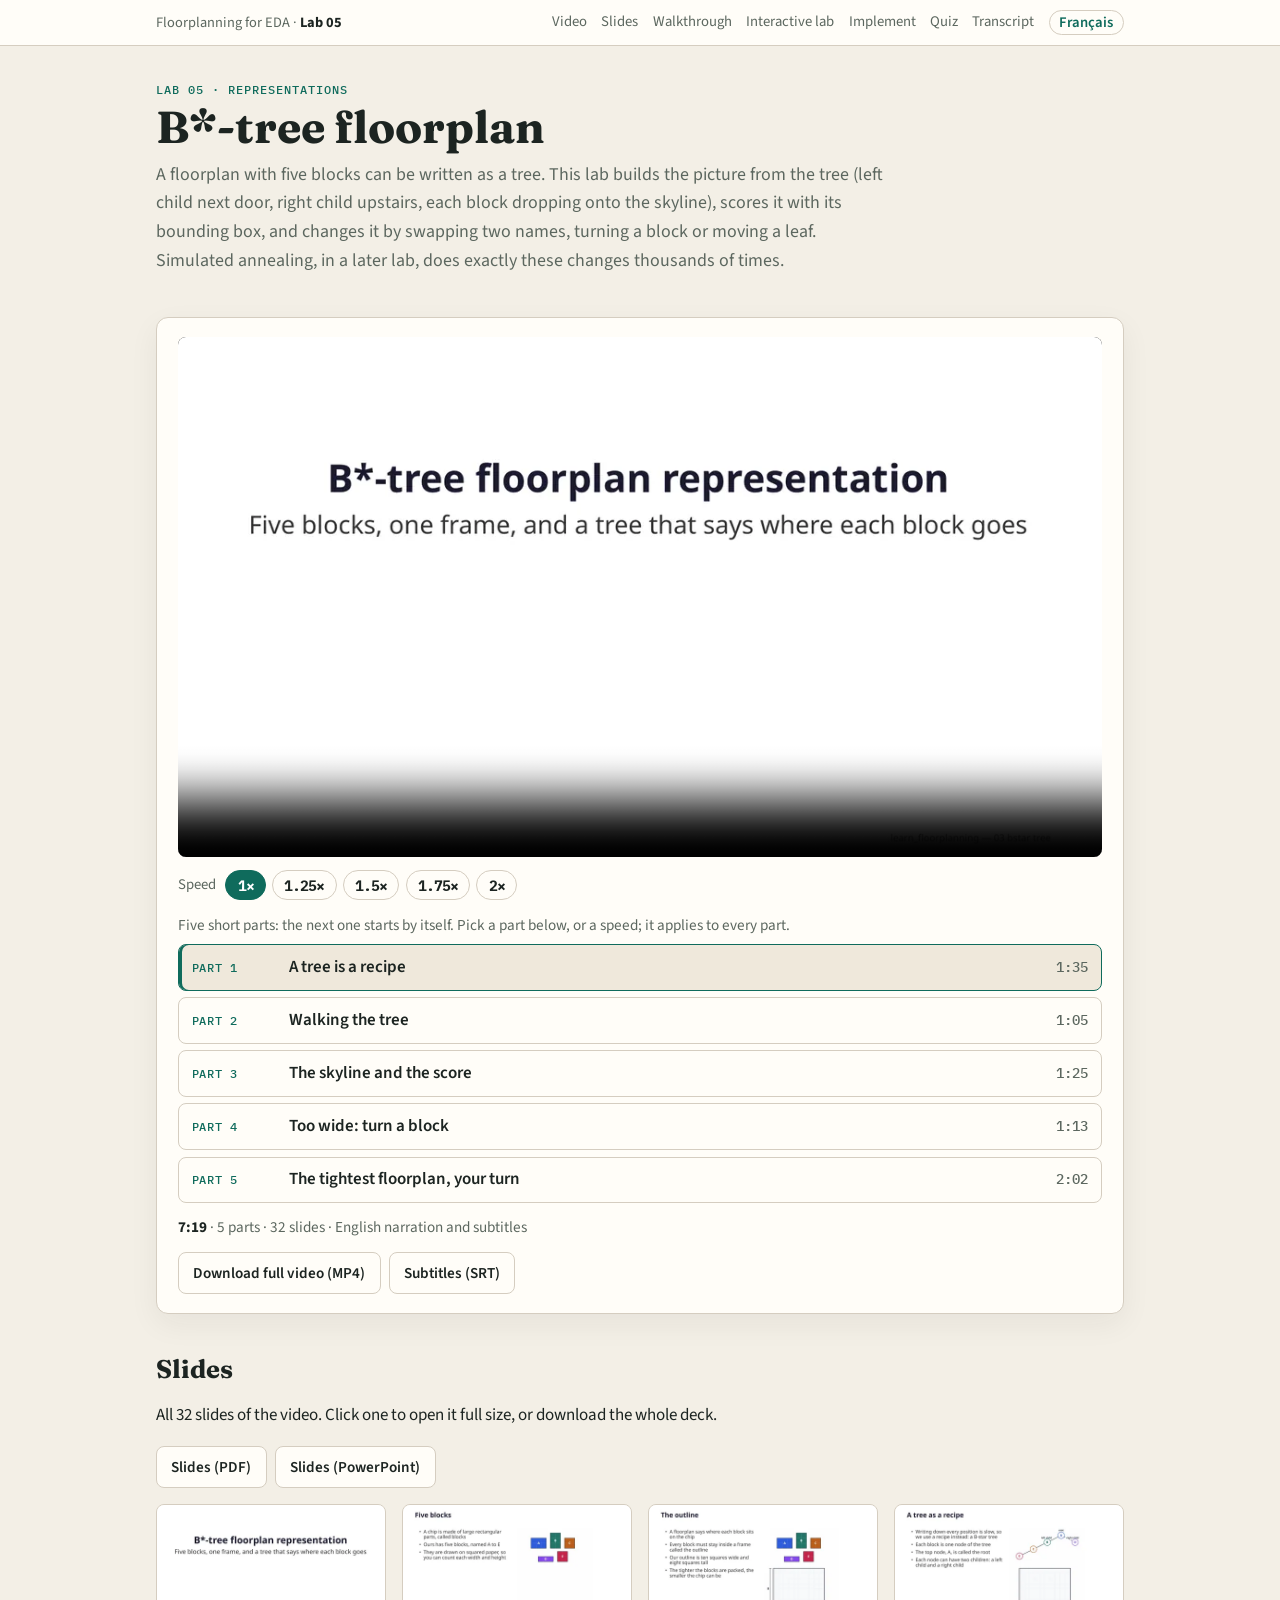
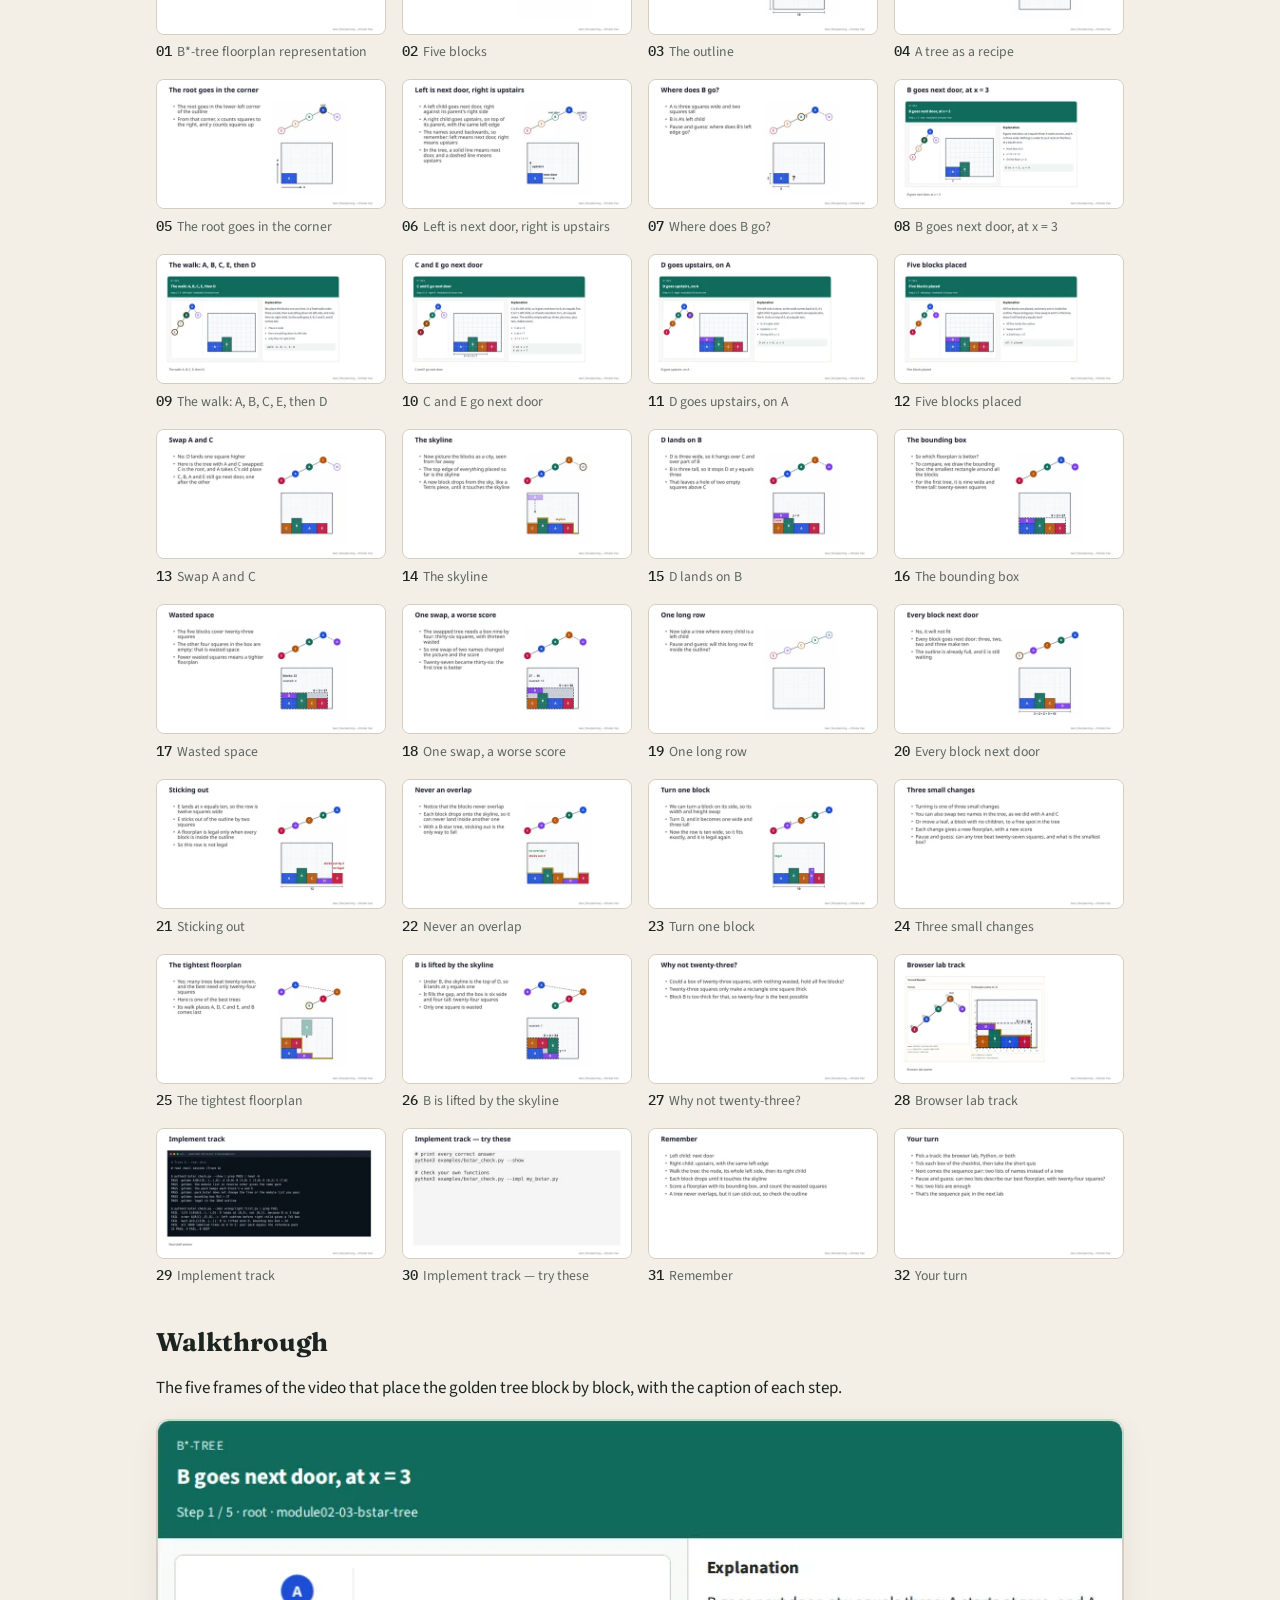
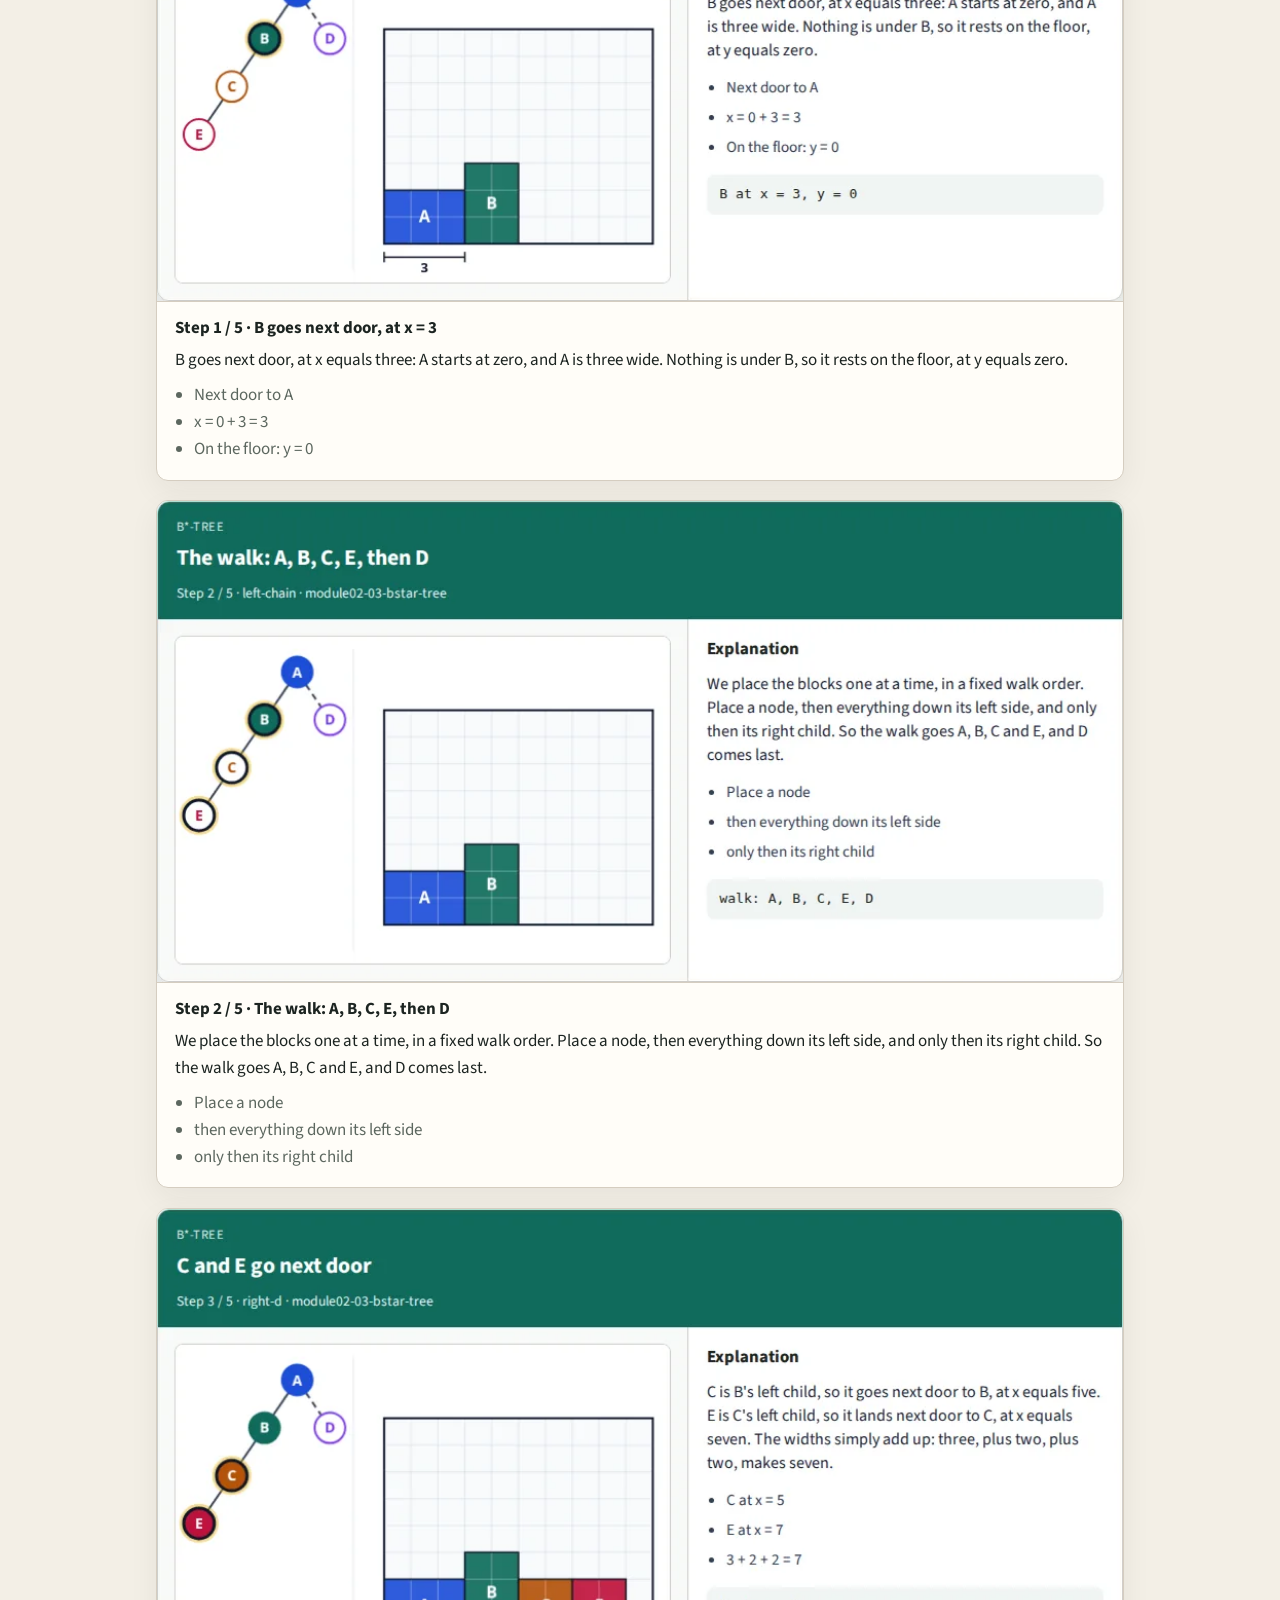
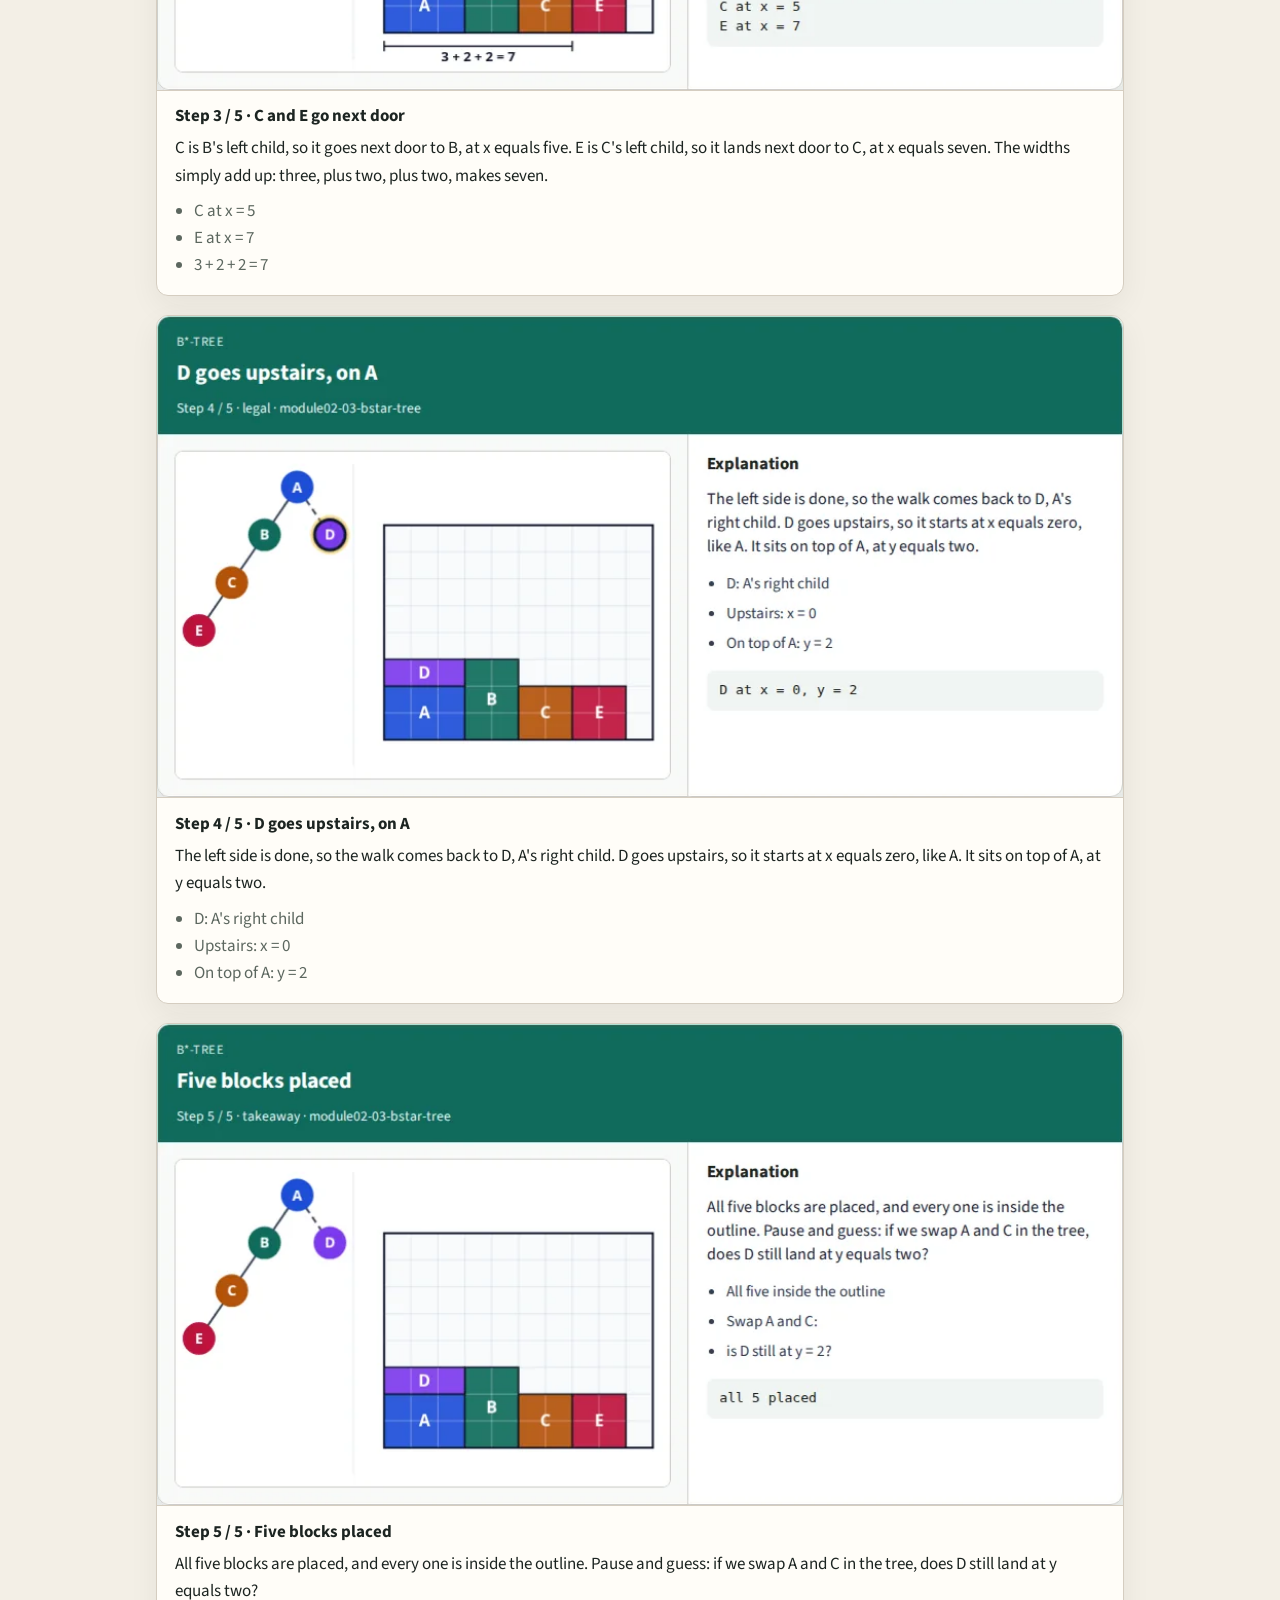
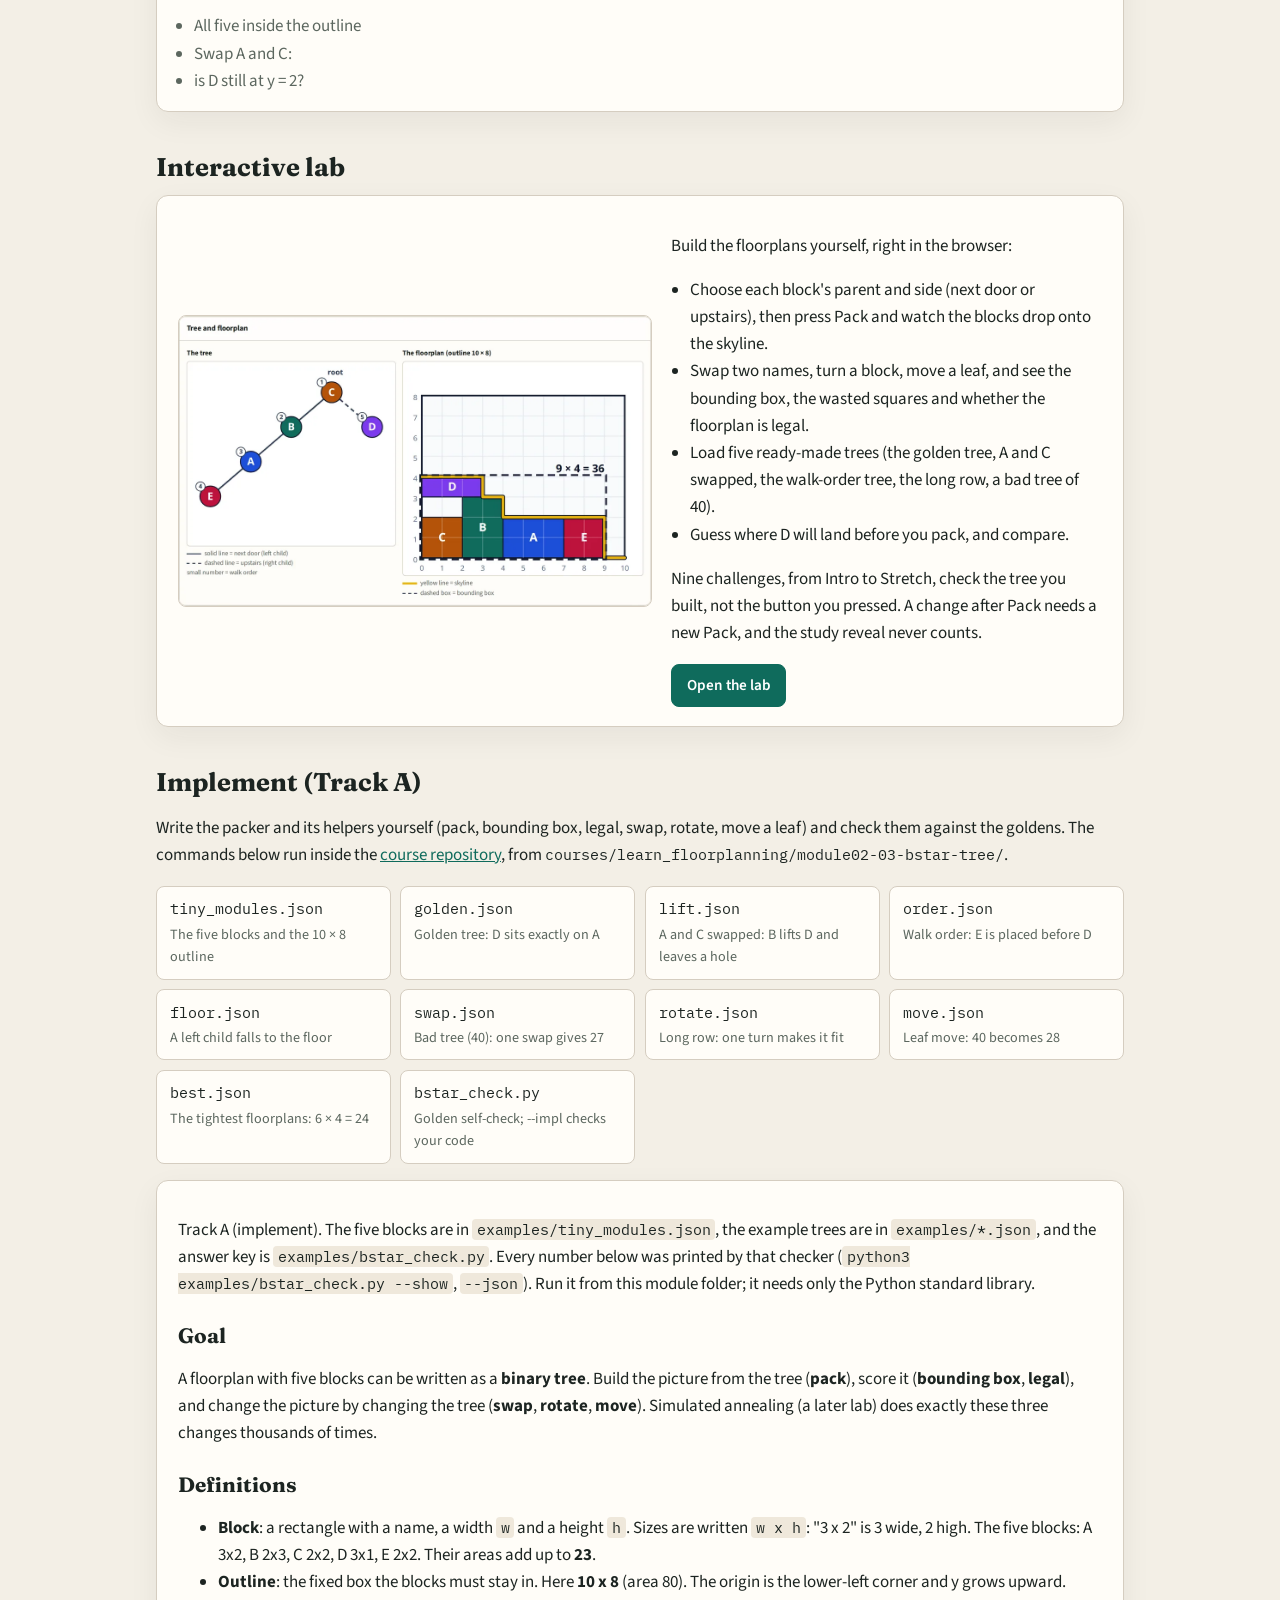
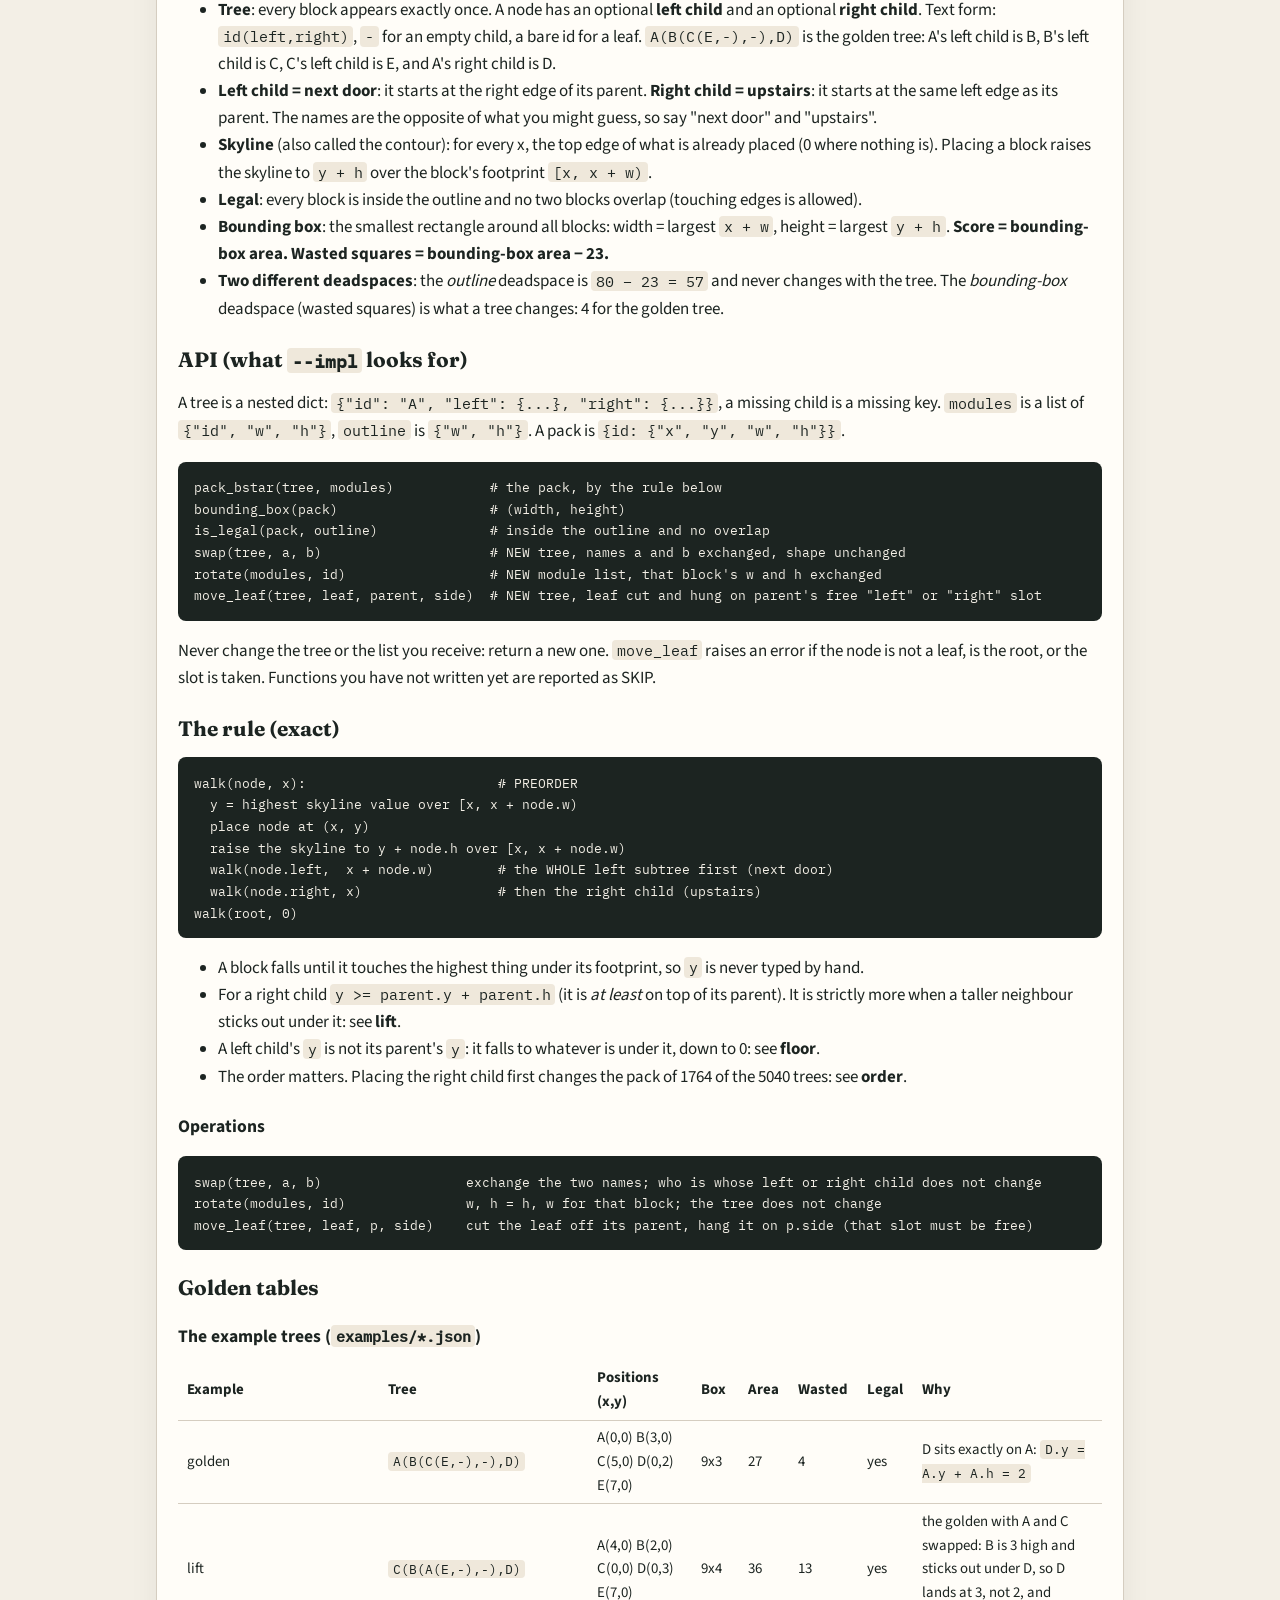
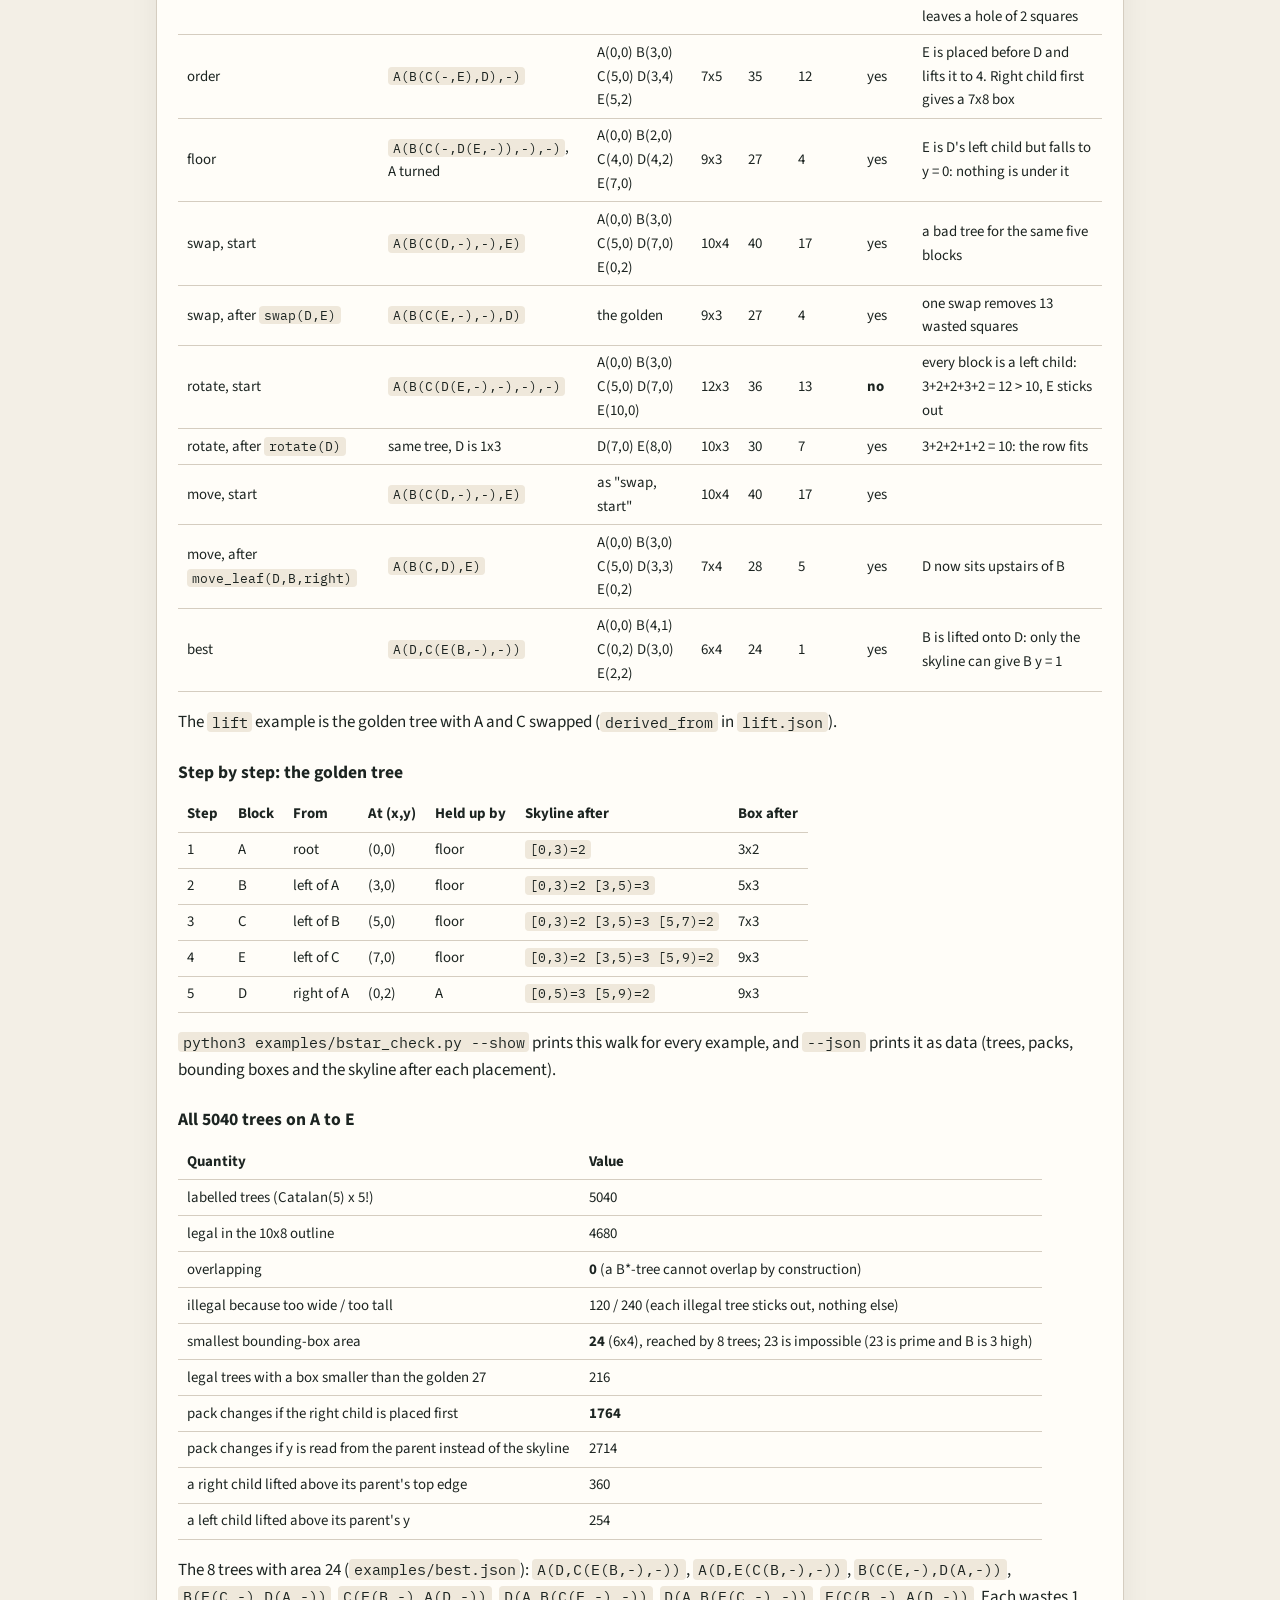
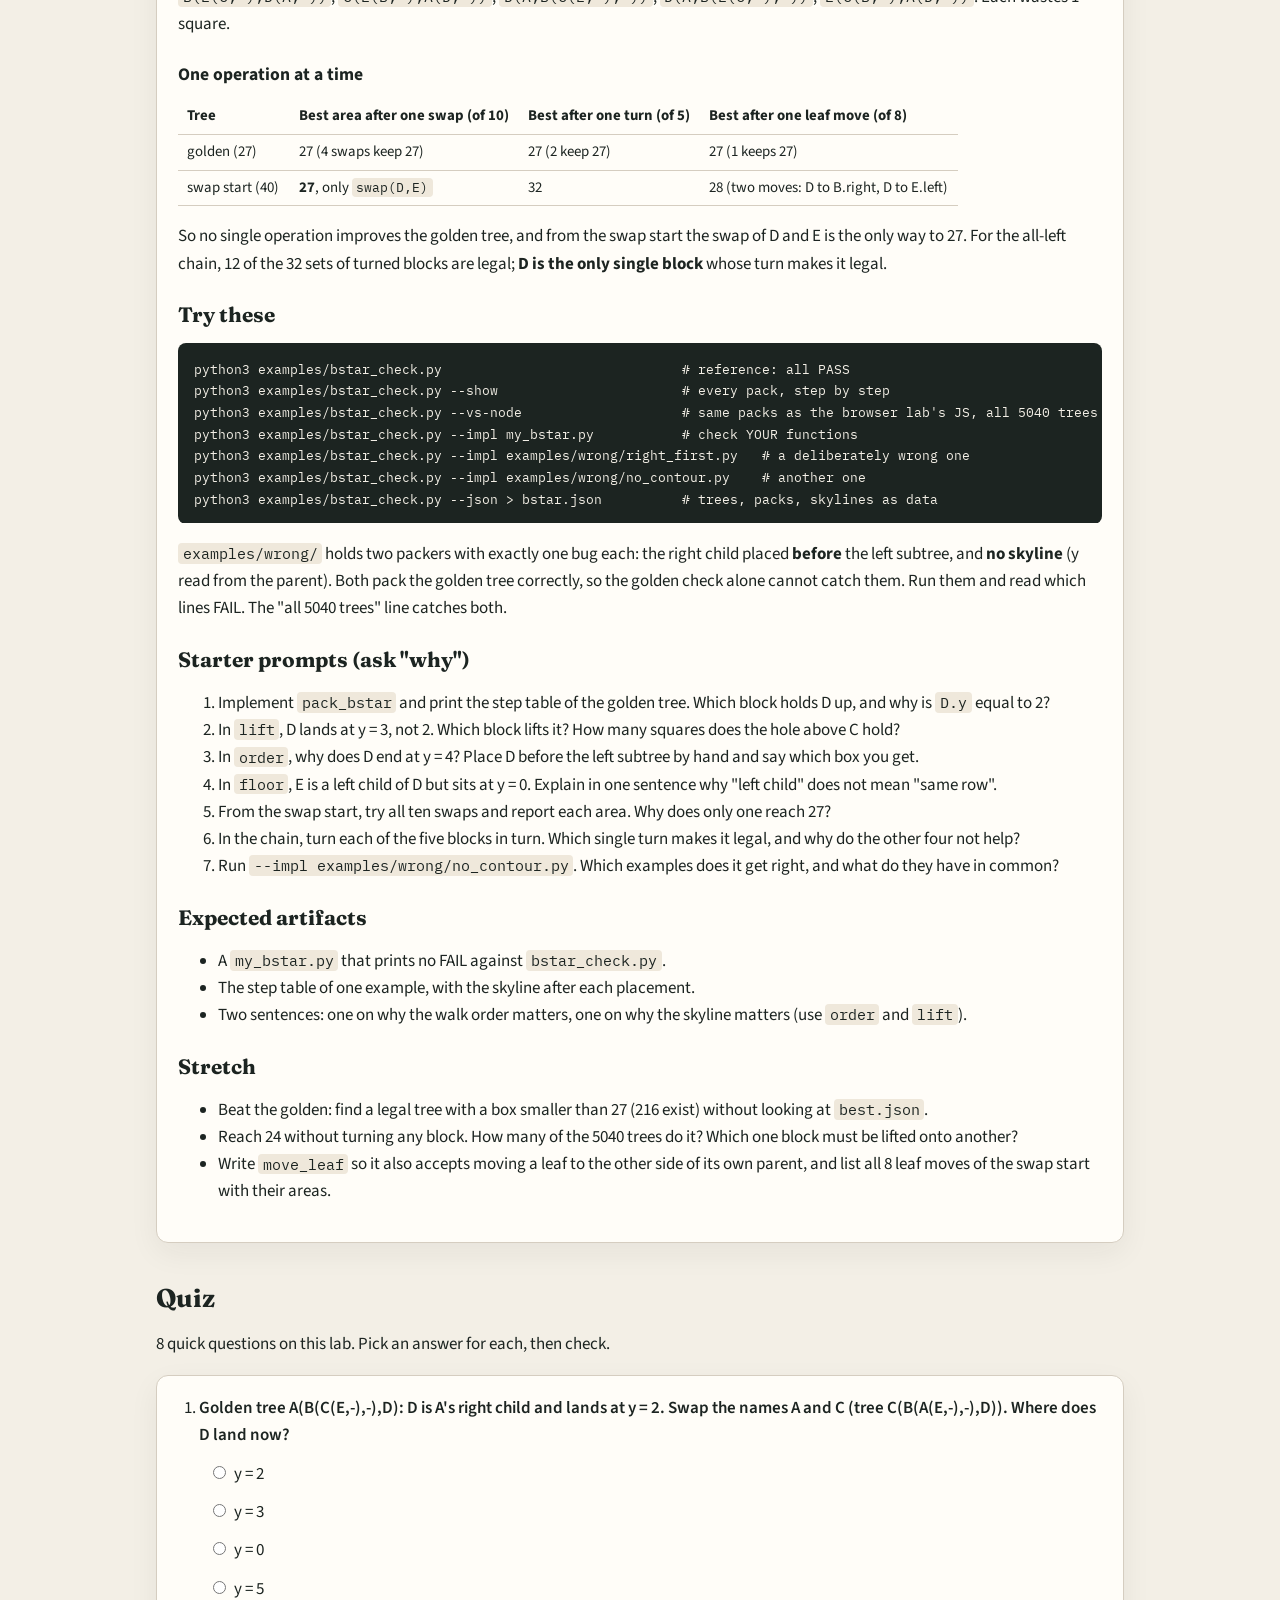
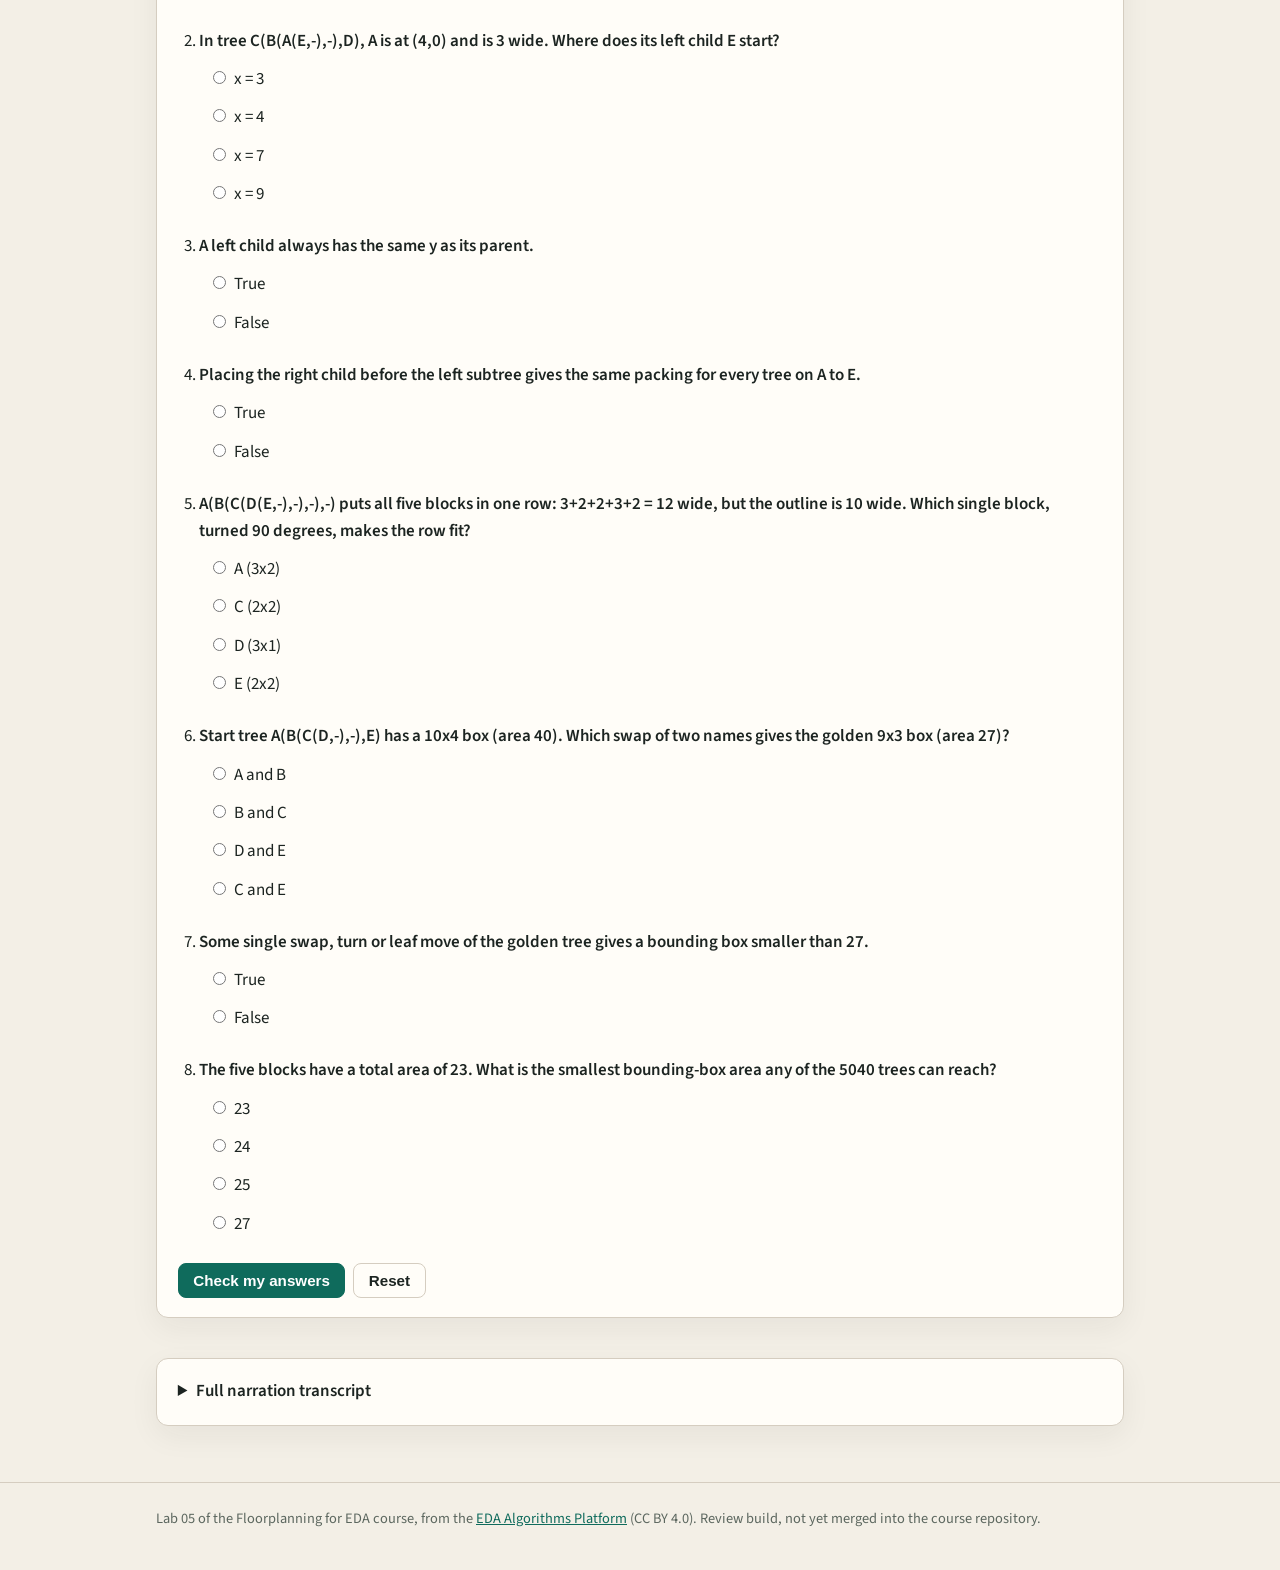
==== docs/index.html @ a352f222 "Lab 05 B*-tree: EN/FR site, 5 video parts, lab" ====
<!DOCTYPE html>
<html lang="en">
<head>
  <meta charset="utf-8">
  <meta name="viewport" content="width=device-width, initial-scale=1">
  <title>Lab 05 — B*-tree floorplan · Floorplanning for EDA</title>
  <meta name="description" content="Lab 05 of the Floorplanning for EDA course: turn a B*-tree into a floorplan, score it with its bounding box, and change it with swap, turn and move, with narrated video, slides, an interactive browser lab and a quiz.">
  <link rel="alternate" hreflang="fr" href="fr/index.html">
  <link rel="preload" href="fonts/source-sans-3-latin-400-normal.woff2" as="font" type="font/woff2" crossorigin>
  <link rel="stylesheet" href="page.css">
</head>
<body>
  <header class="top">
    <div class="wrap">
      <span class="crumb">Floorplanning for EDA · <strong>Lab 05</strong></span>
      <nav class="toc" aria-label="On this page">
        <a href="#video">Video</a>
        <a href="#slides">Slides</a>
        <a href="#walkthrough">Walkthrough</a>
        <a href="#lab">Interactive lab</a>
        <a href="#implement">Implement</a>
        <a href="#quiz">Quiz</a>
        <a href="#transcript">Transcript</a>
        <a class="lang-switch" href="fr/index.html" hreflang="fr" lang="fr" title="Lire cette page en français">Français</a>
      </nav>
    </div>
  </header>

  <main class="wrap">
    <div class="hero">
      <p class="eyebrow">Lab 05 · Representations</p>
      <h1>B*-tree floorplan</h1>
      <p class="lead">A floorplan with five blocks can be written as a tree. This lab builds the picture from the tree (left child next door, right child upstairs, each block dropping onto the skyline), scores it with its bounding box, and changes it by swapping two names, turning a block or moving a leaf. Simulated annealing, in a later lab, does exactly these changes thousands of times.</p>
    </div>

    <section id="video">
      <div class="card video-card">
        <div class="player" data-lang="en" data-subs-label="English"><video controls preload="metadata" poster="slides/poster-1.webp"><source src="parts/part-1.mp4" type="video/mp4"><track kind="subtitles" src="parts/part-1.vtt" srclang="en" label="English" default>Your browser does not support the video tag.</video><div class="speed" role="group" aria-label="Speed"><span>Speed</span><button type="button" class="chip" data-speed="1" aria-pressed="true">1×</button><button type="button" class="chip" data-speed="1.25" aria-pressed="false">1.25×</button><button type="button" class="chip" data-speed="1.5" aria-pressed="false">1.5×</button><button type="button" class="chip" data-speed="1.75" aria-pressed="false">1.75×</button><button type="button" class="chip" data-speed="2" aria-pressed="false">2×</button></div><p class="parts-note">Five short parts: the next one starts by itself. Pick a part below, or a speed; it applies to every part.</p><ol class="parts"><li><button type="button" class="part" data-src="parts/part-1.mp4" data-vtt="parts/part-1.vtt" data-poster="slides/poster-1.webp" aria-current="true"><span class="pn">Part 1</span><span class="pt">A tree is a recipe</span><span class="pl">1:35</span></button></li><li><button type="button" class="part" data-src="parts/part-2.mp4" data-vtt="parts/part-2.vtt" data-poster="slides/poster-2.webp"><span class="pn">Part 2</span><span class="pt">Walking the tree</span><span class="pl">1:05</span></button></li><li><button type="button" class="part" data-src="parts/part-3.mp4" data-vtt="parts/part-3.vtt" data-poster="slides/poster-3.webp"><span class="pn">Part 3</span><span class="pt">The skyline and the score</span><span class="pl">1:25</span></button></li><li><button type="button" class="part" data-src="parts/part-4.mp4" data-vtt="parts/part-4.vtt" data-poster="slides/poster-4.webp"><span class="pn">Part 4</span><span class="pt">Too wide: turn a block</span><span class="pl">1:13</span></button></li><li><button type="button" class="part" data-src="parts/part-5.mp4" data-vtt="parts/part-5.vtt" data-poster="slides/poster-5.webp"><span class="pn">Part 5</span><span class="pt">The tightest floorplan, your turn</span><span class="pl">2:02</span></button></li></ol></div>
        <p class="meta"><strong>7:19</strong> · 5 parts · 32 slides · English narration and subtitles</p>
        <div class="btns"><a class="btn" href="video.mp4" download>Download full video (MP4)</a><a class="btn" href="subs.srt" download>Subtitles (SRT)</a></div>
      </div>
    </section>

    <section id="slides">
      <h2>Slides</h2>
      <p>All 32 slides of the video. Click one to open it full size, or download the whole deck.</p>
      <div class="btns" style="margin-bottom:1rem">
        <a class="btn" href="slides.pdf">Slides (PDF)</a>
        <a class="btn" href="slides.pptx" download>Slides (PowerPoint)</a>
      </div>
      <div class="slides">
        <figure><a href="slides/01.png"><img src="slides/thumb/01.webp" loading="lazy" width="480" height="270" alt="Slide 1: B*-tree floorplan representation"></a><figcaption><b>01</b>B*-tree floorplan representation</figcaption></figure>
<figure><a href="slides/02.png"><img src="slides/thumb/02.webp" loading="lazy" width="480" height="270" alt="Slide 2: Five blocks"></a><figcaption><b>02</b>Five blocks</figcaption></figure>
<figure><a href="slides/03.png"><img src="slides/thumb/03.webp" loading="lazy" width="480" height="270" alt="Slide 3: The outline"></a><figcaption><b>03</b>The outline</figcaption></figure>
<figure><a href="slides/04.png"><img src="slides/thumb/04.webp" loading="lazy" width="480" height="270" alt="Slide 4: A tree as a recipe"></a><figcaption><b>04</b>A tree as a recipe</figcaption></figure>
<figure><a href="slides/05.png"><img src="slides/thumb/05.webp" loading="lazy" width="480" height="270" alt="Slide 5: The root goes in the corner"></a><figcaption><b>05</b>The root goes in the corner</figcaption></figure>
<figure><a href="slides/06.png"><img src="slides/thumb/06.webp" loading="lazy" width="480" height="270" alt="Slide 6: Left is next door, right is upstairs"></a><figcaption><b>06</b>Left is next door, right is upstairs</figcaption></figure>
<figure><a href="slides/07.png"><img src="slides/thumb/07.webp" loading="lazy" width="480" height="270" alt="Slide 7: Where does B go?"></a><figcaption><b>07</b>Where does B go?</figcaption></figure>
<figure><a href="slides/08.png"><img src="slides/thumb/08.webp" loading="lazy" width="480" height="270" alt="Slide 8: B goes next door, at x = 3"></a><figcaption><b>08</b>B goes next door, at x = 3</figcaption></figure>
<figure><a href="slides/09.png"><img src="slides/thumb/09.webp" loading="lazy" width="480" height="270" alt="Slide 9: The walk: A, B, C, E, then D"></a><figcaption><b>09</b>The walk: A, B, C, E, then D</figcaption></figure>
<figure><a href="slides/10.png"><img src="slides/thumb/10.webp" loading="lazy" width="480" height="270" alt="Slide 10: C and E go next door"></a><figcaption><b>10</b>C and E go next door</figcaption></figure>
<figure><a href="slides/11.png"><img src="slides/thumb/11.webp" loading="lazy" width="480" height="270" alt="Slide 11: D goes upstairs, on A"></a><figcaption><b>11</b>D goes upstairs, on A</figcaption></figure>
<figure><a href="slides/12.png"><img src="slides/thumb/12.webp" loading="lazy" width="480" height="270" alt="Slide 12: Five blocks placed"></a><figcaption><b>12</b>Five blocks placed</figcaption></figure>
<figure><a href="slides/13.png"><img src="slides/thumb/13.webp" loading="lazy" width="480" height="270" alt="Slide 13: Swap A and C"></a><figcaption><b>13</b>Swap A and C</figcaption></figure>
<figure><a href="slides/14.png"><img src="slides/thumb/14.webp" loading="lazy" width="480" height="270" alt="Slide 14: The skyline"></a><figcaption><b>14</b>The skyline</figcaption></figure>
<figure><a href="slides/15.png"><img src="slides/thumb/15.webp" loading="lazy" width="480" height="270" alt="Slide 15: D lands on B"></a><figcaption><b>15</b>D lands on B</figcaption></figure>
<figure><a href="slides/16.png"><img src="slides/thumb/16.webp" loading="lazy" width="480" height="270" alt="Slide 16: The bounding box"></a><figcaption><b>16</b>The bounding box</figcaption></figure>
<figure><a href="slides/17.png"><img src="slides/thumb/17.webp" loading="lazy" width="480" height="270" alt="Slide 17: Wasted space"></a><figcaption><b>17</b>Wasted space</figcaption></figure>
<figure><a href="slides/18.png"><img src="slides/thumb/18.webp" loading="lazy" width="480" height="270" alt="Slide 18: One swap, a worse score"></a><figcaption><b>18</b>One swap, a worse score</figcaption></figure>
<figure><a href="slides/19.png"><img src="slides/thumb/19.webp" loading="lazy" width="480" height="270" alt="Slide 19: One long row"></a><figcaption><b>19</b>One long row</figcaption></figure>
<figure><a href="slides/20.png"><img src="slides/thumb/20.webp" loading="lazy" width="480" height="270" alt="Slide 20: Every block next door"></a><figcaption><b>20</b>Every block next door</figcaption></figure>
<figure><a href="slides/21.png"><img src="slides/thumb/21.webp" loading="lazy" width="480" height="270" alt="Slide 21: Sticking out"></a><figcaption><b>21</b>Sticking out</figcaption></figure>
<figure><a href="slides/22.png"><img src="slides/thumb/22.webp" loading="lazy" width="480" height="270" alt="Slide 22: Never an overlap"></a><figcaption><b>22</b>Never an overlap</figcaption></figure>
<figure><a href="slides/23.png"><img src="slides/thumb/23.webp" loading="lazy" width="480" height="270" alt="Slide 23: Turn one block"></a><figcaption><b>23</b>Turn one block</figcaption></figure>
<figure><a href="slides/24.png"><img src="slides/thumb/24.webp" loading="lazy" width="480" height="270" alt="Slide 24: Three small changes"></a><figcaption><b>24</b>Three small changes</figcaption></figure>
<figure><a href="slides/25.png"><img src="slides/thumb/25.webp" loading="lazy" width="480" height="270" alt="Slide 25: The tightest floorplan"></a><figcaption><b>25</b>The tightest floorplan</figcaption></figure>
<figure><a href="slides/26.png"><img src="slides/thumb/26.webp" loading="lazy" width="480" height="270" alt="Slide 26: B is lifted by the skyline"></a><figcaption><b>26</b>B is lifted by the skyline</figcaption></figure>
<figure><a href="slides/27.png"><img src="slides/thumb/27.webp" loading="lazy" width="480" height="270" alt="Slide 27: Why not twenty-three?"></a><figcaption><b>27</b>Why not twenty-three?</figcaption></figure>
<figure><a href="slides/28.png"><img src="slides/thumb/28.webp" loading="lazy" width="480" height="270" alt="Slide 28: Browser lab track"></a><figcaption><b>28</b>Browser lab track</figcaption></figure>
<figure><a href="slides/29.png"><img src="slides/thumb/29.webp" loading="lazy" width="480" height="270" alt="Slide 29: Implement track"></a><figcaption><b>29</b>Implement track</figcaption></figure>
<figure><a href="slides/30.png"><img src="slides/thumb/30.webp" loading="lazy" width="480" height="270" alt="Slide 30: Implement track — try these"></a><figcaption><b>30</b>Implement track — try these</figcaption></figure>
<figure><a href="slides/31.png"><img src="slides/thumb/31.webp" loading="lazy" width="480" height="270" alt="Slide 31: Remember"></a><figcaption><b>31</b>Remember</figcaption></figure>
<figure><a href="slides/32.png"><img src="slides/thumb/32.webp" loading="lazy" width="480" height="270" alt="Slide 32: Your turn"></a><figcaption><b>32</b>Your turn</figcaption></figure>
      </div>
    </section>

    <section id="walkthrough">
      <h2>Walkthrough</h2>
      <p>The five frames of the video that place the golden tree block by block, with the caption of each step.</p>
      <div class="walk">
        <figure class="walk-step"><a href="img/steps/01-root.png"><img src="img/steps/01-root.webp" loading="lazy" width="940" height="468" alt="Step 1 / 5: B goes next door, at x = 3"></a><figcaption><b>Step 1 / 5 · B goes next door, at x = 3</b><span>B goes next door, at x equals three: A starts at zero, and A is three wide. Nothing is under B, so it rests on the floor, at y equals zero.</span><ul><li>Next door to A</li><li>x = 0 + 3 = 3</li><li>On the floor: y = 0</li></ul></figcaption></figure>
<figure class="walk-step"><a href="img/steps/02-left-chain.png"><img src="img/steps/02-left-chain.webp" loading="lazy" width="940" height="468" alt="Step 2 / 5: The walk: A, B, C, E, then D"></a><figcaption><b>Step 2 / 5 · The walk: A, B, C, E, then D</b><span>We place the blocks one at a time, in a fixed walk order. Place a node, then everything down its left side, and only then its right child. So the walk goes A, B, C and E, and D comes last.</span><ul><li>Place a node</li><li>then everything down its left side</li><li>only then its right child</li></ul></figcaption></figure>
<figure class="walk-step"><a href="img/steps/03-right-d.png"><img src="img/steps/03-right-d.webp" loading="lazy" width="940" height="468" alt="Step 3 / 5: C and E go next door"></a><figcaption><b>Step 3 / 5 · C and E go next door</b><span>C is B&#x27;s left child, so it goes next door to B, at x equals five. E is C&#x27;s left child, so it lands next door to C, at x equals seven. The widths simply add up: three, plus two, plus two, makes seven.</span><ul><li>C at x = 5</li><li>E at x = 7</li><li>3 + 2 + 2 = 7</li></ul></figcaption></figure>
<figure class="walk-step"><a href="img/steps/04-legal.png"><img src="img/steps/04-legal.webp" loading="lazy" width="940" height="468" alt="Step 4 / 5: D goes upstairs, on A"></a><figcaption><b>Step 4 / 5 · D goes upstairs, on A</b><span>The left side is done, so the walk comes back to D, A&#x27;s right child. D goes upstairs, so it starts at x equals zero, like A. It sits on top of A, at y equals two.</span><ul><li>D: A&#x27;s right child</li><li>Upstairs: x = 0</li><li>On top of A: y = 2</li></ul></figcaption></figure>
<figure class="walk-step"><a href="img/steps/05-takeaway.png"><img src="img/steps/05-takeaway.webp" loading="lazy" width="940" height="468" alt="Step 5 / 5: Five blocks placed"></a><figcaption><b>Step 5 / 5 · Five blocks placed</b><span>All five blocks are placed, and every one is inside the outline. Pause and guess: if we swap A and C in the tree, does D still land at y equals two?</span><ul><li>All five inside the outline</li><li>Swap A and C:</li><li>is D still at y = 2?</li></ul></figcaption></figure>
      </div>
    </section>

    <section id="lab">
      <h2>Interactive lab</h2>
      <div class="card lab-grid">
        <a href="tools/bstar-tree/index.html"><img src="img/lab-starter.webp" loading="lazy" alt="The B*-tree browser lab: the tree on the left and the floorplan on the right, with the skyline, the bounding box and the wasted squares"></a>
        <div>
          <p>Build the floorplans yourself, right in the browser:</p>
          <ul>
            <li>Choose each block&#x27;s parent and side (next door or upstairs), then press Pack and watch the blocks drop onto the skyline.</li>
<li>Swap two names, turn a block, move a leaf, and see the bounding box, the wasted squares and whether the floorplan is legal.</li>
<li>Load five ready-made trees (the golden tree, A and C swapped, the walk-order tree, the long row, a bad tree of 40).</li>
<li>Guess where D will land before you pack, and compare.</li>
          </ul>
          <p>Nine challenges, from Intro to Stretch, check the tree you built, not the button you pressed. A change after Pack needs a new Pack, and the study reveal never counts.</p>
          <div class="btns"><a class="btn primary" href="tools/bstar-tree/index.html">Open the lab</a></div>
        </div>
      </div>
    </section>

    <section id="implement">
      <h2>Implement (Track A)</h2>
      <p>Write the packer and its helpers yourself (pack, bounding box, legal, swap, rotate, move a leaf) and check them against the goldens. The commands below run inside the <a href="https://github.com/yongfu-li/eda-learning">course repository</a>, from <code>courses/learn_floorplanning/module02-03-bstar-tree/</code>.</p>
      <div class="files">
        <a href="examples/tiny_modules.json" download><code>tiny_modules.json</code><small>The five blocks and the 10 × 8 outline</small></a>
<a href="examples/golden.json" download><code>golden.json</code><small>Golden tree: D sits exactly on A</small></a>
<a href="examples/lift.json" download><code>lift.json</code><small>A and C swapped: B lifts D and leaves a hole</small></a>
<a href="examples/order.json" download><code>order.json</code><small>Walk order: E is placed before D</small></a>
<a href="examples/floor.json" download><code>floor.json</code><small>A left child falls to the floor</small></a>
<a href="examples/swap.json" download><code>swap.json</code><small>Bad tree (40): one swap gives 27</small></a>
<a href="examples/rotate.json" download><code>rotate.json</code><small>Long row: one turn makes it fit</small></a>
<a href="examples/move.json" download><code>move.json</code><small>Leaf move: 40 becomes 28</small></a>
<a href="examples/best.json" download><code>best.json</code><small>The tightest floorplans: 6 × 4 = 24</small></a>
<a href="examples/bstar_check.py" download><code>bstar_check.py</code><small>Golden self-check; --impl checks your code</small></a>
      </div>
      <div class="card md">
        <h1>Examples — B*-tree</h1>
<p>Track A (implement). The five blocks are in <code>examples/tiny_modules.json</code>, the example trees are in <code>examples/*.json</code>,
and the answer key is <code>examples/bstar_check.py</code>.
Every number below was printed by that checker (<code>python3 examples/bstar_check.py --show</code>, <code>--json</code>).
Run it from this module folder; it needs only the Python standard library.</p>
<h2>Goal</h2>
<p>A floorplan with five blocks can be written as a <strong>binary tree</strong>. Build the picture from the tree (<strong>pack</strong>), score it
(<strong>bounding box</strong>, <strong>legal</strong>), and change the picture by changing the tree (<strong>swap</strong>, <strong>rotate</strong>, <strong>move</strong>).
Simulated annealing (a later lab) does exactly these three changes thousands of times.</p>
<h2>Definitions</h2>
<ul>
<li><strong>Block</strong>: a rectangle with a name, a width <code>w</code> and a height <code>h</code>. Sizes are written <code>w x h</code>: "3 x 2" is 3 wide, 2 high.
  The five blocks: A 3x2, B 2x3, C 2x2, D 3x1, E 2x2. Their areas add up to <strong>23</strong>.</li>
<li><strong>Outline</strong>: the fixed box the blocks must stay in. Here <strong>10 x 8</strong> (area 80). The origin is the lower-left corner and
  y grows upward.</li>
<li><strong>Tree</strong>: every block appears exactly once. A node has an optional <strong>left child</strong> and an optional <strong>right child</strong>.
  Text form: <code>id(left,right)</code>, <code>-</code> for an empty child, a bare id for a leaf. <code>A(B(C(E,-),-),D)</code> is the golden tree:
  A's left child is B, B's left child is C, C's left child is E, and A's right child is D.</li>
<li><strong>Left child = next door</strong>: it starts at the right edge of its parent. <strong>Right child = upstairs</strong>: it starts at the
  same left edge as its parent. The names are the opposite of what you might guess, so say "next door" and "upstairs".</li>
<li><strong>Skyline</strong> (also called the contour): for every x, the top edge of what is already placed (0 where nothing is).
  Placing a block raises the skyline to <code>y + h</code> over the block's footprint <code>[x, x + w)</code>.</li>
<li><strong>Legal</strong>: every block is inside the outline and no two blocks overlap (touching edges is allowed).</li>
<li><strong>Bounding box</strong>: the smallest rectangle around all blocks: width = largest <code>x + w</code>, height = largest <code>y + h</code>.
  <strong>Score = bounding-box area. Wasted squares = bounding-box area − 23.</strong></li>
<li><strong>Two different deadspaces</strong>: the <em>outline</em> deadspace is <code>80 − 23 = 57</code> and never changes with the tree. The
  <em>bounding-box</em> deadspace (wasted squares) is what a tree changes: 4 for the golden tree.</li>
</ul>
<h2>API (what <code>--impl</code> looks for)</h2>
<p>A tree is a nested dict: <code>{"id": "A", "left": {...}, "right": {...}}</code>, a missing child is a missing key.
<code>modules</code> is a list of <code>{"id", "w", "h"}</code>, <code>outline</code> is <code>{"w", "h"}</code>. A pack is <code>{id: {"x", "y", "w", "h"}}</code>.</p>
<pre><code class="language-python">pack_bstar(tree, modules)            # the pack, by the rule below
bounding_box(pack)                   # (width, height)
is_legal(pack, outline)              # inside the outline and no overlap
swap(tree, a, b)                     # NEW tree, names a and b exchanged, shape unchanged
rotate(modules, id)                  # NEW module list, that block's w and h exchanged
move_leaf(tree, leaf, parent, side)  # NEW tree, leaf cut and hung on parent's free &quot;left&quot; or &quot;right&quot; slot
</code></pre>
<p>Never change the tree or the list you receive: return a new one. <code>move_leaf</code> raises an error if the node is not a
leaf, is the root, or the slot is taken. Functions you have not written yet are reported as SKIP.</p>
<h2>The rule (exact)</h2>
<pre><code class="language-text">walk(node, x):                        # PREORDER
  y = highest skyline value over [x, x + node.w)
  place node at (x, y)
  raise the skyline to y + node.h over [x, x + node.w)
  walk(node.left,  x + node.w)        # the WHOLE left subtree first (next door)
  walk(node.right, x)                 # then the right child (upstairs)
walk(root, 0)
</code></pre>
<ul>
<li>A block falls until it touches the highest thing under its footprint, so <code>y</code> is never typed by hand.</li>
<li>For a right child <code>y &gt;= parent.y + parent.h</code> (it is <em>at least</em> on top of its parent). It is strictly more when a taller
  neighbour sticks out under it: see <strong>lift</strong>.</li>
<li>A left child's <code>y</code> is not its parent's <code>y</code>: it falls to whatever is under it, down to 0: see <strong>floor</strong>.</li>
<li>The order matters. Placing the right child first changes the pack of 1764 of the 5040 trees: see <strong>order</strong>.</li>
</ul>
<h3>Operations</h3>
<pre><code class="language-text">swap(tree, a, b)                  exchange the two names; who is whose left or right child does not change
rotate(modules, id)               w, h = h, w for that block; the tree does not change
move_leaf(tree, leaf, p, side)    cut the leaf off its parent, hang it on p.side (that slot must be free)
</code></pre>
<h2>Golden tables</h2>
<h3>The example trees (<code>examples/*.json</code>)</h3>
<table>
<thead>
<tr>
<th>Example</th>
<th>Tree</th>
<th>Positions (x,y)</th>
<th>Box</th>
<th>Area</th>
<th>Wasted</th>
<th>Legal</th>
<th>Why</th>
</tr>
</thead>
<tbody>
<tr>
<td>golden</td>
<td><code>A(B(C(E,-),-),D)</code></td>
<td>A(0,0) B(3,0) C(5,0) D(0,2) E(7,0)</td>
<td>9x3</td>
<td>27</td>
<td>4</td>
<td>yes</td>
<td>D sits exactly on A: <code>D.y = A.y + A.h = 2</code></td>
</tr>
<tr>
<td>lift</td>
<td><code>C(B(A(E,-),-),D)</code></td>
<td>A(4,0) B(2,0) C(0,0) D(0,3) E(7,0)</td>
<td>9x4</td>
<td>36</td>
<td>13</td>
<td>yes</td>
<td>the golden with A and C swapped: B is 3 high and sticks out under D, so D lands at 3, not 2, and leaves a hole of 2 squares</td>
</tr>
<tr>
<td>order</td>
<td><code>A(B(C(-,E),D),-)</code></td>
<td>A(0,0) B(3,0) C(5,0) D(3,4) E(5,2)</td>
<td>7x5</td>
<td>35</td>
<td>12</td>
<td>yes</td>
<td>E is placed before D and lifts it to 4. Right child first gives a 7x8 box</td>
</tr>
<tr>
<td>floor</td>
<td><code>A(B(C(-,D(E,-)),-),-)</code>, A turned</td>
<td>A(0,0) B(2,0) C(4,0) D(4,2) E(7,0)</td>
<td>9x3</td>
<td>27</td>
<td>4</td>
<td>yes</td>
<td>E is D's left child but falls to y = 0: nothing is under it</td>
</tr>
<tr>
<td>swap, start</td>
<td><code>A(B(C(D,-),-),E)</code></td>
<td>A(0,0) B(3,0) C(5,0) D(7,0) E(0,2)</td>
<td>10x4</td>
<td>40</td>
<td>17</td>
<td>yes</td>
<td>a bad tree for the same five blocks</td>
</tr>
<tr>
<td>swap, after <code>swap(D,E)</code></td>
<td><code>A(B(C(E,-),-),D)</code></td>
<td>the golden</td>
<td>9x3</td>
<td>27</td>
<td>4</td>
<td>yes</td>
<td>one swap removes 13 wasted squares</td>
</tr>
<tr>
<td>rotate, start</td>
<td><code>A(B(C(D(E,-),-),-),-)</code></td>
<td>A(0,0) B(3,0) C(5,0) D(7,0) E(10,0)</td>
<td>12x3</td>
<td>36</td>
<td>13</td>
<td><strong>no</strong></td>
<td>every block is a left child: 3+2+2+3+2 = 12 &gt; 10, E sticks out</td>
</tr>
<tr>
<td>rotate, after <code>rotate(D)</code></td>
<td>same tree, D is 1x3</td>
<td>D(7,0) E(8,0)</td>
<td>10x3</td>
<td>30</td>
<td>7</td>
<td>yes</td>
<td>3+2+2+1+2 = 10: the row fits</td>
</tr>
<tr>
<td>move, start</td>
<td><code>A(B(C(D,-),-),E)</code></td>
<td>as "swap, start"</td>
<td>10x4</td>
<td>40</td>
<td>17</td>
<td>yes</td>
<td></td>
</tr>
<tr>
<td>move, after <code>move_leaf(D,B,right)</code></td>
<td><code>A(B(C,D),E)</code></td>
<td>A(0,0) B(3,0) C(5,0) D(3,3) E(0,2)</td>
<td>7x4</td>
<td>28</td>
<td>5</td>
<td>yes</td>
<td>D now sits upstairs of B</td>
</tr>
<tr>
<td>best</td>
<td><code>A(D,C(E(B,-),-))</code></td>
<td>A(0,0) B(4,1) C(0,2) D(3,0) E(2,2)</td>
<td>6x4</td>
<td>24</td>
<td>1</td>
<td>yes</td>
<td>B is lifted onto D: only the skyline can give B y = 1</td>
</tr>
</tbody>
</table>
<p>The <code>lift</code> example is the golden tree with A and C swapped (<code>derived_from</code> in <code>lift.json</code>).</p>
<h3>Step by step: the golden tree</h3>
<table>
<thead>
<tr>
<th>Step</th>
<th>Block</th>
<th>From</th>
<th>At (x,y)</th>
<th>Held up by</th>
<th>Skyline after</th>
<th>Box after</th>
</tr>
</thead>
<tbody>
<tr>
<td>1</td>
<td>A</td>
<td>root</td>
<td>(0,0)</td>
<td>floor</td>
<td><code>[0,3)=2</code></td>
<td>3x2</td>
</tr>
<tr>
<td>2</td>
<td>B</td>
<td>left of A</td>
<td>(3,0)</td>
<td>floor</td>
<td><code>[0,3)=2 [3,5)=3</code></td>
<td>5x3</td>
</tr>
<tr>
<td>3</td>
<td>C</td>
<td>left of B</td>
<td>(5,0)</td>
<td>floor</td>
<td><code>[0,3)=2 [3,5)=3 [5,7)=2</code></td>
<td>7x3</td>
</tr>
<tr>
<td>4</td>
<td>E</td>
<td>left of C</td>
<td>(7,0)</td>
<td>floor</td>
<td><code>[0,3)=2 [3,5)=3 [5,9)=2</code></td>
<td>9x3</td>
</tr>
<tr>
<td>5</td>
<td>D</td>
<td>right of A</td>
<td>(0,2)</td>
<td>A</td>
<td><code>[0,5)=3 [5,9)=2</code></td>
<td>9x3</td>
</tr>
</tbody>
</table>
<p><code>python3 examples/bstar_check.py --show</code> prints this walk for every example, and <code>--json</code> prints it as data
(trees, packs, bounding boxes and the skyline after each placement).</p>
<h3>All 5040 trees on A to E</h3>
<table>
<thead>
<tr>
<th>Quantity</th>
<th>Value</th>
</tr>
</thead>
<tbody>
<tr>
<td>labelled trees (Catalan(5) x 5!)</td>
<td>5040</td>
</tr>
<tr>
<td>legal in the 10x8 outline</td>
<td>4680</td>
</tr>
<tr>
<td>overlapping</td>
<td><strong>0</strong> (a B*-tree cannot overlap by construction)</td>
</tr>
<tr>
<td>illegal because too wide / too tall</td>
<td>120 / 240 (each illegal tree sticks out, nothing else)</td>
</tr>
<tr>
<td>smallest bounding-box area</td>
<td><strong>24</strong> (6x4), reached by 8 trees; 23 is impossible (23 is prime and B is 3 high)</td>
</tr>
<tr>
<td>legal trees with a box smaller than the golden 27</td>
<td>216</td>
</tr>
<tr>
<td>pack changes if the right child is placed first</td>
<td><strong>1764</strong></td>
</tr>
<tr>
<td>pack changes if y is read from the parent instead of the skyline</td>
<td>2714</td>
</tr>
<tr>
<td>a right child lifted above its parent's top edge</td>
<td>360</td>
</tr>
<tr>
<td>a left child lifted above its parent's y</td>
<td>254</td>
</tr>
</tbody>
</table>
<p>The 8 trees with area 24 (<code>examples/best.json</code>):
<code>A(D,C(E(B,-),-))</code>, <code>A(D,E(C(B,-),-))</code>, <code>B(C(E,-),D(A,-))</code>, <code>B(E(C,-),D(A,-))</code>, <code>C(E(B,-),A(D,-))</code>,
<code>D(A,B(C(E,-),-))</code>, <code>D(A,B(E(C,-),-))</code>, <code>E(C(B,-),A(D,-))</code>. Each wastes 1 square.</p>
<h3>One operation at a time</h3>
<table>
<thead>
<tr>
<th>Tree</th>
<th>Best area after one swap (of 10)</th>
<th>Best after one turn (of 5)</th>
<th>Best after one leaf move (of 8)</th>
</tr>
</thead>
<tbody>
<tr>
<td>golden (27)</td>
<td>27 (4 swaps keep 27)</td>
<td>27 (2 keep 27)</td>
<td>27 (1 keeps 27)</td>
</tr>
<tr>
<td>swap start (40)</td>
<td><strong>27</strong>, only <code>swap(D,E)</code></td>
<td>32</td>
<td>28 (two moves: D to B.right, D to E.left)</td>
</tr>
</tbody>
</table>
<p>So no single operation improves the golden tree, and from the swap start the swap of D and E is the only way to 27.
For the all-left chain, 12 of the 32 sets of turned blocks are legal; <strong>D is the only single block</strong> whose turn makes it legal.</p>
<h2>Try these</h2>
<pre><code class="language-bash">python3 examples/bstar_check.py                              # reference: all PASS
python3 examples/bstar_check.py --show                       # every pack, step by step
python3 examples/bstar_check.py --vs-node                    # same packs as the browser lab's JS, all 5040 trees
python3 examples/bstar_check.py --impl my_bstar.py           # check YOUR functions
python3 examples/bstar_check.py --impl examples/wrong/right_first.py   # a deliberately wrong one
python3 examples/bstar_check.py --impl examples/wrong/no_contour.py    # another one
python3 examples/bstar_check.py --json &gt; bstar.json          # trees, packs, skylines as data
</code></pre>
<p><code>examples/wrong/</code> holds two packers with exactly one bug each: the right child placed <strong>before</strong> the left subtree, and
<strong>no skyline</strong> (y read from the parent). Both pack the golden tree correctly, so the golden check alone cannot catch
them. Run them and read which lines FAIL. The "all 5040 trees" line catches both.</p>
<h2>Starter prompts (ask "why")</h2>
<ol>
<li>Implement <code>pack_bstar</code> and print the step table of the golden tree. Which block holds D up, and why is <code>D.y</code> equal to 2?</li>
<li>In <code>lift</code>, D lands at y = 3, not 2. Which block lifts it? How many squares does the hole above C hold?</li>
<li>In <code>order</code>, why does D end at y = 4? Place D before the left subtree by hand and say which box you get.</li>
<li>In <code>floor</code>, E is a left child of D but sits at y = 0. Explain in one sentence why "left child" does not mean "same row".</li>
<li>From the swap start, try all ten swaps and report each area. Why does only one reach 27?</li>
<li>In the chain, turn each of the five blocks in turn. Which single turn makes it legal, and why do the other four not help?</li>
<li>Run <code>--impl examples/wrong/no_contour.py</code>. Which examples does it get right, and what do they have in common?</li>
</ol>
<h2>Expected artifacts</h2>
<ul>
<li>A <code>my_bstar.py</code> that prints no FAIL against <code>bstar_check.py</code>.</li>
<li>The step table of one example, with the skyline after each placement.</li>
<li>Two sentences: one on why the walk order matters, one on why the skyline matters (use <code>order</code> and <code>lift</code>).</li>
</ul>
<h2>Stretch</h2>
<ul>
<li>Beat the golden: find a legal tree with a box smaller than 27 (216 exist) without looking at <code>best.json</code>.</li>
<li>Reach 24 without turning any block. How many of the 5040 trees do it? Which one block must be lifted onto another?</li>
<li>Write <code>move_leaf</code> so it also accepts moving a leaf to the other side of its own parent, and list all 8 leaf moves of the swap start with their areas.</li>
</ul>
      </div>
    </section>

    <section id="quiz">
      <h2>Quiz</h2>
      <p>8 quick questions on this lab. Pick an answer for each, then check.</p>
      <div class="card quiz" id="quiz-root"
           data-check="Check my answers" data-reset="Reset" data-pass="passed"
           data-fail="try again" data-true="True" data-false="False"></div>
      <script type="application/json" id="quiz-data">{"module": "module02-03-bstar-tree", "title": "B*-tree floorplan representation check", "passing_score": 0.67, "items": [{"id": "q1", "type": "multiple_choice", "prompt": "Golden tree A(B(C(E,-),-),D): D is A's right child and lands at y = 2. Swap the names A and C (tree C(B(A(E,-),-),D)). Where does D land now?", "choices": ["y = 2", "y = 3", "y = 0", "y = 5"], "answer": 1, "explain": "D is the root's right child, so it starts at the same x as C and falls onto the highest thing under its 3-wide footprint. B is 3 high and sticks out under D, so the skyline there is 3, not C's 2. D lands at (0,3), the box grows to 9x4 = 36 and a hole of 2 squares is left above C."}, {"id": "q2", "type": "multiple_choice", "prompt": "In tree C(B(A(E,-),-),D), A is at (4,0) and is 3 wide. Where does its left child E start?", "choices": ["x = 3", "x = 4", "x = 7", "x = 9"], "answer": 2, "explain": "A left child is next door: x = parent.x + parent.w = 4 + 3 = 7. E lands at (7,0). A right child would keep x = 4."}, {"id": "q3", "type": "true_false", "prompt": "A left child always has the same y as its parent.", "answer": false, "explain": "Only x is copied from the parent; y comes from the skyline. In A(B(C(-,D(E,-)),-),-) with A turned, D is at (4,2) and its left child E falls to (7,0): nothing is under it."}, {"id": "q4", "type": "true_false", "prompt": "Placing the right child before the left subtree gives the same packing for every tree on A to E.", "answer": false, "explain": "The course walks node, whole left subtree, then right child. With the other order, 1764 of the 5040 trees pack differently. In A(B(C(-,E),D),-) the box is 7x5 left first but 7x8 right first."}, {"id": "q5", "type": "multiple_choice", "prompt": "A(B(C(D(E,-),-),-),-) puts all five blocks in one row: 3+2+2+3+2 = 12 wide, but the outline is 10 wide. Which single block, turned 90 degrees, makes the row fit?", "choices": ["A (3x2)", "C (2x2)", "D (3x1)", "E (2x2)"], "answer": 2, "explain": "Turning D makes it 1x3, so the row is 3+2+2+1+2 = 10 wide: the box is 10x3 = 30 and legal. Turning C or E changes nothing (they are squares), and turning A only saves 1 (11 wide)."}, {"id": "q6", "type": "multiple_choice", "prompt": "Start tree A(B(C(D,-),-),E) has a 10x4 box (area 40). Which swap of two names gives the golden 9x3 box (area 27)?", "choices": ["A and B", "B and C", "D and E", "C and E"], "answer": 2, "explain": "swap(D, E) gives A(B(C(E,-),-),D), the golden tree. Of the ten possible swaps it is the only one that reaches 27; the next best is swapping A and D with 30, and the rest give 40 to 50."}, {"id": "q7", "type": "true_false", "prompt": "Some single swap, turn or leaf move of the golden tree gives a bounding box smaller than 27.", "answer": false, "explain": "All 10 swaps, all 5 turns and all 8 leaf moves give 27 or more (4 swaps, 2 turns and 1 move keep exactly 27). The golden tree is tidy, but a better tree is more than one step away (216 legal trees beat it)."}, {"id": "q8", "type": "multiple_choice", "prompt": "The five blocks have a total area of 23. What is the smallest bounding-box area any of the 5040 trees can reach?", "choices": ["23", "24", "25", "27"], "answer": 1, "explain": "23 is prime, so a rectangle of area 23 would be 1x23 or 23x1, but block B is 3 high. The best is 6x4 = 24 (1 wasted square), reached by 8 trees, for example A(D,C(E(B,-),-)) where B is lifted onto D."}]}</script>
    </section>

    <section id="transcript">
      <details class="card transcript">
        <summary>Full narration transcript</summary>
        <h3>B*-tree floorplan representation</h3><p>Five blocks, one frame, and a tree that says where each block goes. Can you build the picture from the tree alone? By the end, you will, and you will find the tightest picture of all.</p>
<h3>Five blocks</h3><p>A chip is made of large rectangular parts, called blocks. Ours has five blocks, named A to E. They are drawn on squared paper, so you can count each width and height.</p>
<h3>The outline</h3><p>A floorplan says where each block sits on the chip. Every block must stay inside a frame called the outline. Our outline is ten squares wide and eight squares tall. The tighter the blocks are packed, the smaller the chip can be.</p>
<h3>A tree as a recipe</h3><p>Writing down every position is slow, so we use a recipe instead: a B-star tree. Each block is one node of the tree. The top node, A, is called the root. Each node can have two children: a left child and a right child.</p>
<h3>The root goes in the corner</h3><p>The root goes in the lower-left corner of the outline. From that corner, x counts squares to the right, and y counts squares up.</p>
<h3>Left is next door, right is upstairs</h3><p>A left child goes next door, right against its parent&#x27;s right side. A right child goes upstairs, on top of its parent, with the same left edge. The names sound backwards, so remember: left means next door, right means upstairs. In the tree, a solid line means next door, and a dashed line means upstairs.</p>
<h3>Where does B go?</h3><p>A is three squares wide and two squares tall. B is A&#x27;s left child. Pause and guess: where does B&#x27;s left edge go?</p>
<h3>B goes next door, at x = 3</h3><p>B goes next door, at x equals three: A starts at zero, and A is three wide. Nothing is under B, so it rests on the floor, at y equals zero.</p>
<h3>The walk: A, B, C, E, then D</h3><p>We place the blocks one at a time, in a fixed walk order. Place a node, then everything down its left side, and only then its right child. So the walk goes A, B, C and E, and D comes last.</p>
<h3>C and E go next door</h3><p>C is B&#x27;s left child, so it goes next door to B, at x equals five. E is C&#x27;s left child, so it lands next door to C, at x equals seven. The widths simply add up: three, plus two, plus two, makes seven.</p>
<h3>D goes upstairs, on A</h3><p>The left side is done, so the walk comes back to D, A&#x27;s right child. D goes upstairs, so it starts at x equals zero, like A. It sits on top of A, at y equals two.</p>
<h3>Five blocks placed</h3><p>All five blocks are placed, and every one is inside the outline. Pause and guess: if we swap A and C in the tree, does D still land at y equals two?</p>
<h3>Swap A and C</h3><p>No: D lands one square higher. Here is the tree with A and C swapped: C is the root, and A takes C&#x27;s old place. C, B, A and E still go next door, one after the other.</p>
<h3>The skyline</h3><p>Now picture the blocks as a city, seen from far away. The top edge of everything placed so far is the skyline. A new block drops from the sky, like a Tetris piece, until it touches the skyline.</p>
<h3>D lands on B</h3><p>D is three wide, so it hangs over C and over part of B. B is three tall, so it stops D at y equals three. That leaves a hole of two empty squares above C.</p>
<h3>The bounding box</h3><p>So which floorplan is better? To compare, we draw the bounding box: the smallest rectangle around all the blocks. For the first tree, it is nine wide and three tall: twenty-seven squares.</p>
<h3>Wasted space</h3><p>The five blocks cover twenty-three squares. The other four squares in the box are empty: that is wasted space. Fewer wasted squares means a tighter floorplan.</p>
<h3>One swap, a worse score</h3><p>The swapped tree needs a box nine by four: thirty-six squares, with thirteen wasted. So one swap of two names changed the picture and the score. Twenty-seven became thirty-six: the first tree is better.</p>
<h3>One long row</h3><p>Now take a tree where every child is a left child. Pause and guess: will this long row fit inside the outline?</p>
<h3>Every block next door</h3><p>No, it will not fit. Every block goes next door: three, two, two and three make ten. The outline is already full, and E is still waiting.</p>
<h3>Sticking out</h3><p>E lands at x equals ten, so the row is twelve squares wide. E sticks out of the outline by two squares. A floorplan is legal only when every block is inside the outline. So this row is not legal.</p>
<h3>Never an overlap</h3><p>Notice that the blocks never overlap. Each block drops onto the skyline, so it can never land inside another one. With a B-star tree, sticking out is the only way to fail.</p>
<h3>Turn one block</h3><p>We can turn a block on its side, so its width and height swap. Turn D, and it becomes one wide and three tall. Now the row is ten wide, so it fits exactly, and it is legal again.</p>
<h3>Three small changes</h3><p>Turning is one of three small changes. You can also swap two names in the tree, as we did with A and C. Or move a leaf, a block with no children, to a free spot in the tree. Each change gives a new floorplan, with a new score. Pause and guess: can any tree beat twenty-seven squares, and what is the smallest box?</p>
<h3>The tightest floorplan</h3><p>Yes: many trees beat twenty-seven, and the best need only twenty-four squares. Here is one of the best trees. Its walk places A, D, C and E, and B comes last.</p>
<h3>B is lifted by the skyline</h3><p>Under B, the skyline is the top of D, so B lands at y equals one. It fills the gap, and the box is six wide and four tall: twenty-four squares. Only one square is wasted.</p>
<h3>Why not twenty-three?</h3><p>Could a box of twenty-three squares, with nothing wasted, hold all five blocks? Twenty-three squares only make a rectangle one square thick. Block B is too thick for that, so twenty-four is the best possible.</p>
<h3>Browser lab track</h3><p>Now build floorplans yourself. In the browser lab, you edit the tree and watch each block drop onto the skyline. The challenges check the tree you built. Lift D higher, make the long row fit, and reach twenty-four.</p>
<h3>Implement track</h3><p>If you like programming, write the packer in Python. The examples file gives the exact rules. Run the checker once to print every correct answer, then run it on your own file. It compares your packer with the right one on all five thousand and forty trees.</p>
<h3>Remember</h3><p>Left child: next door. Right child: upstairs, with the same left edge. Walk the tree: the node, its whole left side, then its right child. Each block drops until it touches the skyline. Score a floorplan with its bounding box, and count the wasted squares. A tree never overlaps, but it can stick out, so check the outline.</p>
<h3>Your turn</h3><p>Pick a track: the browser lab, Python, or both. Tick each box of the checklist, then take the short quiz. Next comes the sequence pair: two lists of names instead of a tree. Pause and guess: can two lists describe our best floorplan, with twenty-four squares? Yes: two lists are enough. That&#x27;s the sequence pair, in the next lab.</p>
      </details>
    </section>
  </main>

  <footer>
    <div class="wrap">Lab 05 of the Floorplanning for EDA course, from the <a href="https://github.com/yongfu-li/eda-learning">EDA Algorithms Platform</a> (CC BY 4.0). Review build, not yet merged into the course repository.</div>
  </footer>
  <script>
    // Keep the reader's place (#section) when switching language.
    document.querySelectorAll("a.lang-switch").forEach((a) =>
      a.addEventListener("click", () => { a.href = a.getAttribute("href").split("#")[0] + location.hash; })
    );
  </script>
  <script src="quiz.js"></script>
  <script src="player.js"></script>
</body>
</html>
---- docs/page.css ----
@font-face{font-family:"Source Sans 3";font-style:normal;font-weight:400;font-display:swap;src:url("fonts/source-sans-3-latin-400-normal.woff2") format("woff2");}
@font-face{font-family:"Source Sans 3";font-style:normal;font-weight:600;font-display:swap;src:url("fonts/source-sans-3-latin-600-normal.woff2") format("woff2");}
@font-face{font-family:"Source Sans 3";font-style:normal;font-weight:700;font-display:swap;src:url("fonts/source-sans-3-latin-700-normal.woff2") format("woff2");}
@font-face{font-family:"Fraunces";font-style:normal;font-weight:500;font-display:swap;src:url("fonts/fraunces-latin-500-normal.woff2") format("woff2");}
@font-face{font-family:"Fraunces";font-style:normal;font-weight:700;font-display:swap;src:url("fonts/fraunces-latin-700-normal.woff2") format("woff2");}
@font-face{font-family:"IBM Plex Mono";font-style:normal;font-weight:400;font-display:swap;src:url("fonts/ibm-plex-mono-latin-400-normal.woff2") format("woff2");}
@font-face{font-family:"IBM Plex Mono";font-style:normal;font-weight:500;font-display:swap;src:url("fonts/ibm-plex-mono-latin-500-normal.woff2") format("woff2");}
/* Lab 05 landing page. Tokens match the course platform (platform/assets/site.css). */

:root {
  --bg: #f3efe6;
  --surface: #fffdf8;
  --surface2: #efe8db;
  --ink: #1c2421;
  --muted: #5c675f;
  --accent: #0f6b5c;
  --accent-hover: #0b5347;
  --accent-soft: #d7efe8;
  --line: #d5cdc0;
  --ok: #1f7a4c;
  --ok-bg: #e4f5eb;
  --err: #a33b3b;
  --err-bg: #f8e6e6;
  --radius: 12px;
  --shadow: 0 10px 30px rgba(28, 36, 33, 0.06);
  --font: "Source Sans 3", "Segoe UI", sans-serif;
  --display: "Fraunces", Georgia, serif;
  --mono: "IBM Plex Mono", ui-monospace, monospace;
  --max: 1000px;
}

* { box-sizing: border-box; }
html { scroll-behavior: smooth; }
body {
  margin: 0;
  background: var(--bg);
  color: var(--ink);
  font: 17px/1.6 var(--font);
}
a { color: var(--accent); }
a:hover { color: var(--accent-hover); }
img { max-width: 100%; height: auto; display: block; }
code, pre { font-family: var(--mono); font-size: 0.88em; }

.wrap { max-width: var(--max); margin: 0 auto; padding: 0 16px; }

/* header + nav */
.top { border-bottom: 1px solid var(--line); background: var(--surface); position: sticky; top: 0; z-index: 5; }
.top .wrap { display: flex; flex-wrap: wrap; gap: 0.25rem 1.25rem; align-items: center; justify-content: space-between; padding-top: 0.6rem; padding-bottom: 0.6rem; }
.crumb { font-size: 0.9rem; color: var(--muted); }
.crumb strong { color: var(--ink); }
.toc { display: flex; flex-wrap: wrap; gap: 0.2rem 0.9rem; font-size: 0.92rem; }
.toc a { text-decoration: none; color: var(--muted); }
.toc a:hover { color: var(--accent); }

.hero { padding: 2.2rem 0 0.6rem; }
.eyebrow { font: 500 0.78rem var(--mono); letter-spacing: 0.08em; text-transform: uppercase; color: var(--accent); margin: 0; }
h1 { font: 700 clamp(2rem, 5vw, 2.8rem)/1.1 var(--display); margin: 0.3rem 0 0.6rem; }
.lead { font-size: 1.12rem; color: var(--muted); max-width: 46rem; margin: 0; }
h2 { font: 700 1.6rem/1.2 var(--display); margin: 0 0 0.8rem; }
h3 { font-size: 1.1rem; margin: 1.4rem 0 0.4rem; }

section { padding: 2rem 0 0.5rem; scroll-margin-top: 4rem; }
.card { background: var(--surface); border: 1px solid var(--line); border-radius: var(--radius); box-shadow: var(--shadow); padding: 1.2rem 1.3rem; }

/* video */
.video-card video { width: 100%; border-radius: 8px; background: #000; aspect-ratio: 16 / 9; }
.meta { margin: 0.7rem 0 0; color: var(--muted); font-size: 0.95rem; }
.meta strong { color: var(--ink); }
.missing { padding: 2.5rem 1rem; text-align: center; color: var(--muted); background: var(--surface2); border-radius: 8px; }

.btns { display: flex; flex-wrap: wrap; gap: 0.5rem; margin-top: 0.8rem; }
.btn { display: inline-flex; align-items: center; gap: 0.35rem; padding: 0.5rem 0.9rem; border-radius: 8px; border: 1px solid var(--line); background: var(--surface); color: var(--ink); text-decoration: none; font-weight: 600; font-size: 0.95rem; cursor: pointer; }
.btn:hover { border-color: var(--accent); color: var(--accent); }
.btn.primary { background: var(--accent); border-color: var(--accent); color: #fff; }
.btn.primary:hover { background: var(--accent-hover); color: #fff; }

/* lab */
.lab-grid { display: grid; grid-template-columns: 1.1fr 1fr; gap: 1.2rem; align-items: center; }
.lab-grid img { border-radius: 8px; border: 1px solid var(--line); }
.lab-grid ul { margin: 0.4rem 0 0; padding-left: 1.2rem; }
@media (max-width: 760px) { .lab-grid { grid-template-columns: 1fr; } }

/* slides */
.slides { display: grid; grid-template-columns: repeat(auto-fill, minmax(220px, 1fr)); gap: 1rem; }
.slides figure { margin: 0; }
.slides a { display: block; border: 1px solid var(--line); border-radius: 8px; overflow: hidden; background: #fff; }
.slides a:hover { border-color: var(--accent); }
.slides figcaption { font-size: 0.86rem; color: var(--muted); margin-top: 0.35rem; }
.slides figcaption b { color: var(--ink); font-family: var(--mono); font-weight: 500; margin-right: 0.3rem; }

/* quiz */
.quiz ol { padding-left: 1.3rem; margin: 0; }
.quiz li { margin-bottom: 1.2rem; }
.quiz .q { font-weight: 600; margin-bottom: 0.35rem; }
.quiz label { display: block; padding: 0.35rem 0.6rem; border-radius: 6px; cursor: pointer; }
.quiz label:hover { background: var(--surface2); }
.quiz input { margin-right: 0.5rem; }
.quiz .good { background: var(--ok-bg); }
.quiz .bad { background: var(--err-bg); }
.quiz .why { font-size: 0.92rem; color: var(--muted); margin: 0.3rem 0 0 0.6rem; }
.quiz .score { font-weight: 700; margin-left: 0.6rem; }

/* rendered markdown (Track A) */
.md table { border-collapse: collapse; margin: 0.6rem 0 1rem; font-size: 0.93rem; display: block; overflow-x: auto; }
.md th, .md td { border-bottom: 1px solid var(--line); padding: 0.35rem 0.6rem; text-align: left; }
.md pre { background: #1c2421; color: #f3efe6; padding: 0.9rem 1rem; border-radius: 8px; overflow-x: auto; line-height: 1.45; }
.md code { background: var(--surface2); padding: 0.05rem 0.3rem; border-radius: 4px; }
.md pre code { background: none; padding: 0; }
.md h1 { display: none; }
.md h2 { font-size: 1.3rem; margin-top: 1.6rem; }

.files { display: grid; grid-template-columns: repeat(auto-fill, minmax(230px, 1fr)); gap: 0.6rem; margin: 0.6rem 0 1rem; }
.files a { display: block; padding: 0.6rem 0.8rem; border: 1px solid var(--line); border-radius: 8px; background: var(--surface); text-decoration: none; color: var(--ink); }
.files a:hover { border-color: var(--accent); }
.files small { display: block; color: var(--muted); }

details summary { cursor: pointer; font-weight: 600; }
.transcript h3 { margin-top: 1.2rem; }

footer { margin-top: 3rem; padding: 1.5rem 0 2.5rem; border-top: 1px solid var(--line); color: var(--muted); font-size: 0.9rem; }

/* language switch */
.toc a.lang-switch { color: var(--accent); font-weight: 600; border: 1px solid var(--line); border-radius: 999px; padding: 0 0.6rem; }
.toc a.lang-switch:hover { border-color: var(--accent); }

/* walkthrough: the five frames of the video, each with its caption */
.walk { display: grid; gap: 1.2rem; }
.walk-step { margin: 0; background: var(--surface); border: 1px solid var(--line); border-radius: var(--radius); overflow: hidden; box-shadow: var(--shadow); }
.walk-step a { display: block; border-bottom: 1px solid var(--line); background: #fff; }
.walk-step img { display: block; width: 100%; height: auto; }
.walk-step figcaption { padding: 0.8rem 1.1rem 1rem; }
.walk-step figcaption b { display: block; margin-bottom: 0.3rem; }
.walk-step figcaption span { display: block; }
.walk-step ul { margin: 0.5rem 0 0; padding-left: 1.2rem; color: var(--muted); }

/* video in five parts: speed buttons and the part list */
.player video { display: block; }
.speed { display: flex; flex-wrap: wrap; align-items: center; gap: 0.4rem; margin-top: 0.8rem; }
.speed span { color: var(--muted); font-size: 0.92rem; margin-right: 0.2rem; }
.chip { padding: 0.3rem 0.7rem; border-radius: 999px; border: 1px solid var(--line); background: var(--surface); color: var(--ink); font: 600 0.9rem var(--mono); cursor: pointer; }
.chip:hover { border-color: var(--accent); color: var(--accent); }
.chip[aria-pressed="true"] { background: var(--accent); border-color: var(--accent); color: #fff; }
.parts-note { margin: 0.8rem 0 0.4rem; color: var(--muted); font-size: 0.95rem; }
.parts { list-style: none; margin: 0; padding: 0; display: grid; gap: 0.4rem; }
.part { width: 100%; display: grid; grid-template-columns: 5.5rem 1fr auto; gap: 0.6rem; align-items: baseline; text-align: left; padding: 0.55rem 0.8rem; border-radius: 8px; border: 1px solid var(--line); background: var(--surface); color: var(--ink); font: inherit; cursor: pointer; }
.part:hover { border-color: var(--accent); }
.part[aria-current="true"] { border-color: var(--accent); background: var(--surface2); box-shadow: inset 3px 0 0 var(--accent); }
.part .pn { font: 500 0.78rem var(--mono); letter-spacing: 0.06em; text-transform: uppercase; color: var(--accent); }
.part .pt { font-weight: 600; }
.part .pl { font: 500 0.9rem var(--mono); color: var(--muted); }
.parts li { display: grid; gap: 0.25rem; }
.lesson-link { justify-self: start; margin-left: 0.8rem; font-size: 0.9rem; font-weight: 600; color: var(--accent); }
@media (max-width: 520px) { .part { grid-template-columns: 1fr auto; } .part .pn { grid-column: 1 / -1; } }
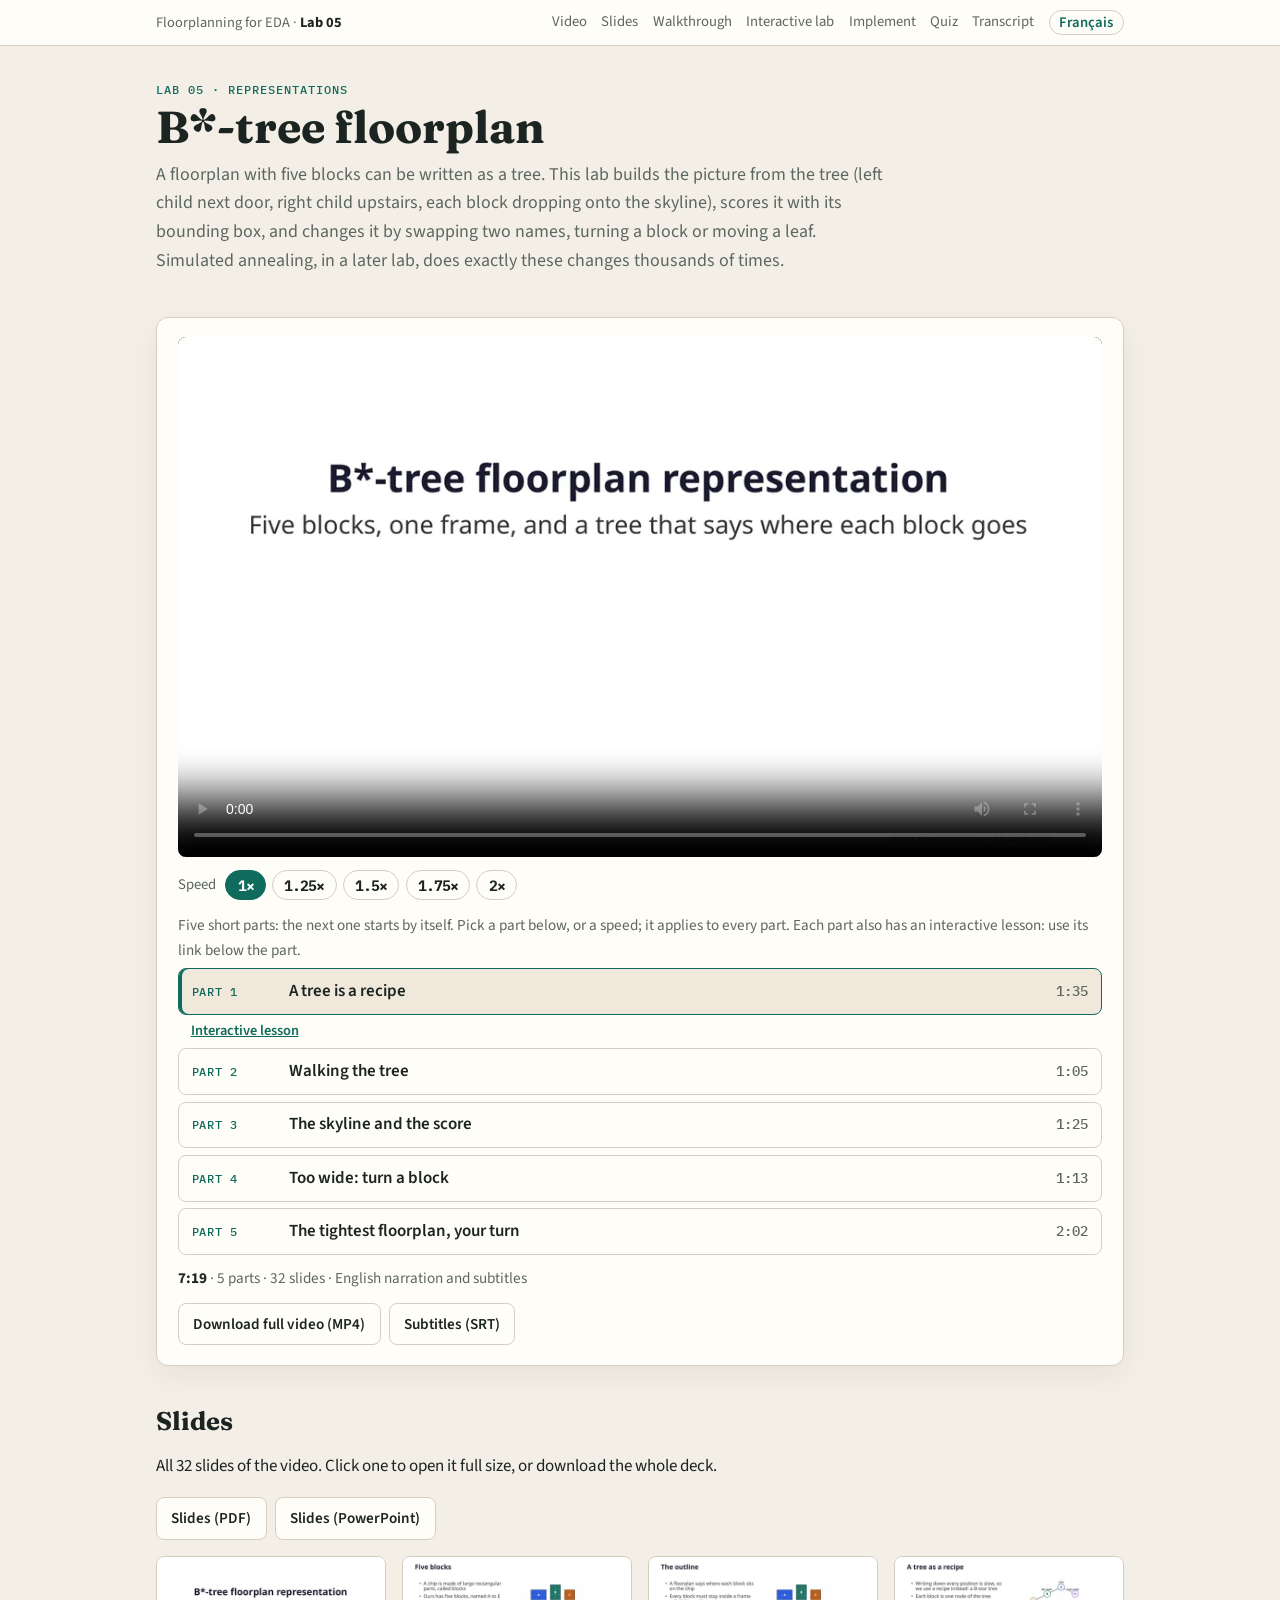
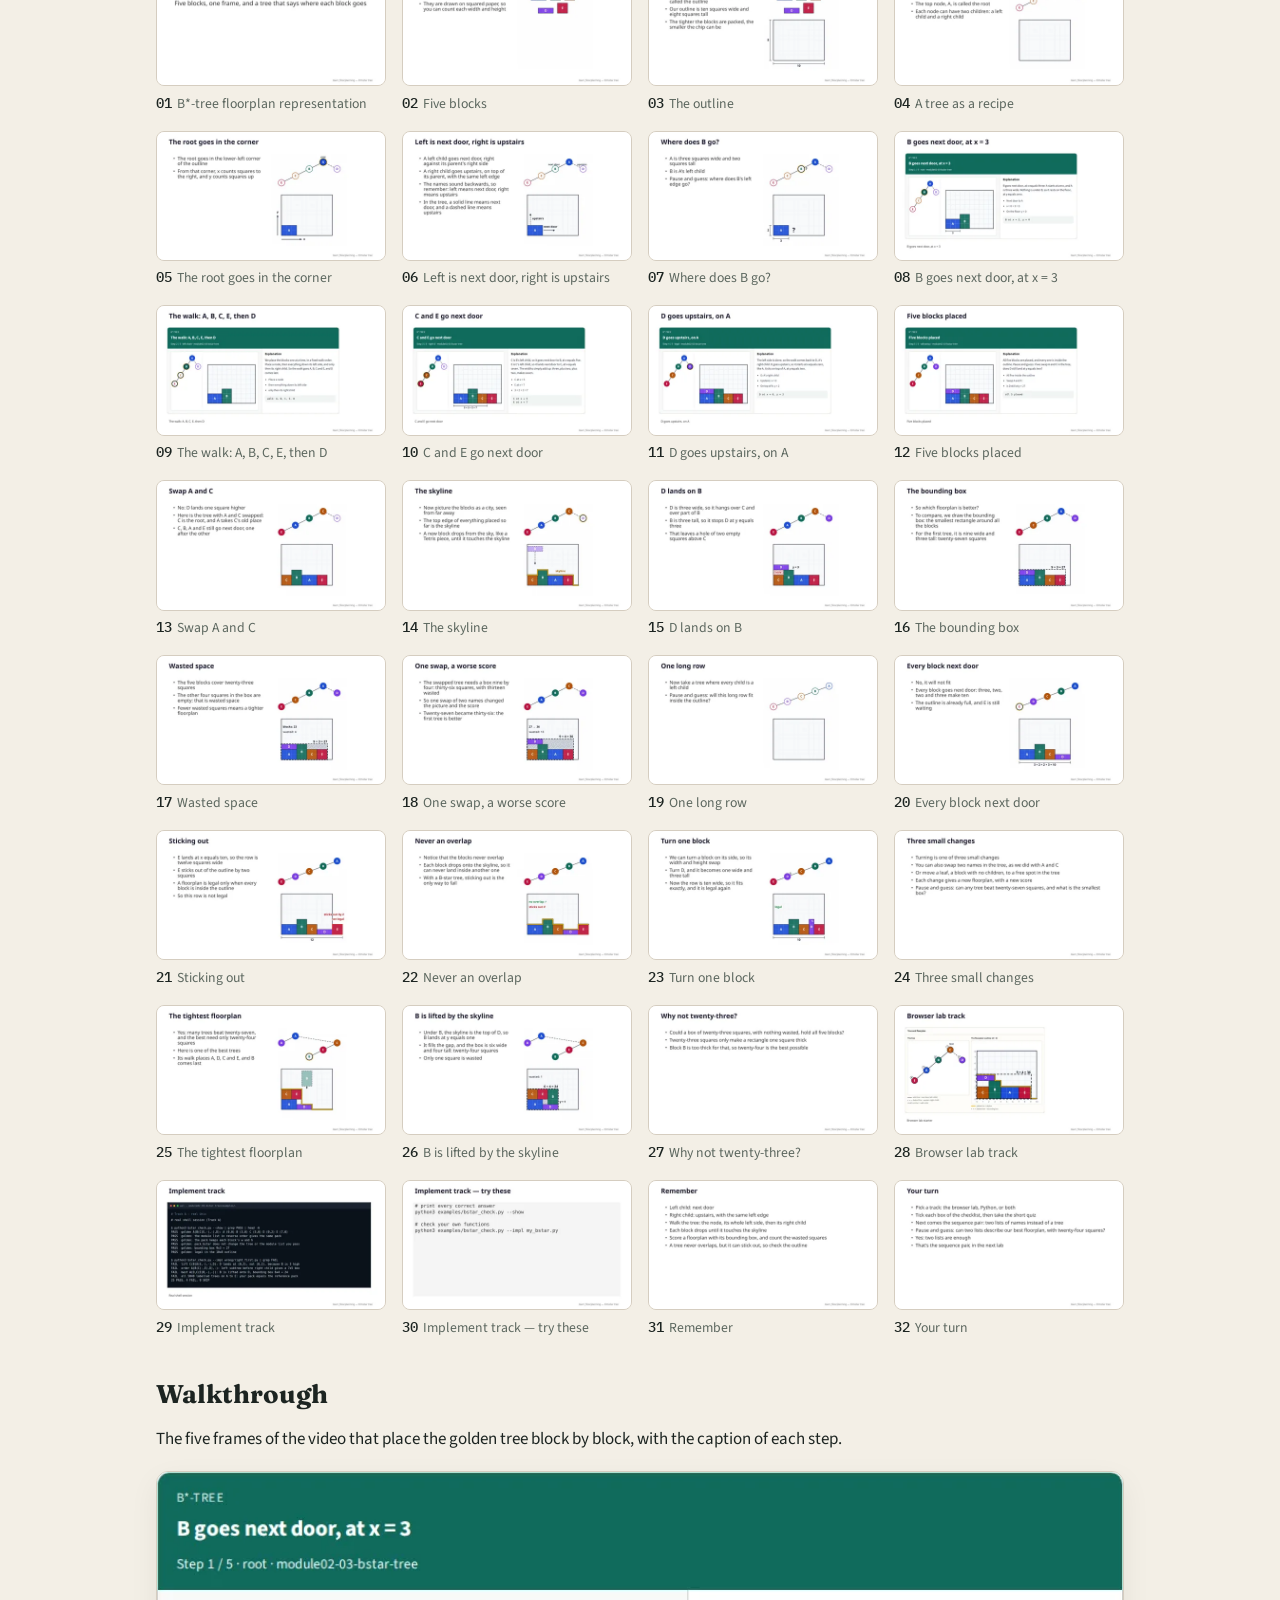
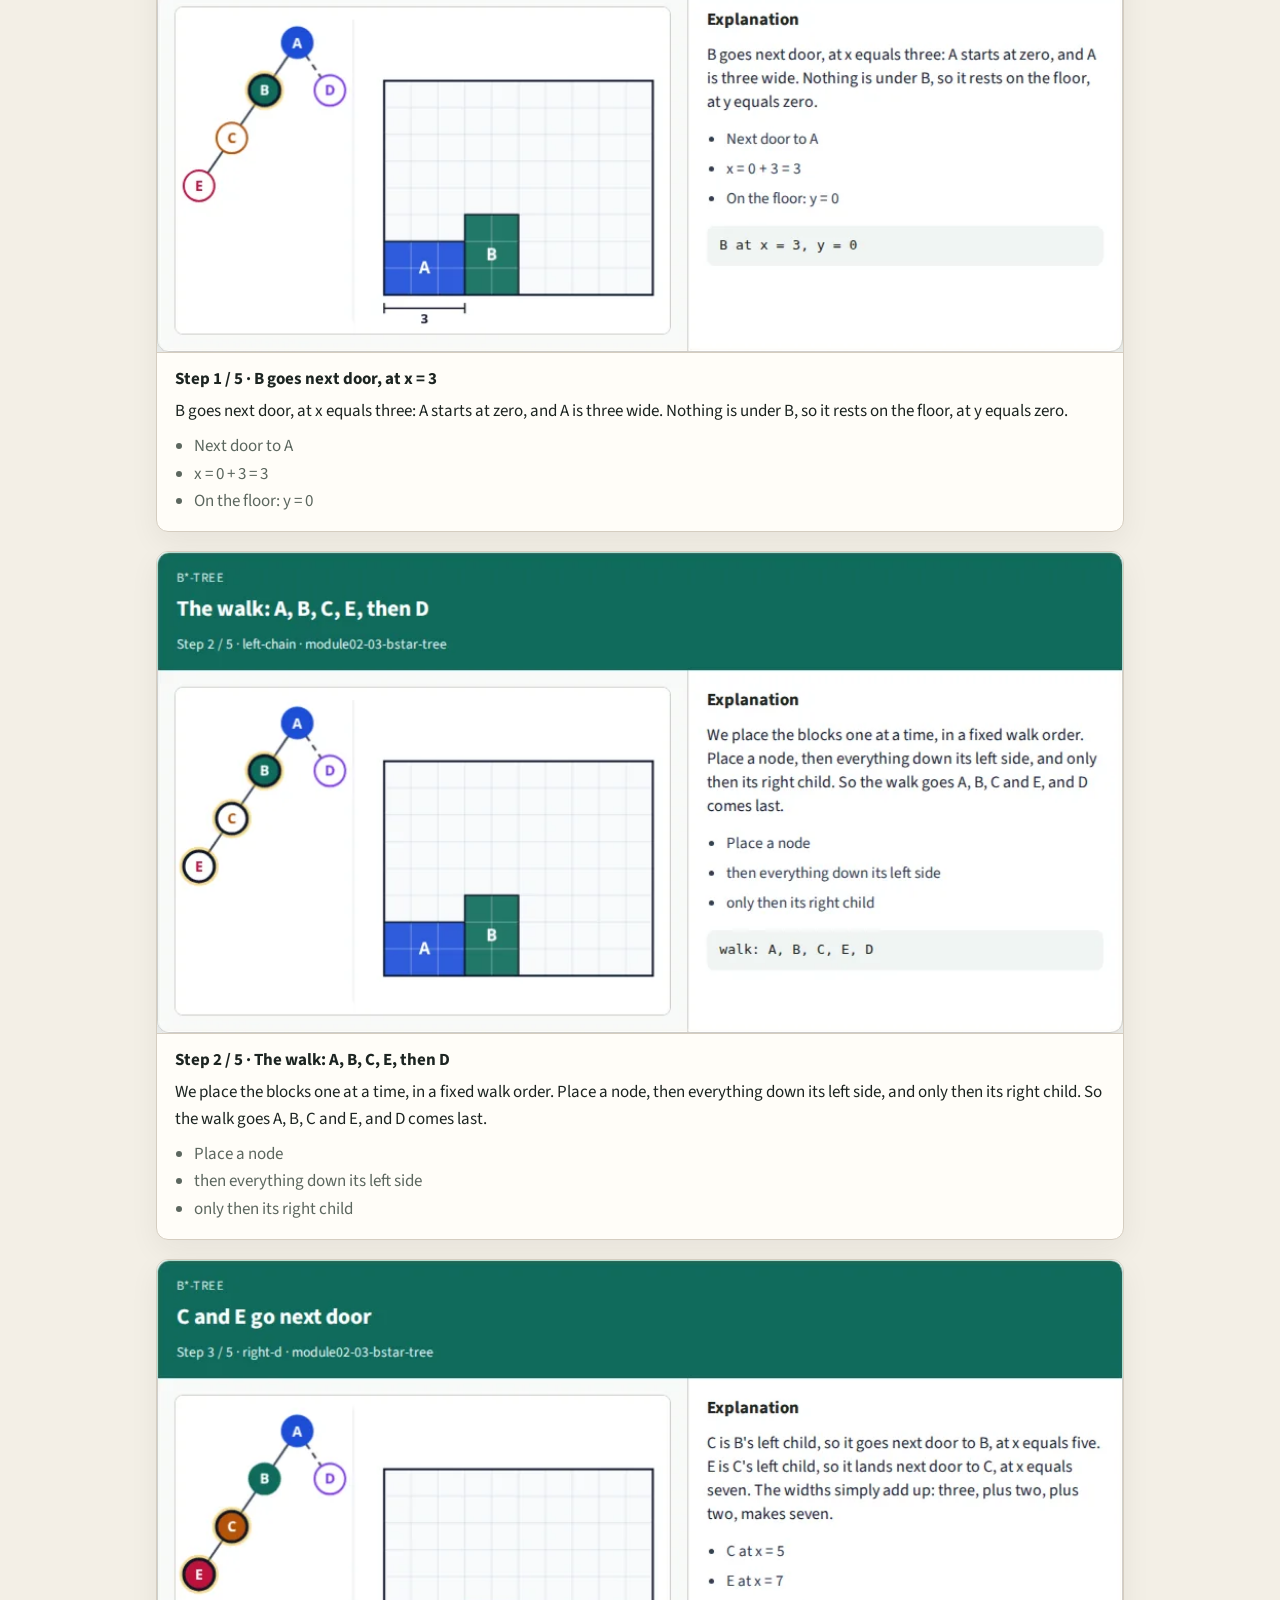
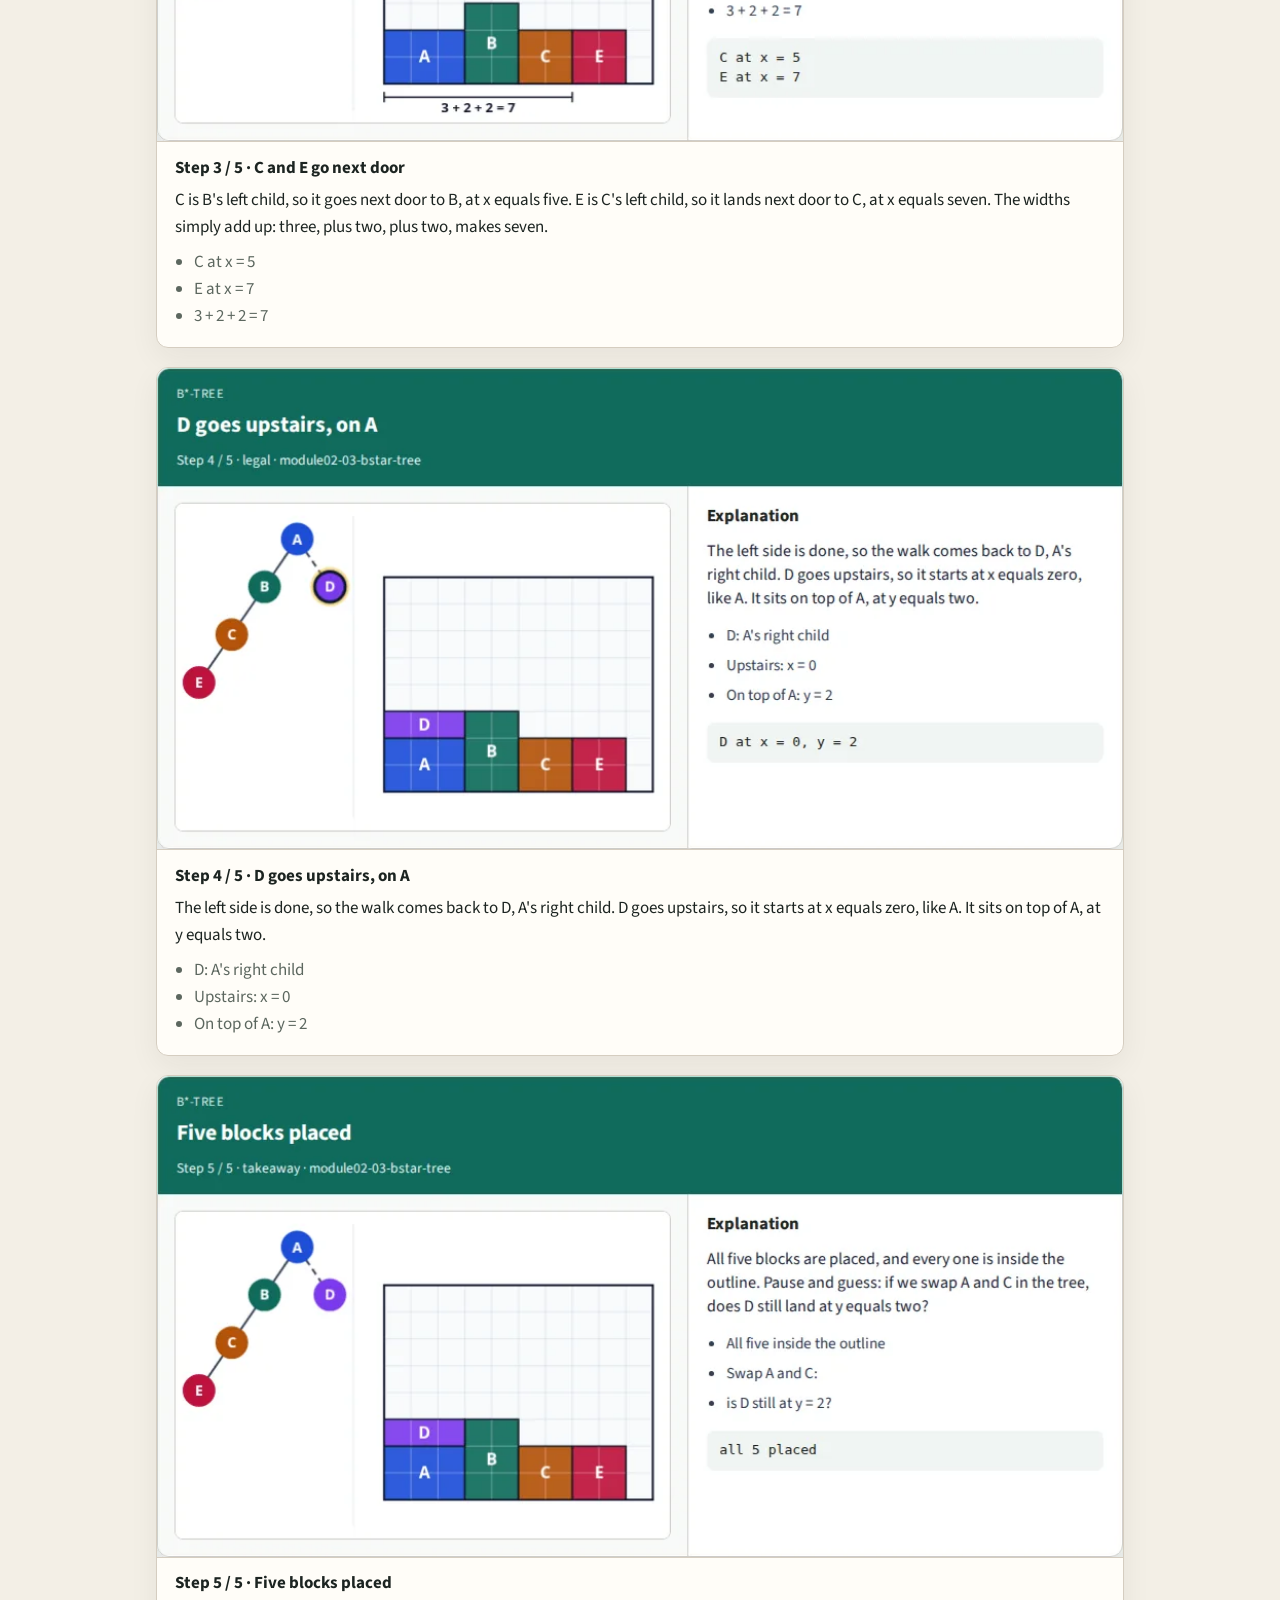
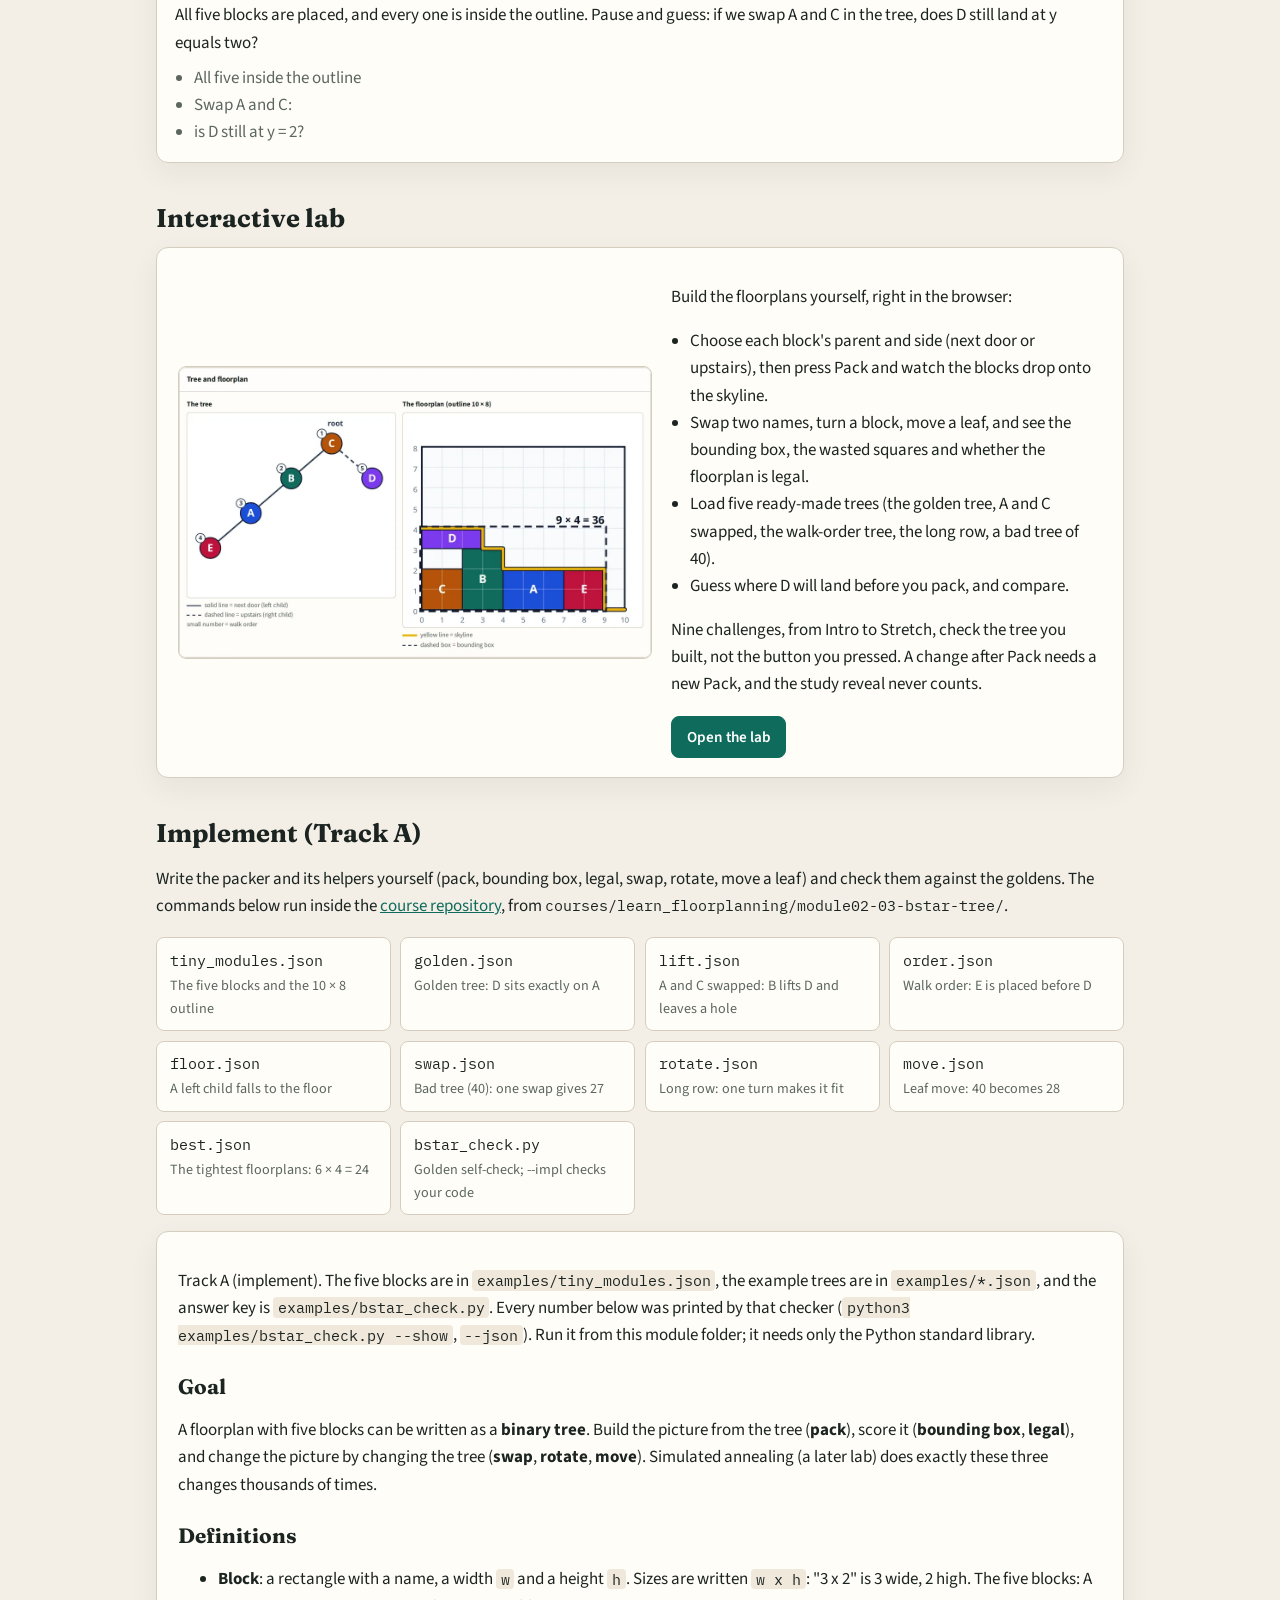
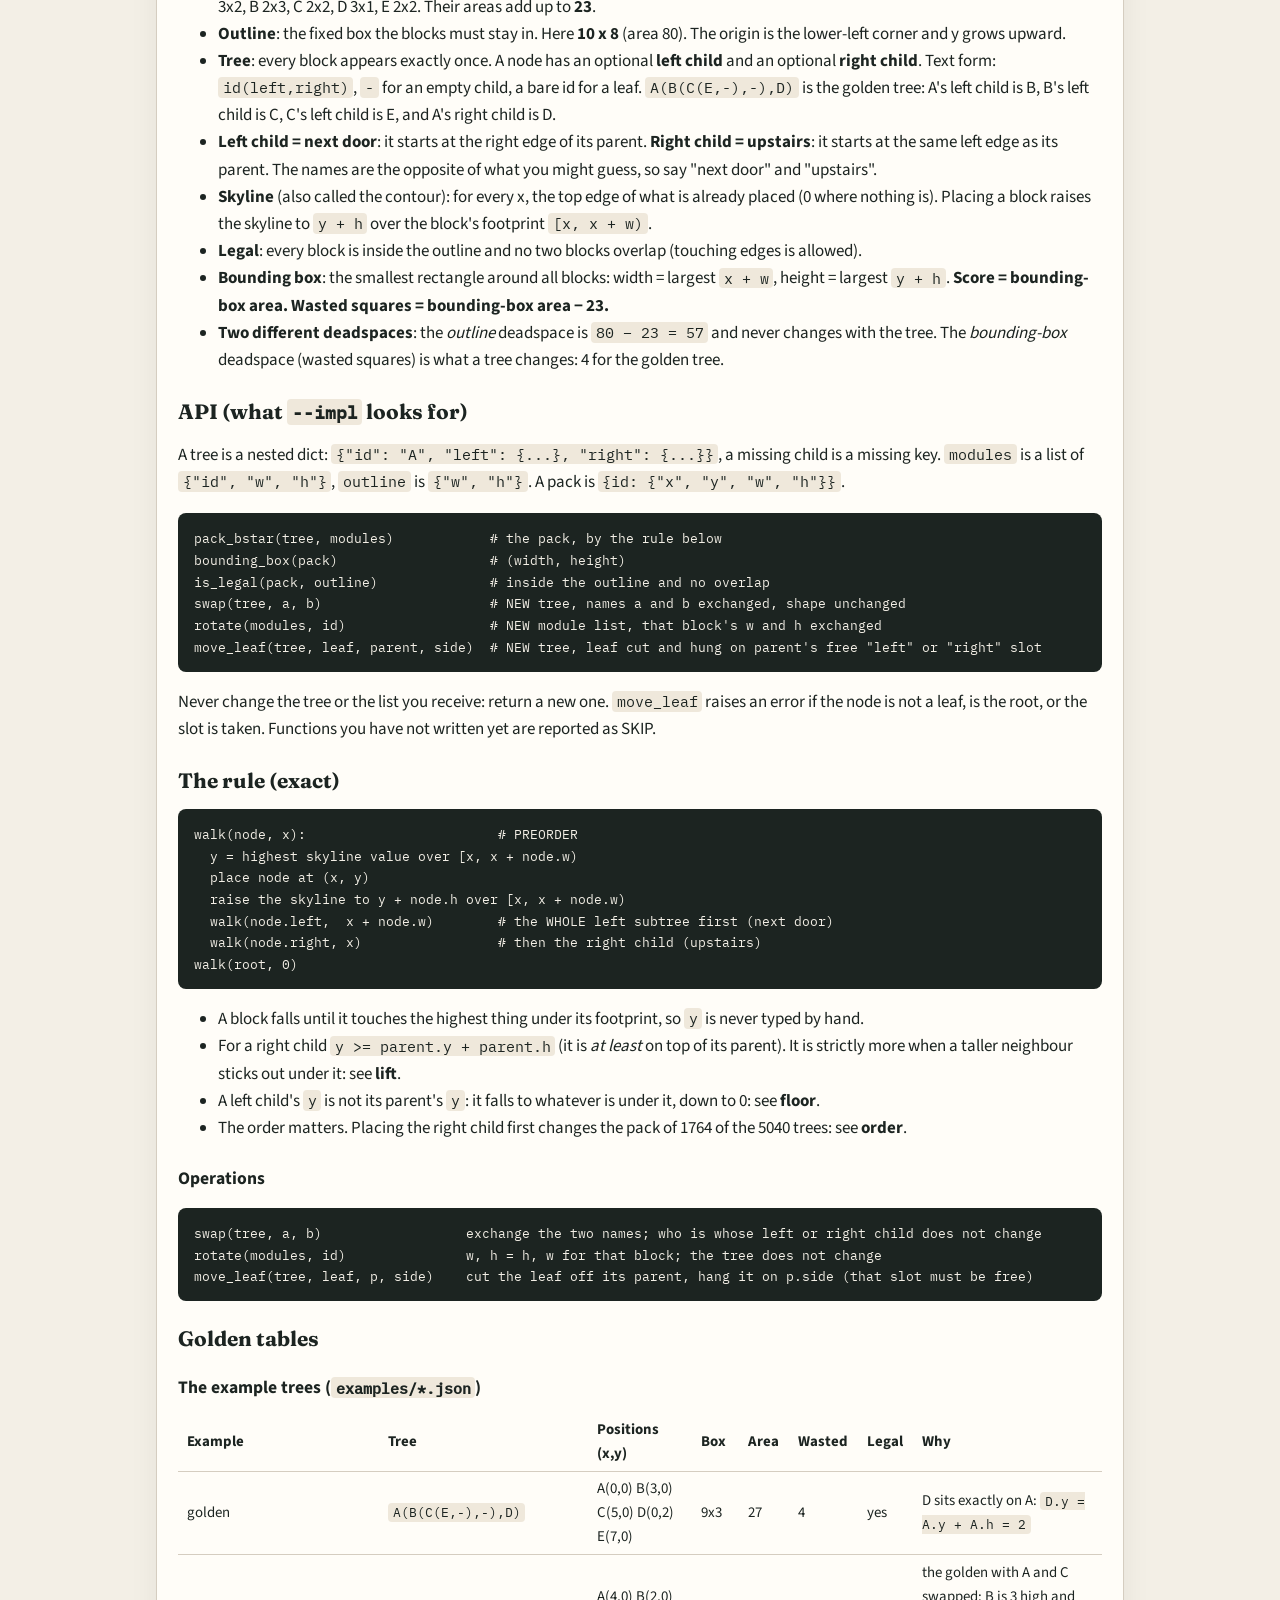
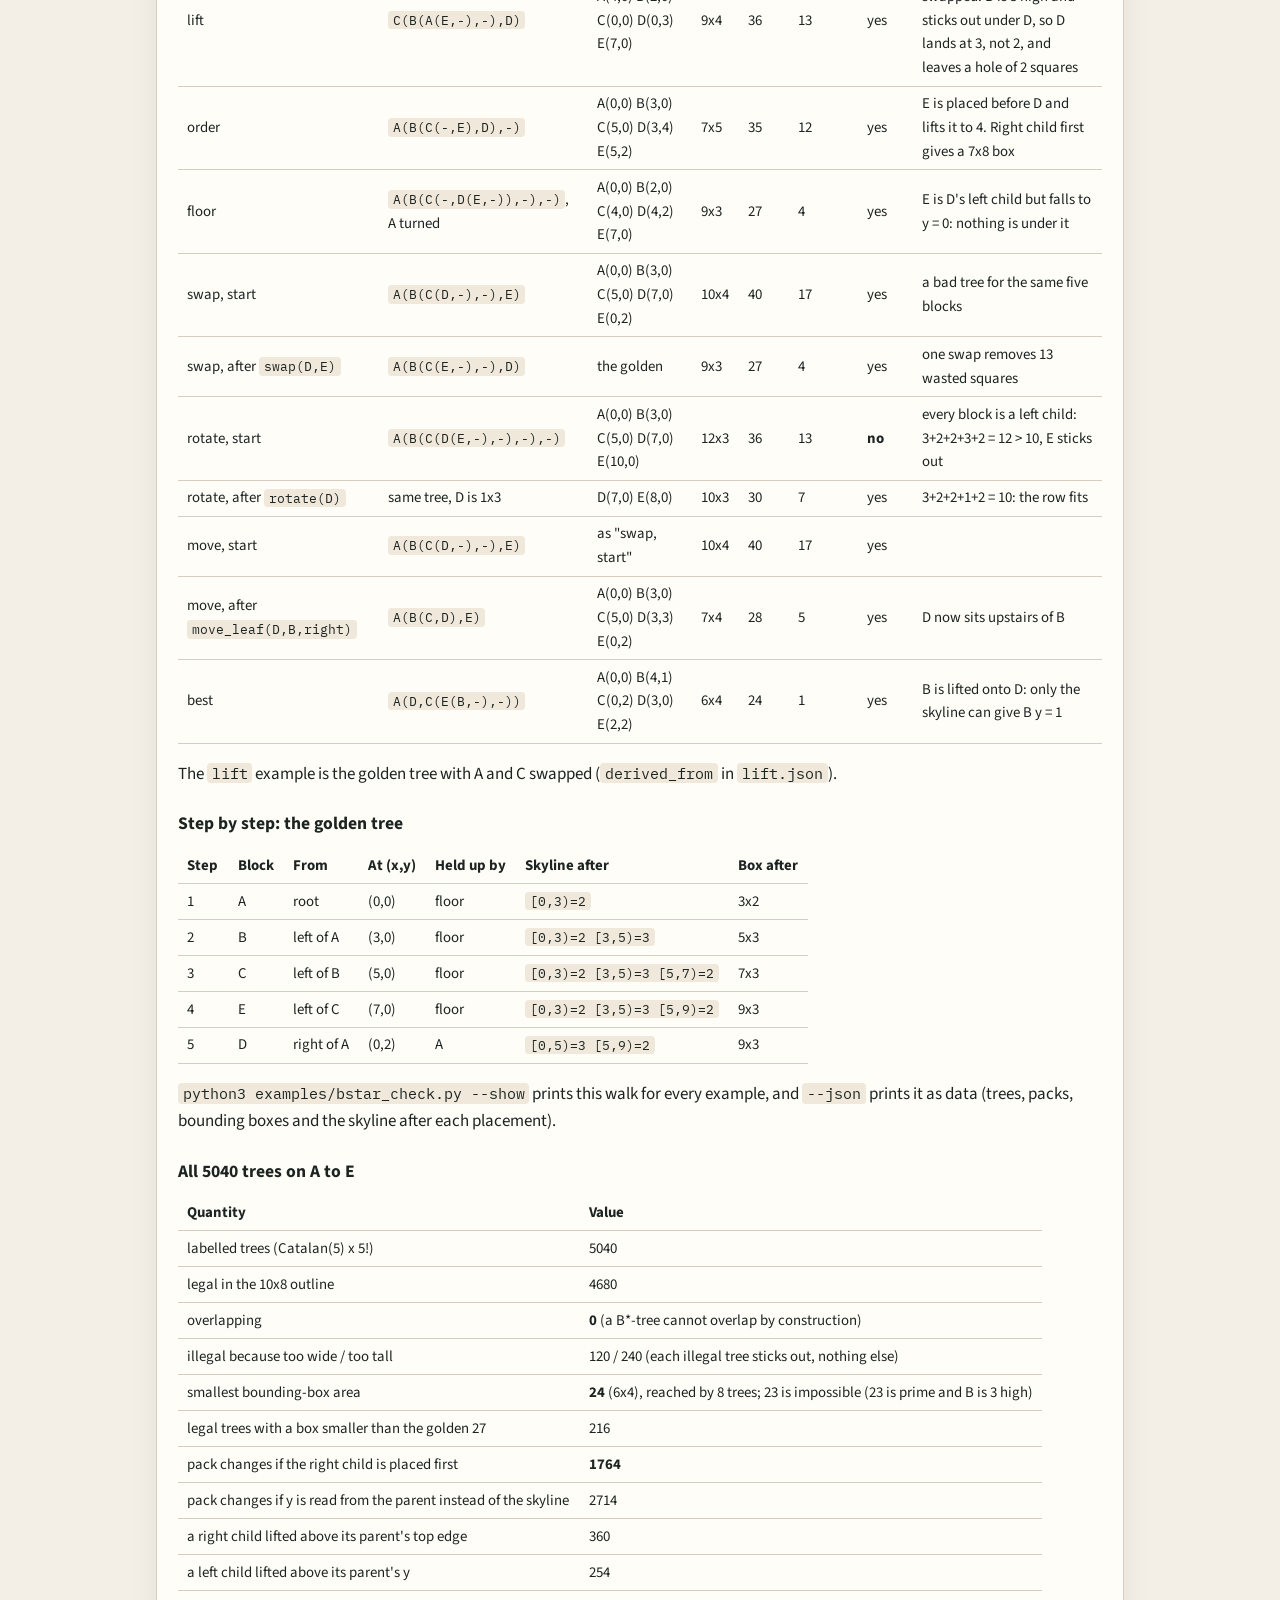
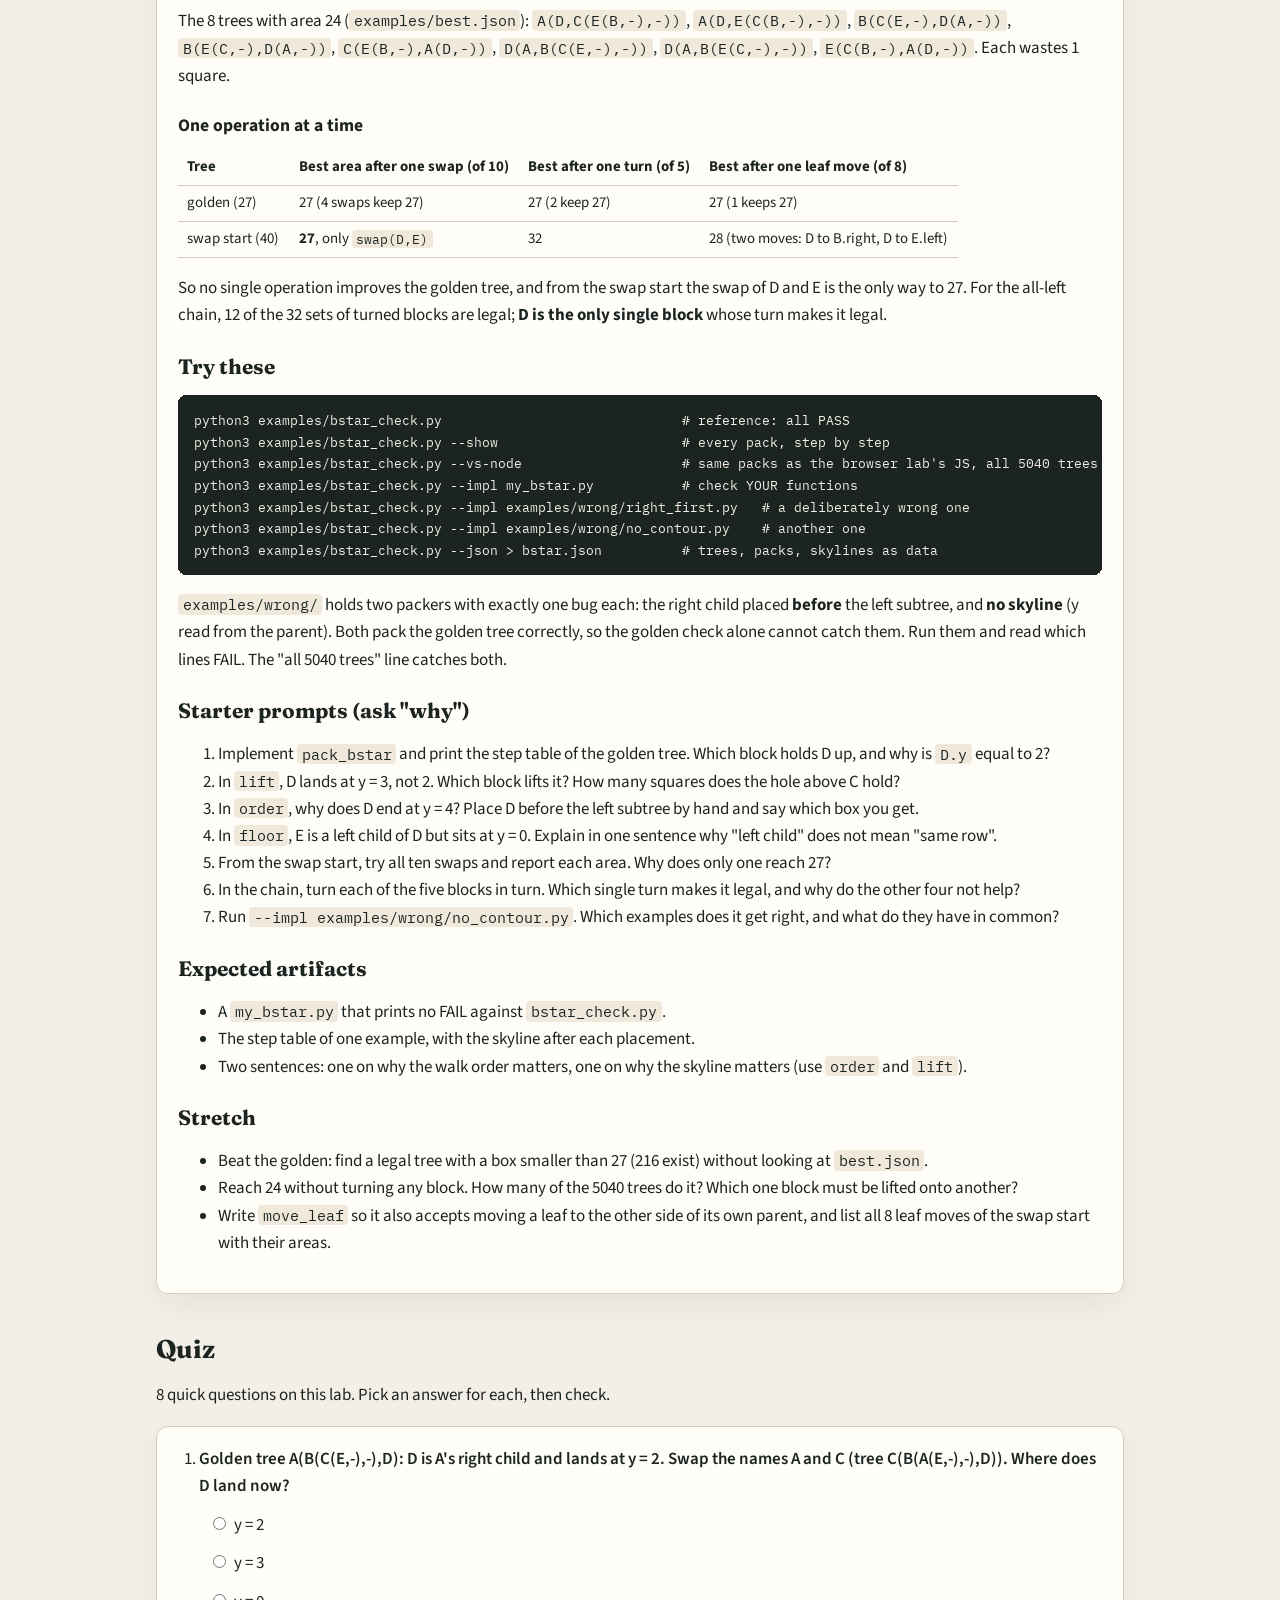
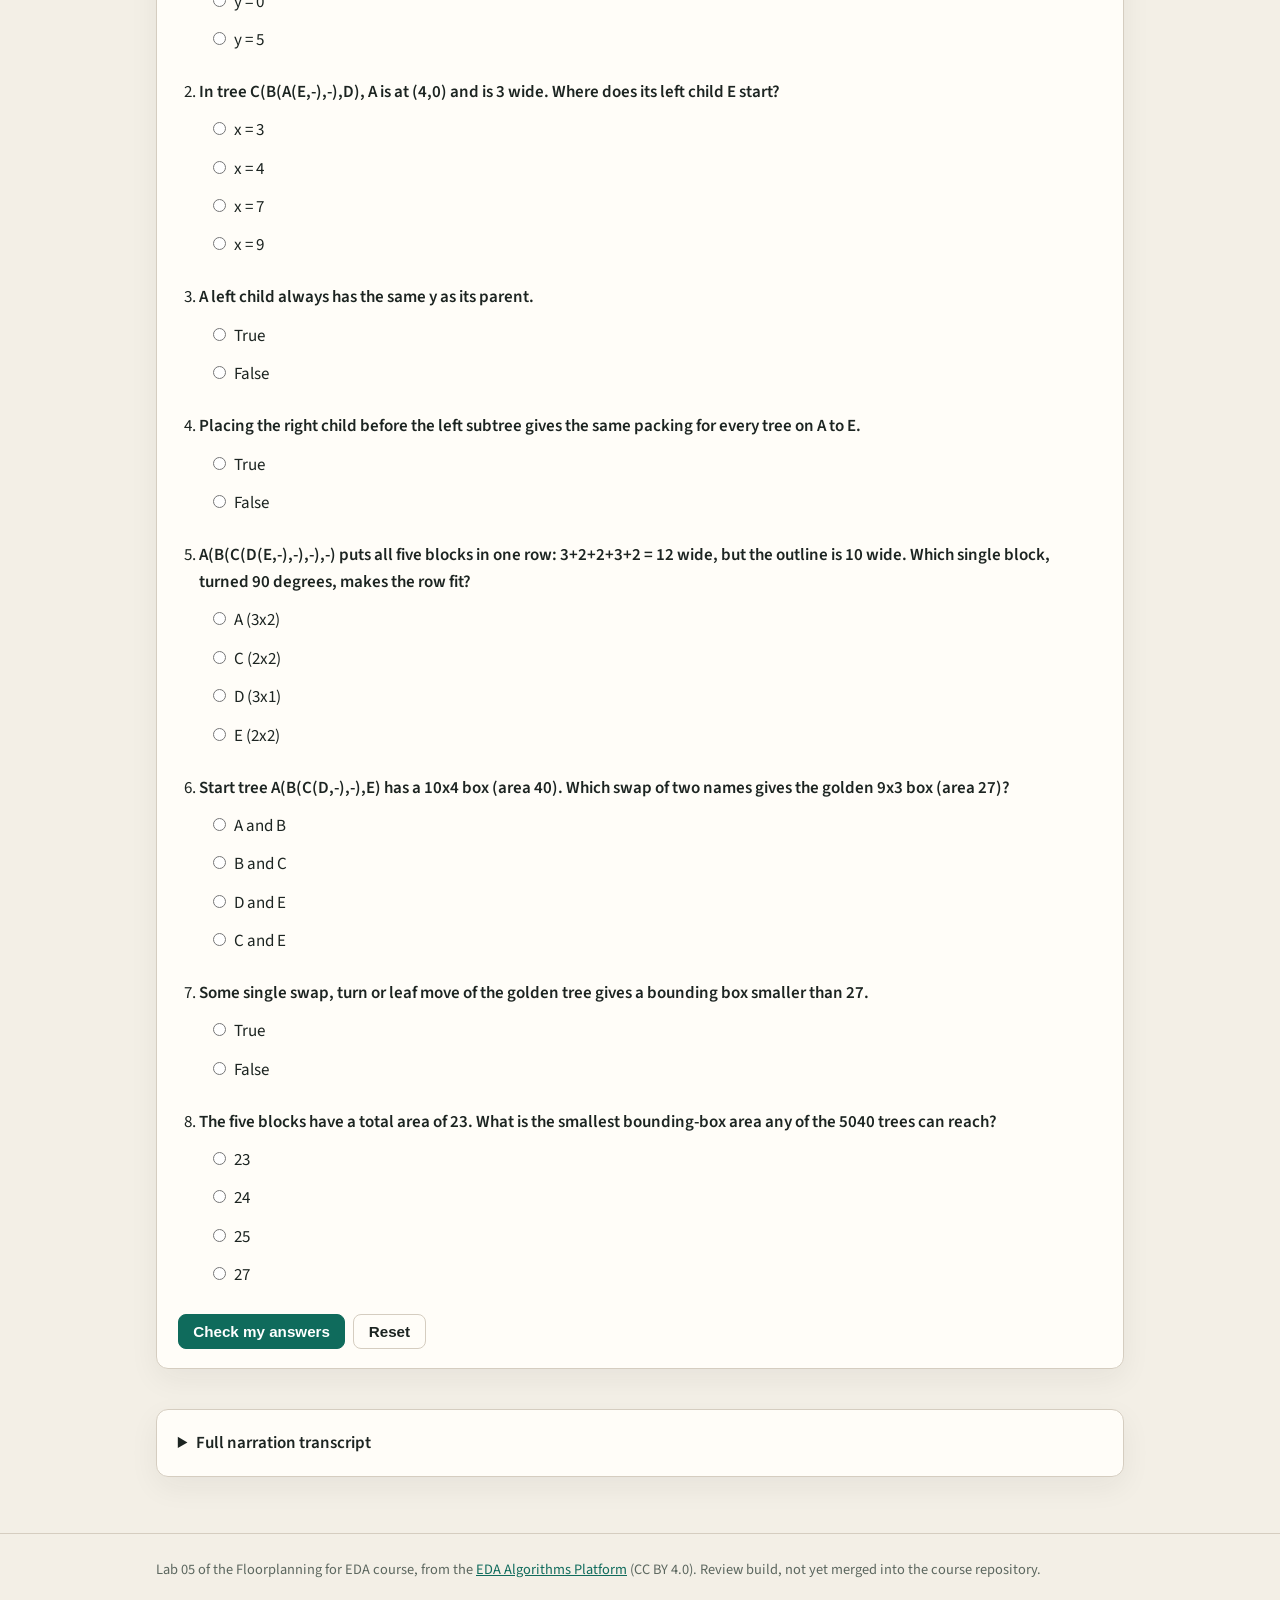
==== commit c9fa6425: "Lab 05: animated lesson for part 1 (EN/FR)" ====
--- a/docs/index.html
+++ b/docs/index.html
@@ -35,7 +35,7 @@
 
     <section id="video">
       <div class="card video-card">
-        <div class="player" data-lang="en" data-subs-label="English"><video controls preload="metadata" poster="slides/poster-1.webp"><source src="parts/part-1.mp4" type="video/mp4"><track kind="subtitles" src="parts/part-1.vtt" srclang="en" label="English" default>Your browser does not support the video tag.</video><div class="speed" role="group" aria-label="Speed"><span>Speed</span><button type="button" class="chip" data-speed="1" aria-pressed="true">1×</button><button type="button" class="chip" data-speed="1.25" aria-pressed="false">1.25×</button><button type="button" class="chip" data-speed="1.5" aria-pressed="false">1.5×</button><button type="button" class="chip" data-speed="1.75" aria-pressed="false">1.75×</button><button type="button" class="chip" data-speed="2" aria-pressed="false">2×</button></div><p class="parts-note">Five short parts: the next one starts by itself. Pick a part below, or a speed; it applies to every part.</p><ol class="parts"><li><button type="button" class="part" data-src="parts/part-1.mp4" data-vtt="parts/part-1.vtt" data-poster="slides/poster-1.webp" aria-current="true"><span class="pn">Part 1</span><span class="pt">A tree is a recipe</span><span class="pl">1:35</span></button></li><li><button type="button" class="part" data-src="parts/part-2.mp4" data-vtt="parts/part-2.vtt" data-poster="slides/poster-2.webp"><span class="pn">Part 2</span><span class="pt">Walking the tree</span><span class="pl">1:05</span></button></li><li><button type="button" class="part" data-src="parts/part-3.mp4" data-vtt="parts/part-3.vtt" data-poster="slides/poster-3.webp"><span class="pn">Part 3</span><span class="pt">The skyline and the score</span><span class="pl">1:25</span></button></li><li><button type="button" class="part" data-src="parts/part-4.mp4" data-vtt="parts/part-4.vtt" data-poster="slides/poster-4.webp"><span class="pn">Part 4</span><span class="pt">Too wide: turn a block</span><span class="pl">1:13</span></button></li><li><button type="button" class="part" data-src="parts/part-5.mp4" data-vtt="parts/part-5.vtt" data-poster="slides/poster-5.webp"><span class="pn">Part 5</span><span class="pt">The tightest floorplan, your turn</span><span class="pl">2:02</span></button></li></ol></div>
+        <div class="player" data-lang="en" data-subs-label="English"><video controls preload="metadata" poster="slides/poster-1.webp"><source src="parts/part-1.mp4" type="video/mp4"><track kind="subtitles" src="parts/part-1.vtt" srclang="en" label="English" default>Your browser does not support the video tag.</video><div class="speed" role="group" aria-label="Speed"><span>Speed</span><button type="button" class="chip" data-speed="1" aria-pressed="true">1×</button><button type="button" class="chip" data-speed="1.25" aria-pressed="false">1.25×</button><button type="button" class="chip" data-speed="1.5" aria-pressed="false">1.5×</button><button type="button" class="chip" data-speed="1.75" aria-pressed="false">1.75×</button><button type="button" class="chip" data-speed="2" aria-pressed="false">2×</button></div><p class="parts-note">Five short parts: the next one starts by itself. Pick a part below, or a speed; it applies to every part. Each part also has an interactive lesson: use its link below the part.</p><ol class="parts"><li><button type="button" class="part" data-src="parts/part-1.mp4" data-vtt="parts/part-1.vtt" data-poster="slides/poster-1.webp" aria-current="true"><span class="pn">Part 1</span><span class="pt">A tree is a recipe</span><span class="pl">1:35</span></button><a class="lesson-link" href="lessons/part-1/">Interactive lesson</a></li><li><button type="button" class="part" data-src="parts/part-2.mp4" data-vtt="parts/part-2.vtt" data-poster="slides/poster-2.webp"><span class="pn">Part 2</span><span class="pt">Walking the tree</span><span class="pl">1:05</span></button></li><li><button type="button" class="part" data-src="parts/part-3.mp4" data-vtt="parts/part-3.vtt" data-poster="slides/poster-3.webp"><span class="pn">Part 3</span><span class="pt">The skyline and the score</span><span class="pl">1:25</span></button></li><li><button type="button" class="part" data-src="parts/part-4.mp4" data-vtt="parts/part-4.vtt" data-poster="slides/poster-4.webp"><span class="pn">Part 4</span><span class="pt">Too wide: turn a block</span><span class="pl">1:13</span></button></li><li><button type="button" class="part" data-src="parts/part-5.mp4" data-vtt="parts/part-5.vtt" data-poster="slides/poster-5.webp"><span class="pn">Part 5</span><span class="pt">The tightest floorplan, your turn</span><span class="pl">2:02</span></button></li></ol></div>
         <p class="meta"><strong>7:19</strong> · 5 parts · 32 slides · English narration and subtitles</p>
         <div class="btns"><a class="btn" href="video.mp4" download>Download full video (MP4)</a><a class="btn" href="subs.srt" download>Subtitles (SRT)</a></div>
       </div>
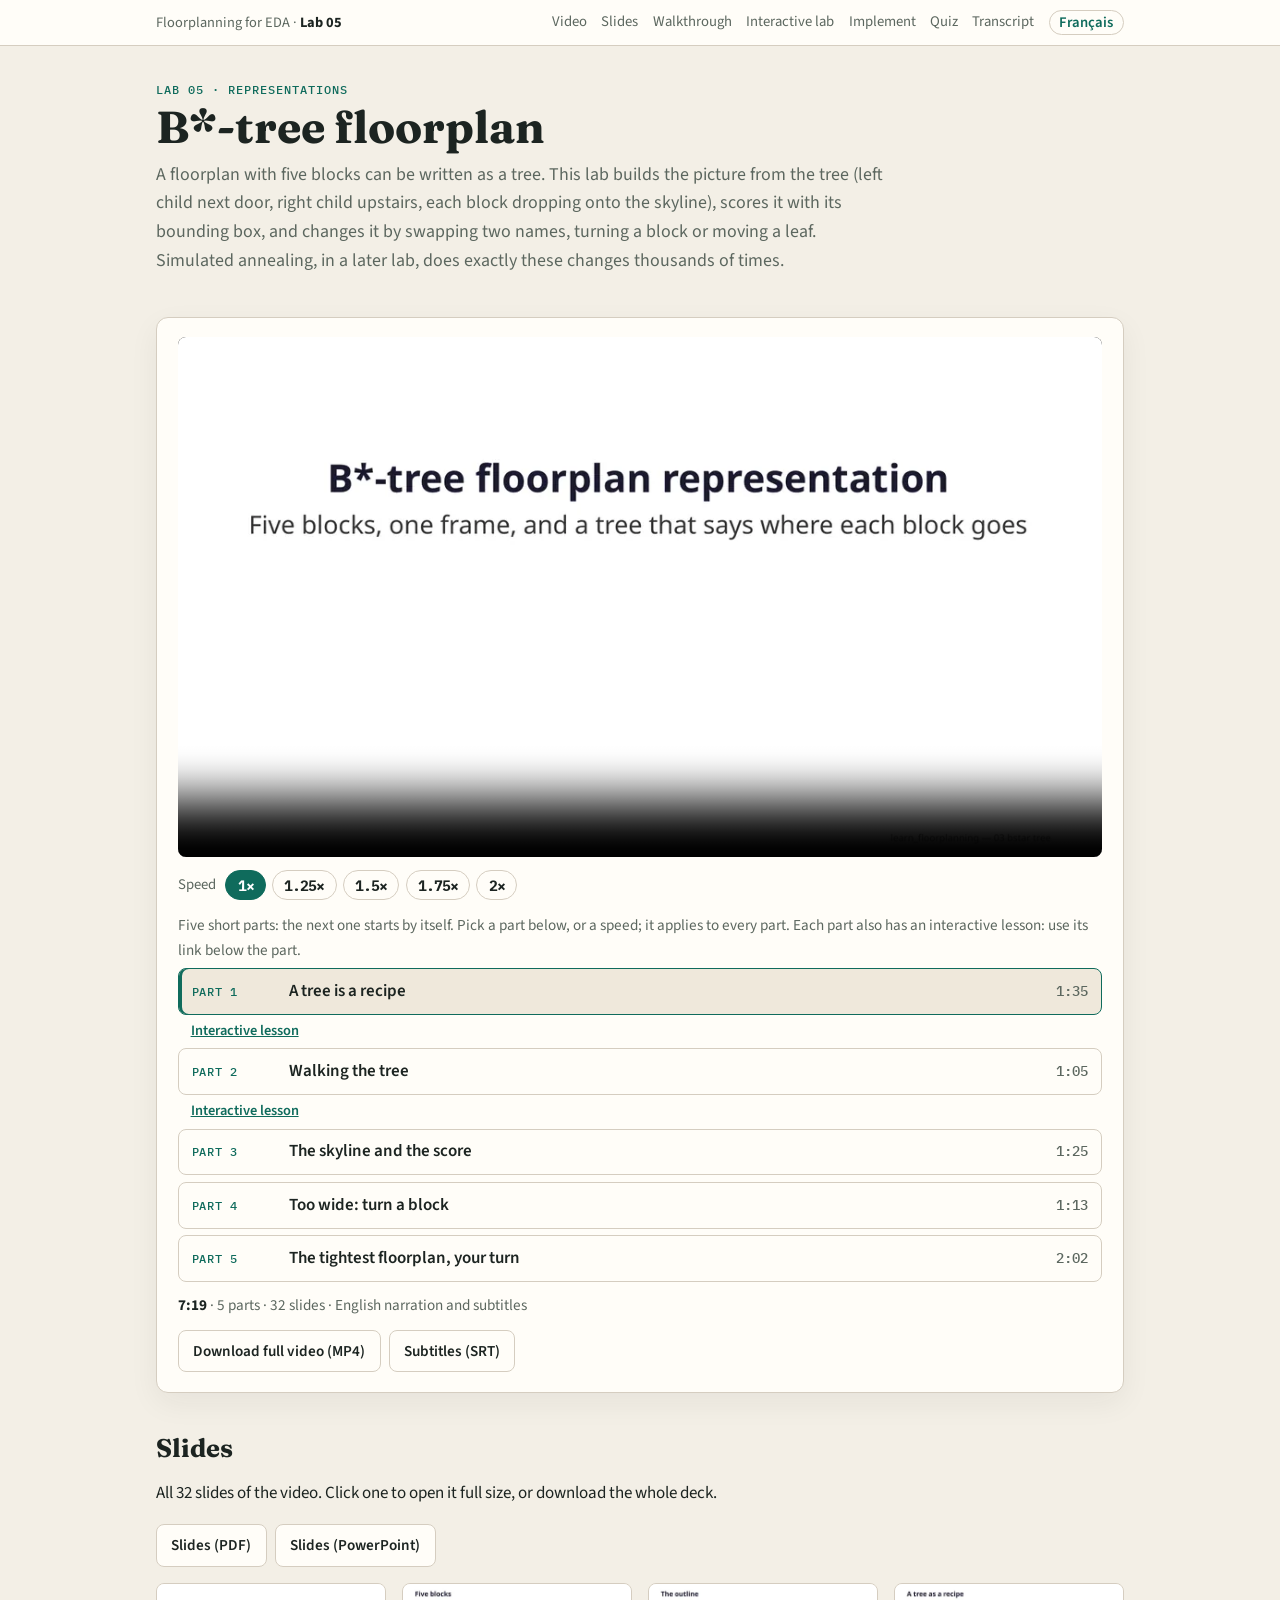
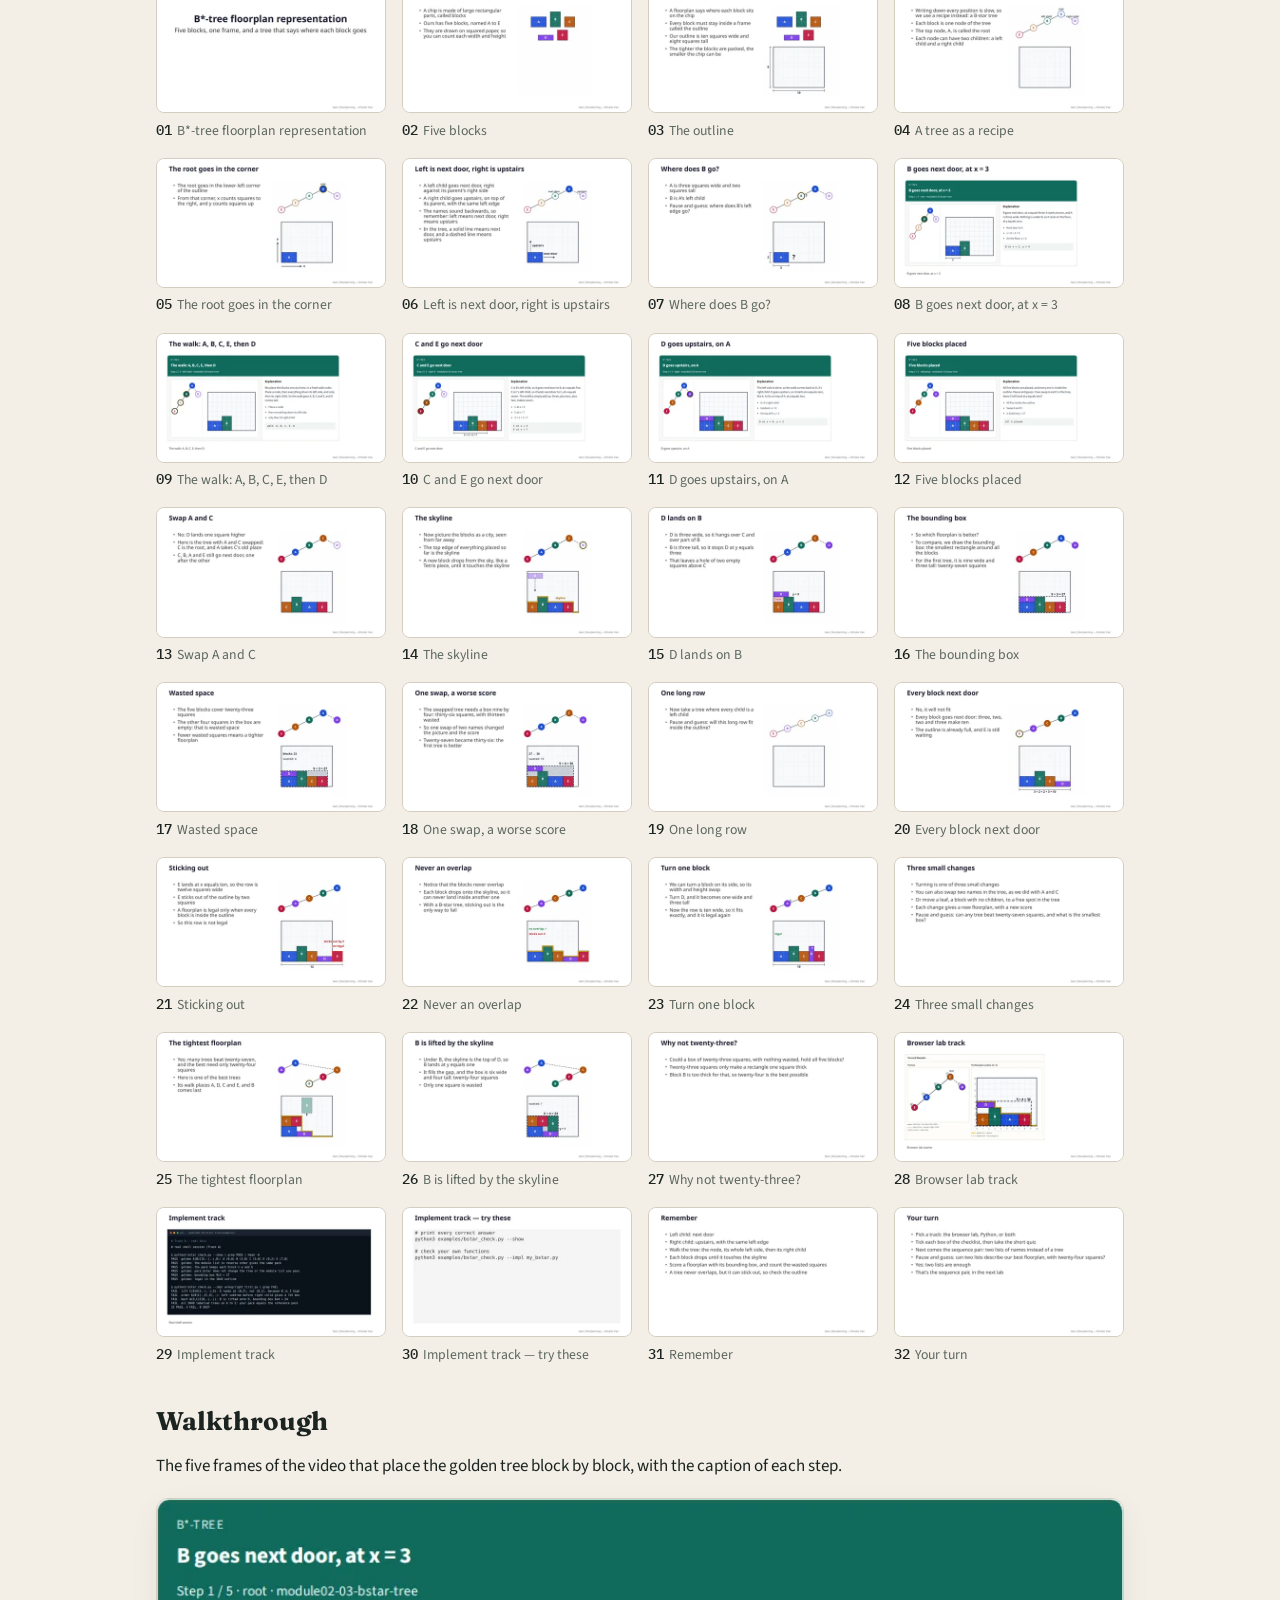
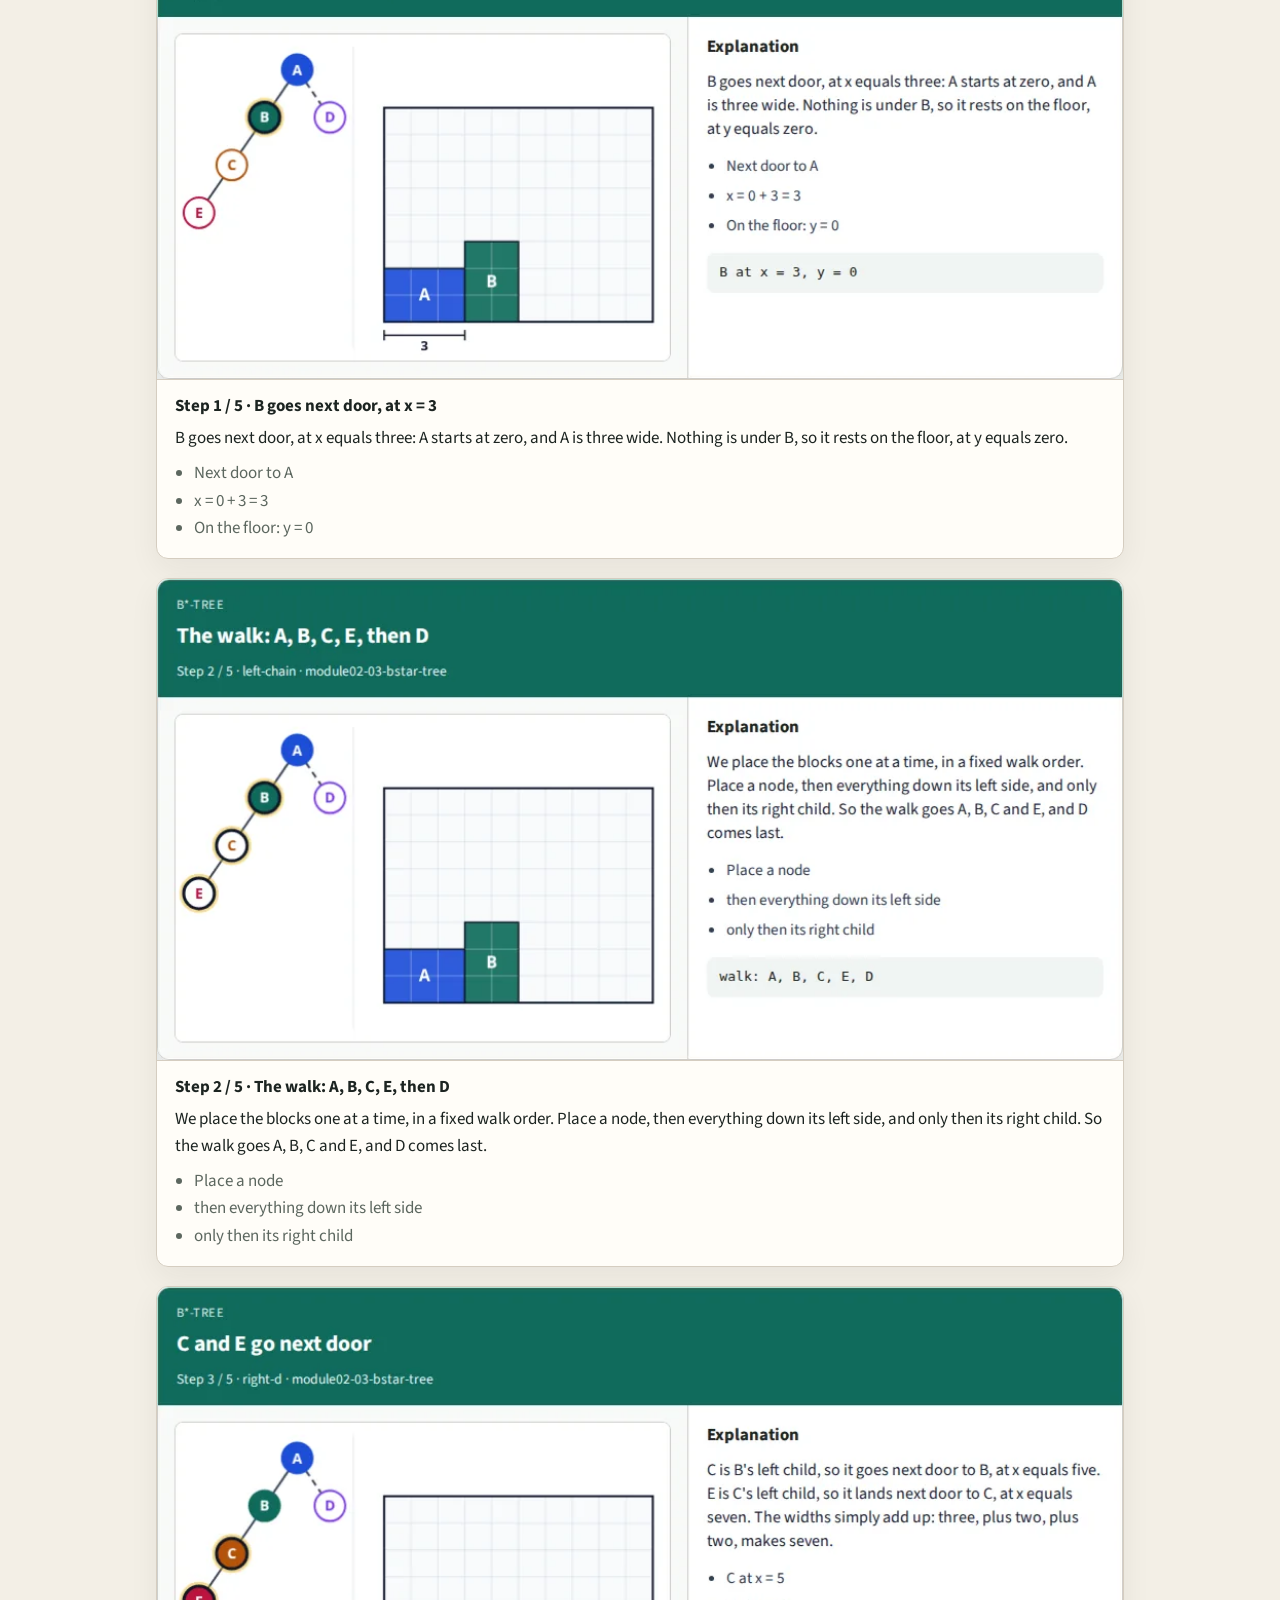
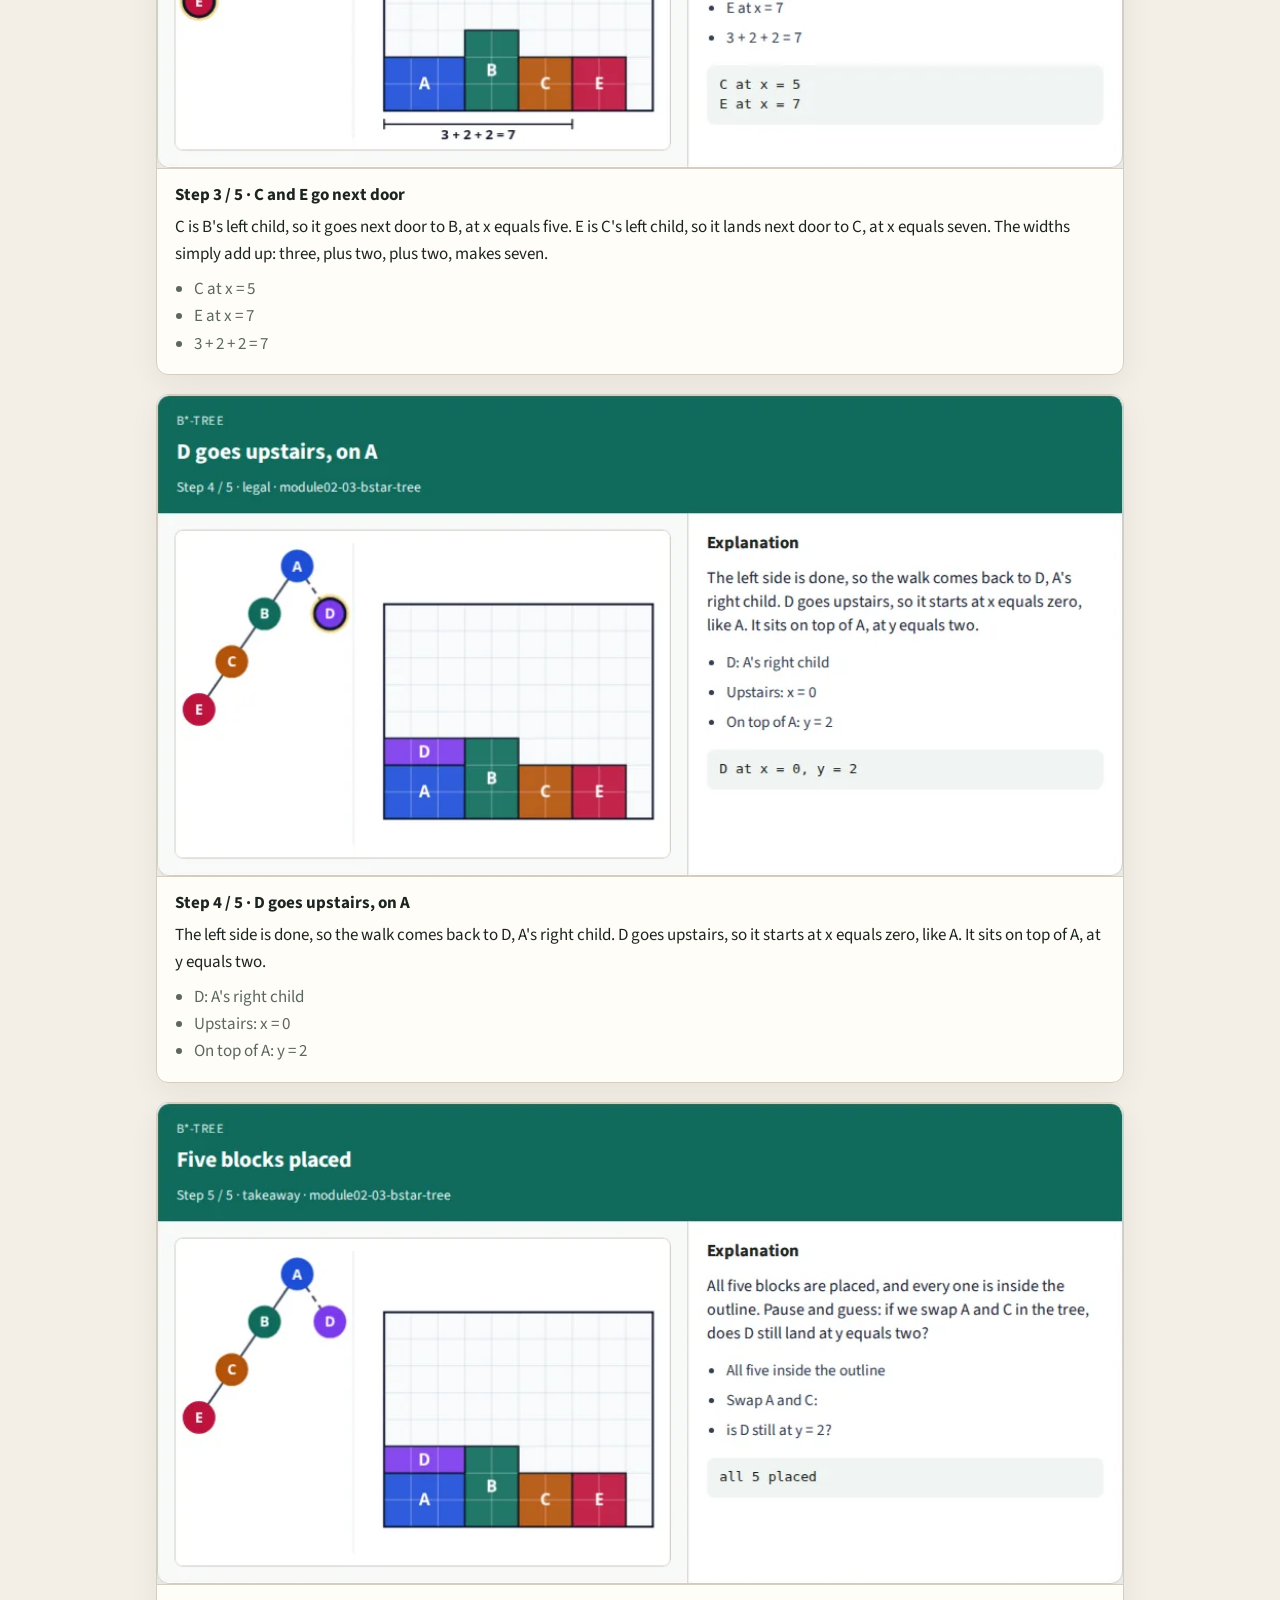
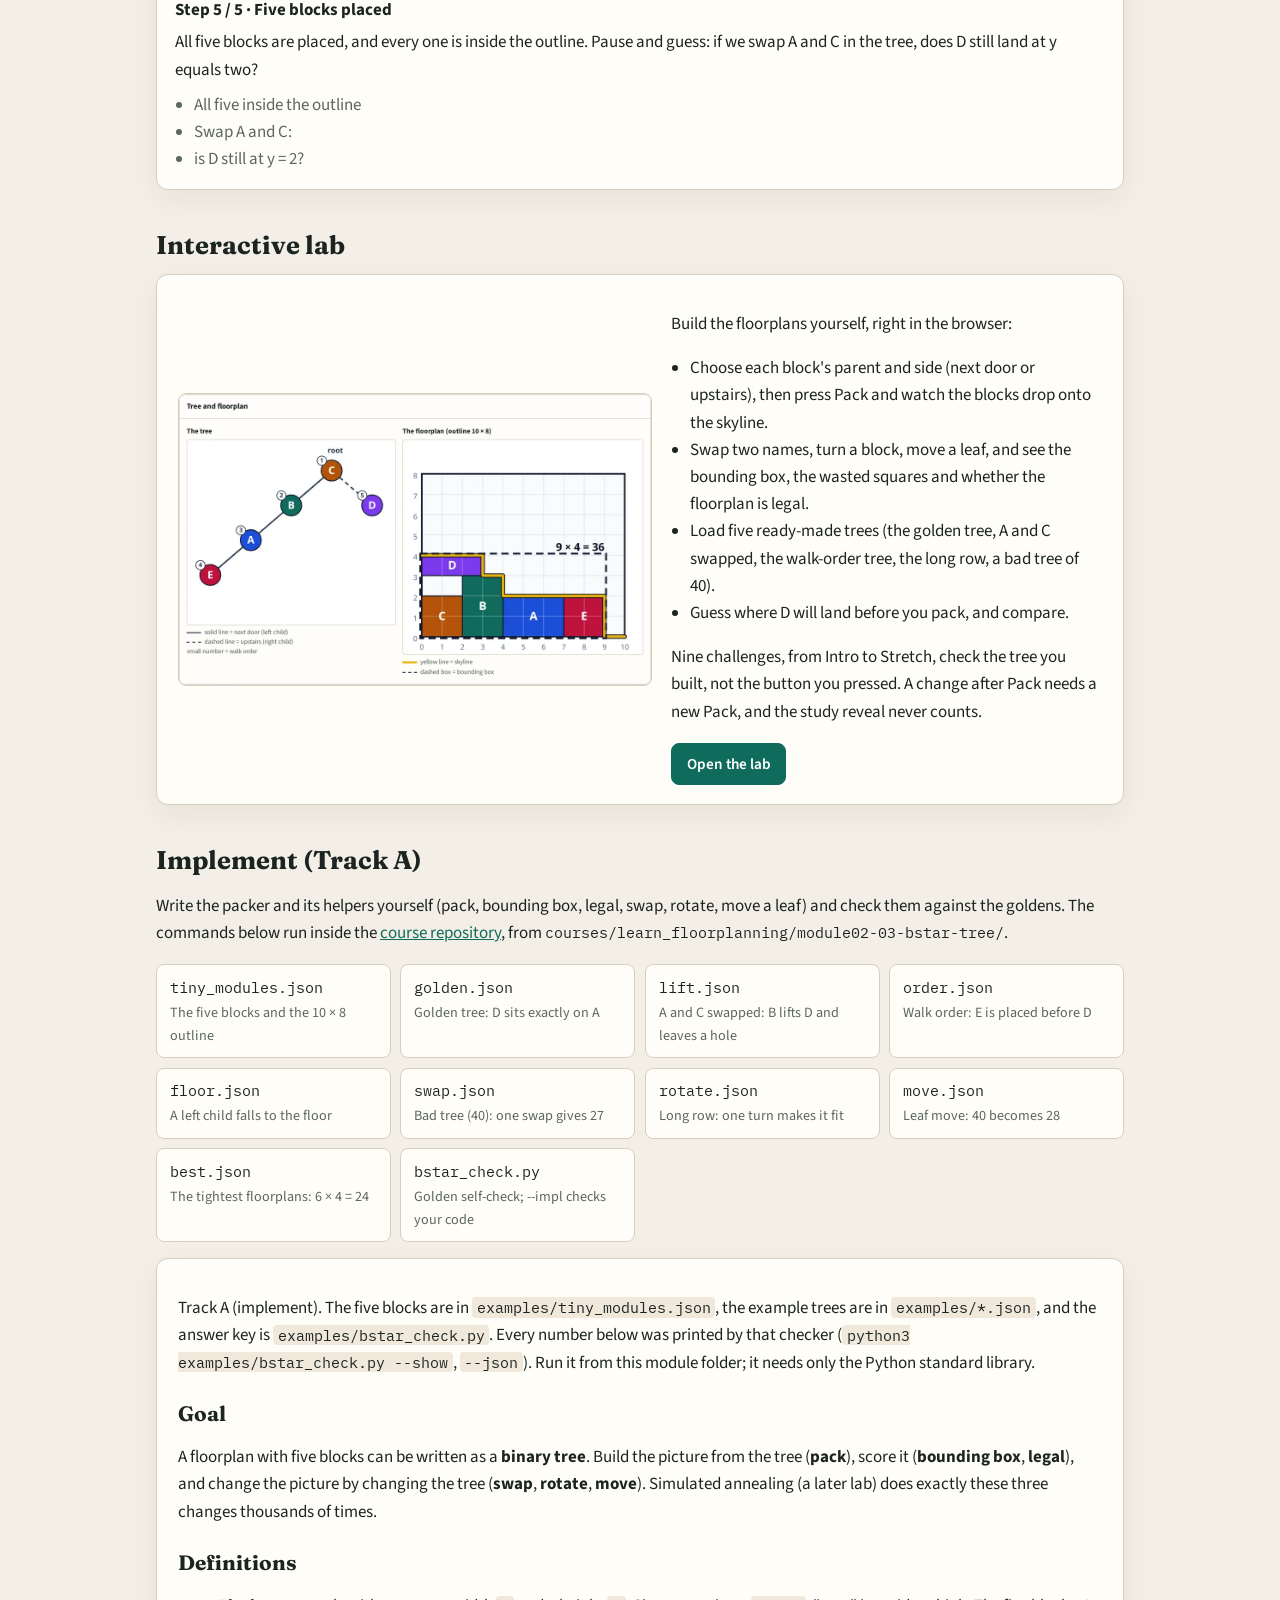
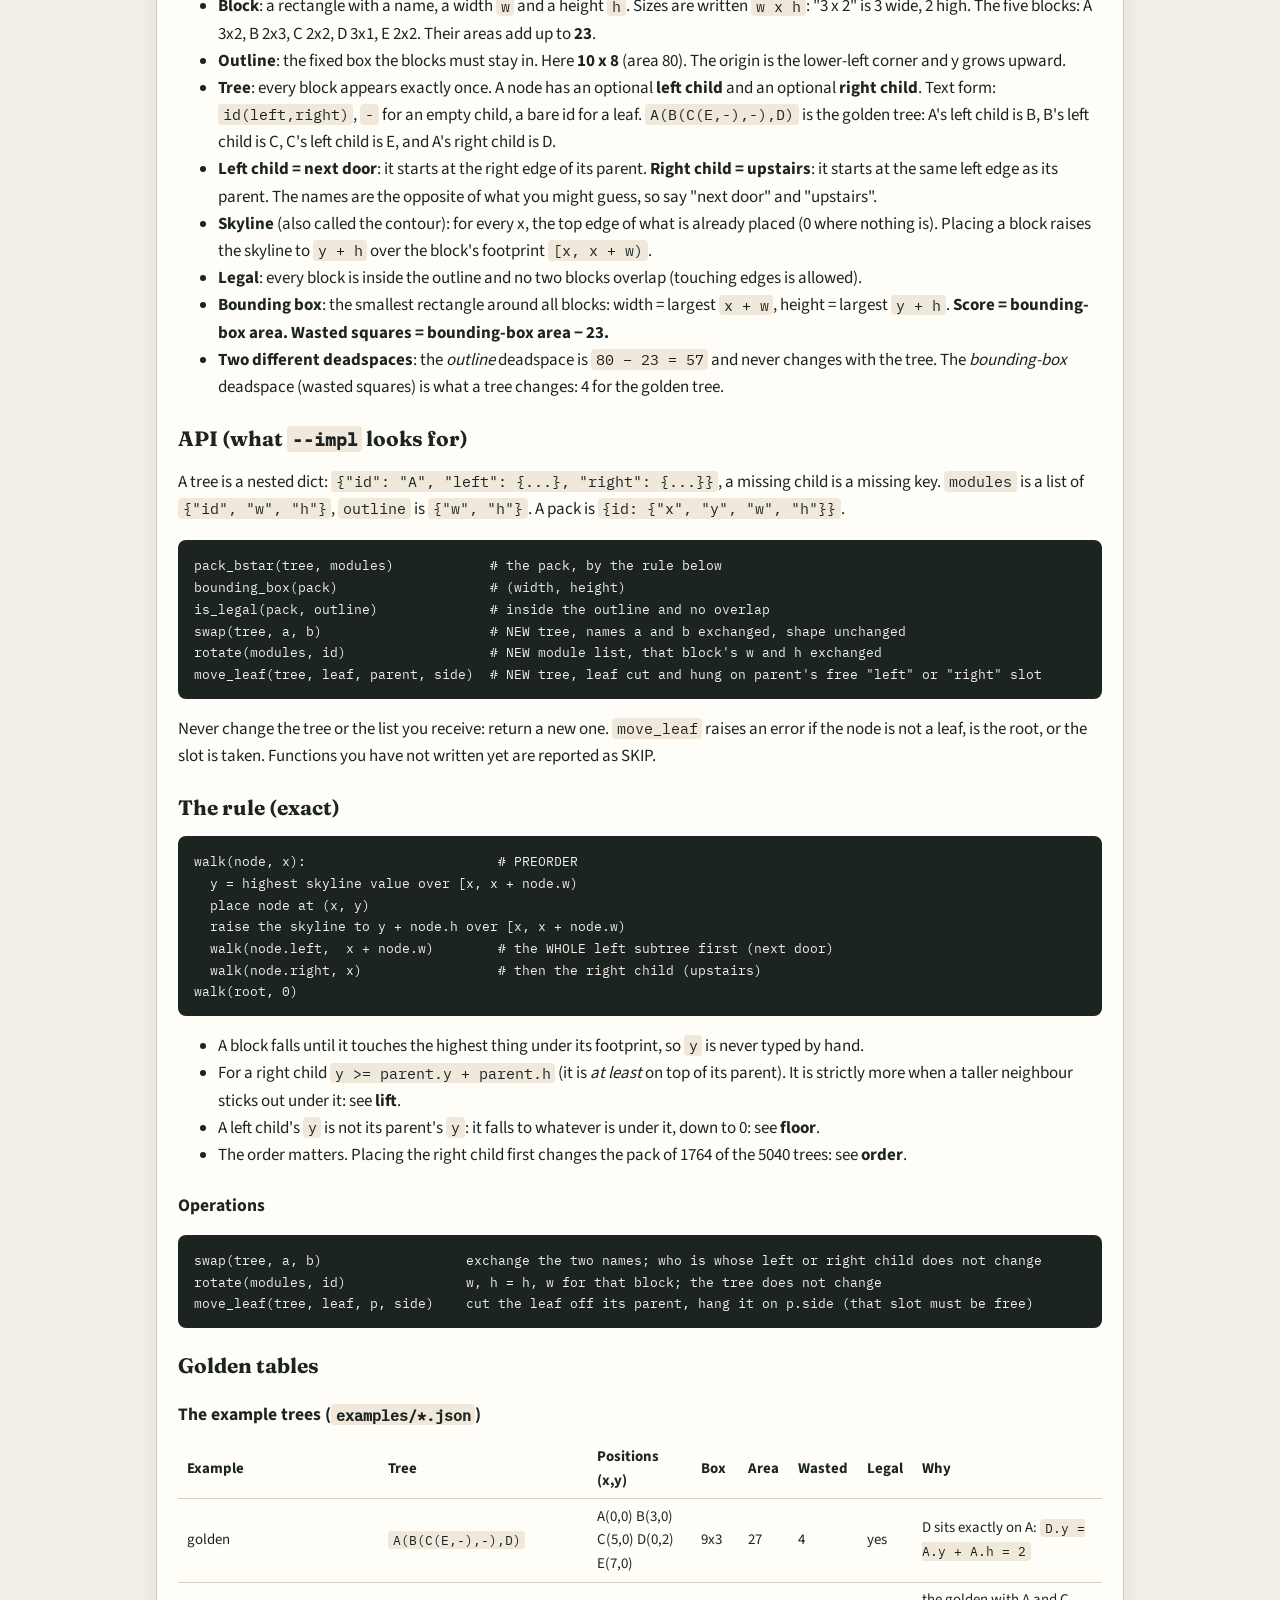
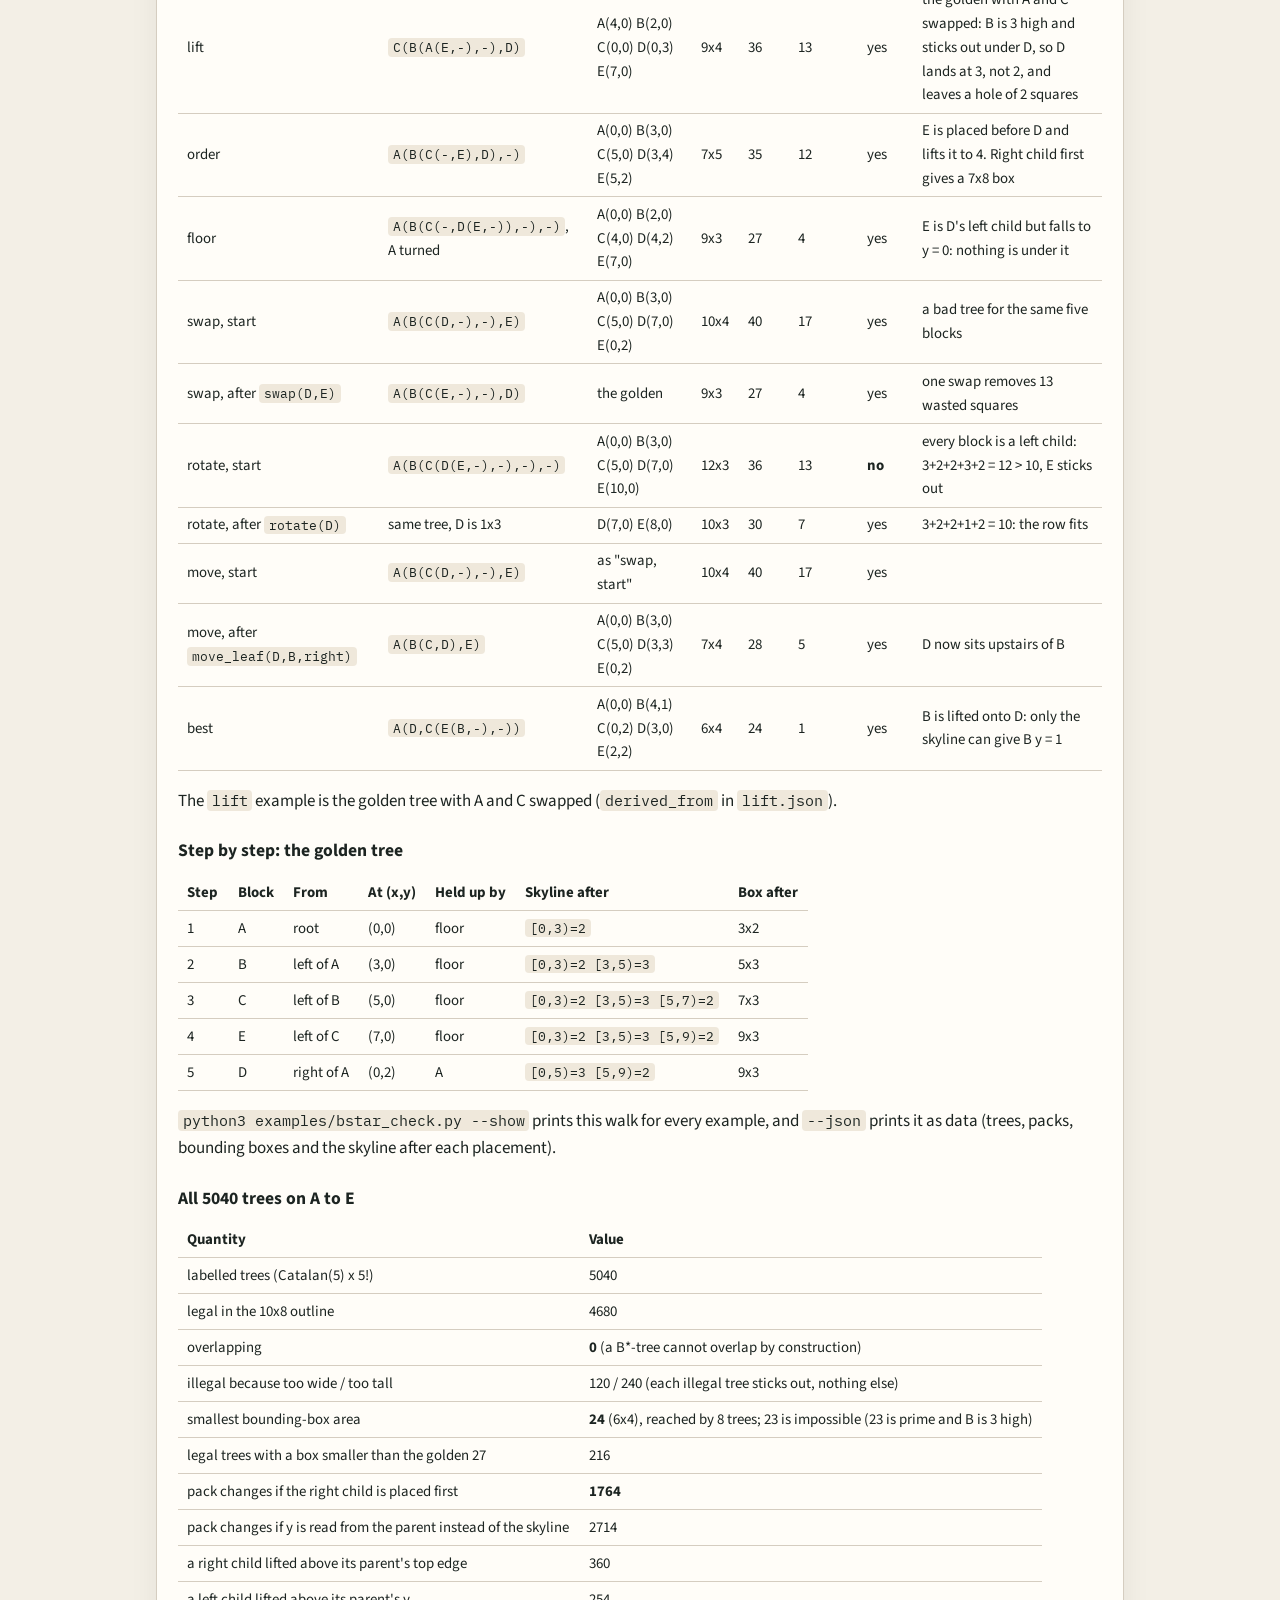
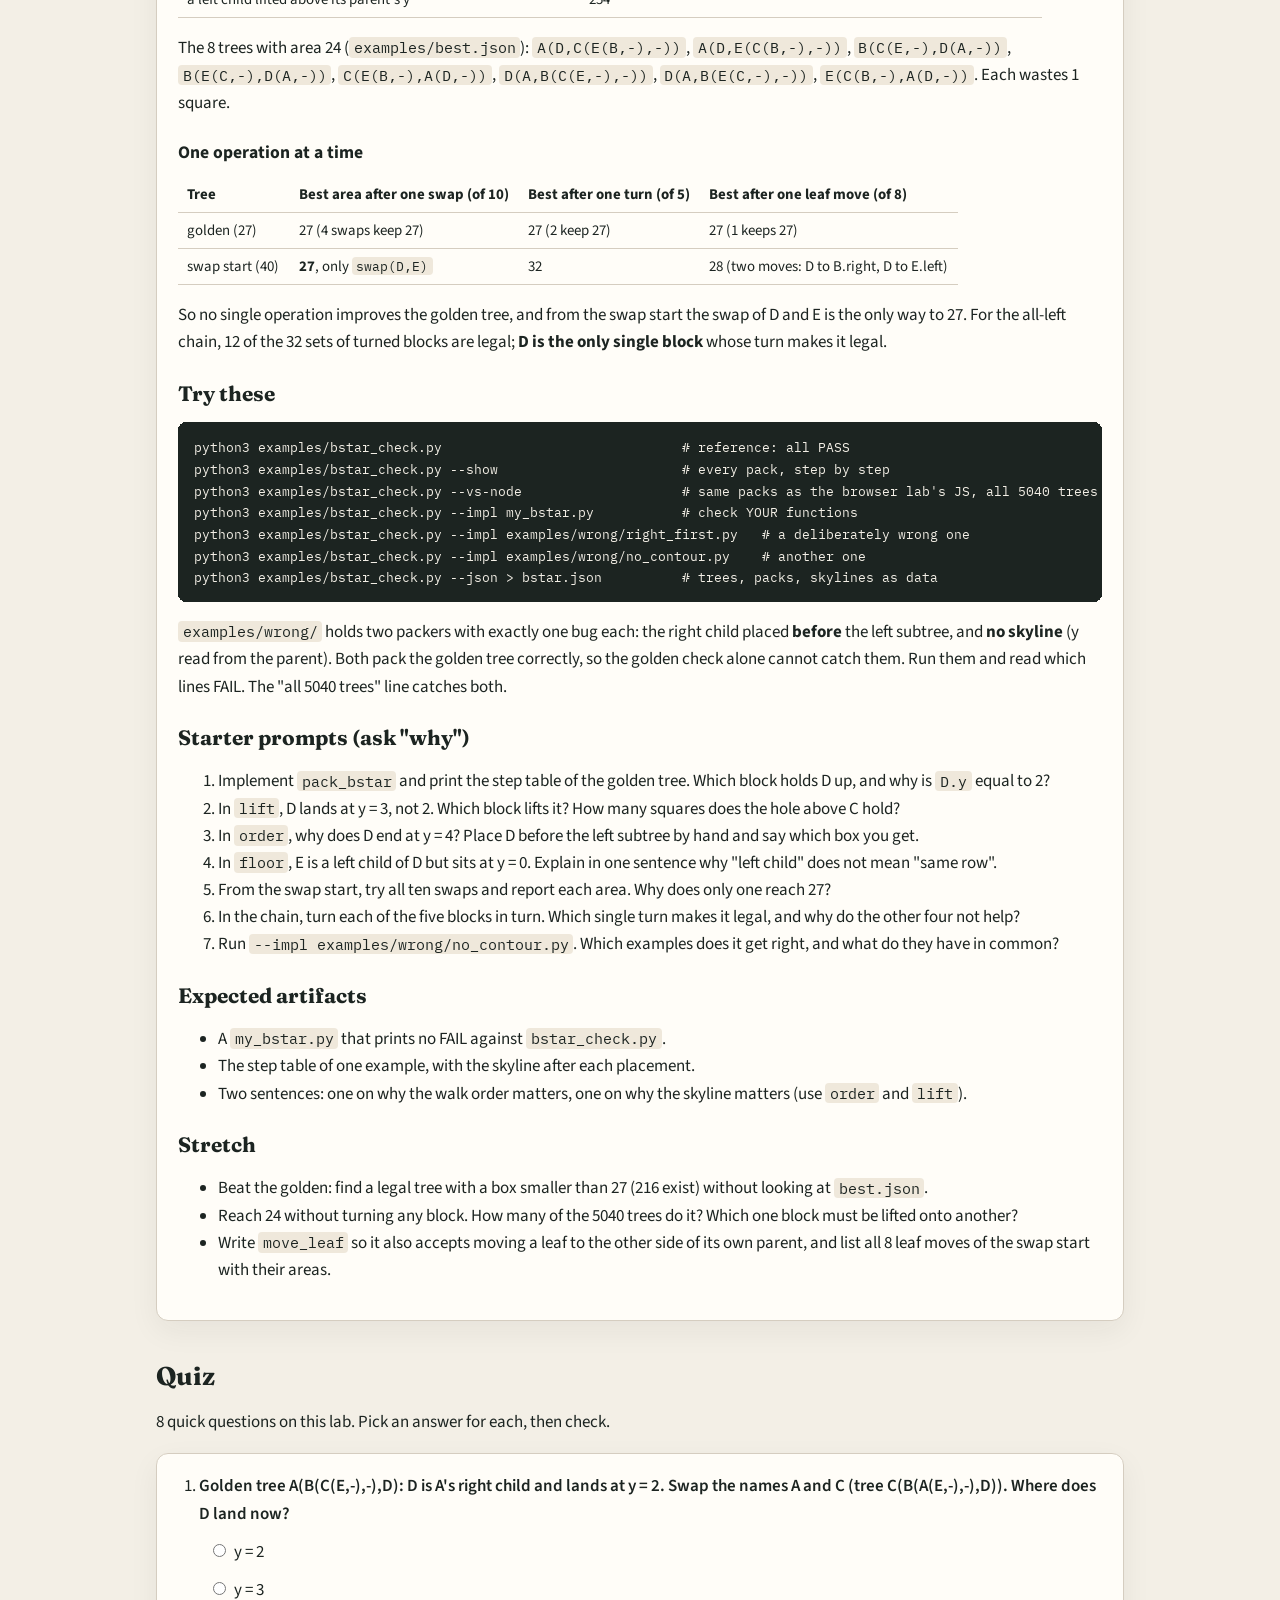
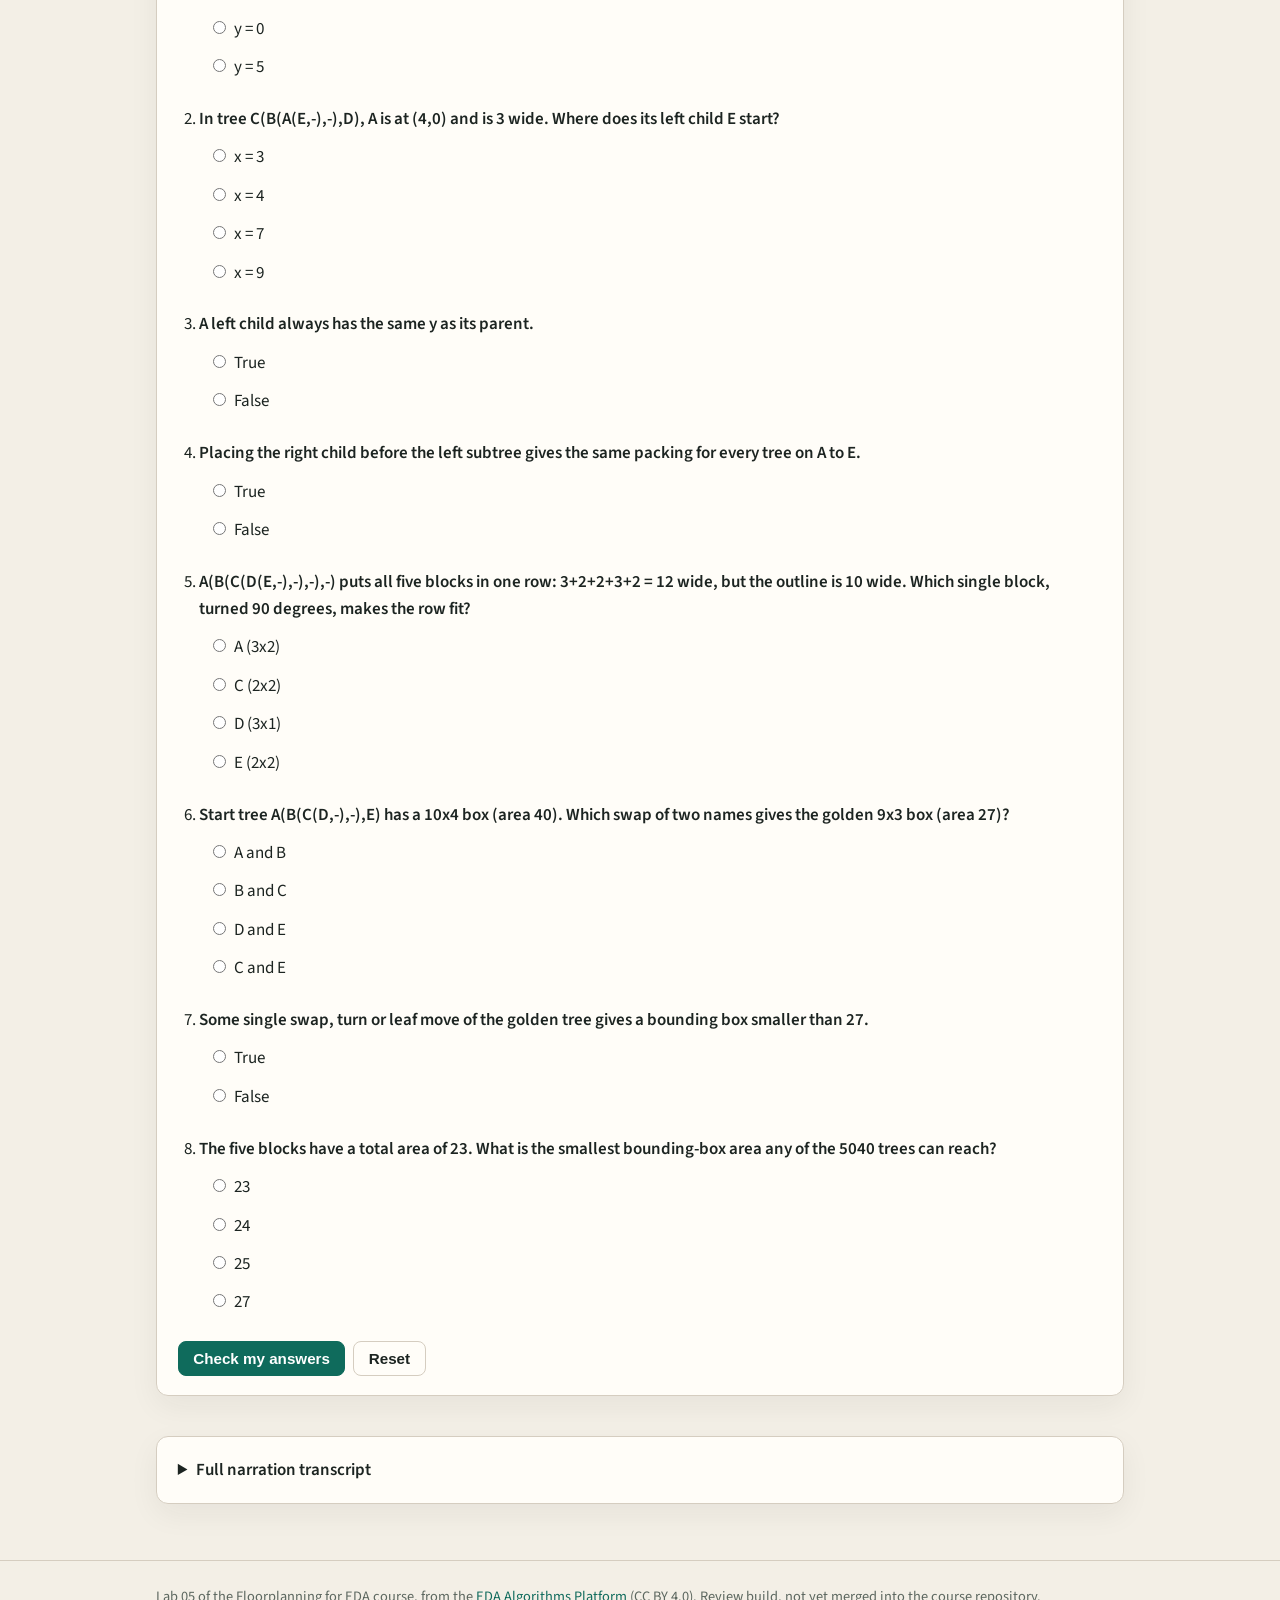
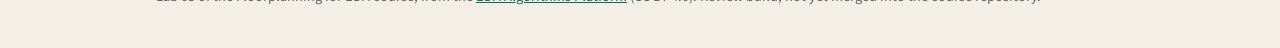
==== commit 939de506: "Lab 05: animated lessons for parts 1-2 (EN/FR)" ====
--- a/docs/index.html
+++ b/docs/index.html
@@ -35,7 +35,7 @@
 
     <section id="video">
       <div class="card video-card">
-        <div class="player" data-lang="en" data-subs-label="English"><video controls preload="metadata" poster="slides/poster-1.webp"><source src="parts/part-1.mp4" type="video/mp4"><track kind="subtitles" src="parts/part-1.vtt" srclang="en" label="English" default>Your browser does not support the video tag.</video><div class="speed" role="group" aria-label="Speed"><span>Speed</span><button type="button" class="chip" data-speed="1" aria-pressed="true">1×</button><button type="button" class="chip" data-speed="1.25" aria-pressed="false">1.25×</button><button type="button" class="chip" data-speed="1.5" aria-pressed="false">1.5×</button><button type="button" class="chip" data-speed="1.75" aria-pressed="false">1.75×</button><button type="button" class="chip" data-speed="2" aria-pressed="false">2×</button></div><p class="parts-note">Five short parts: the next one starts by itself. Pick a part below, or a speed; it applies to every part. Each part also has an interactive lesson: use its link below the part.</p><ol class="parts"><li><button type="button" class="part" data-src="parts/part-1.mp4" data-vtt="parts/part-1.vtt" data-poster="slides/poster-1.webp" aria-current="true"><span class="pn">Part 1</span><span class="pt">A tree is a recipe</span><span class="pl">1:35</span></button><a class="lesson-link" href="lessons/part-1/">Interactive lesson</a></li><li><button type="button" class="part" data-src="parts/part-2.mp4" data-vtt="parts/part-2.vtt" data-poster="slides/poster-2.webp"><span class="pn">Part 2</span><span class="pt">Walking the tree</span><span class="pl">1:05</span></button></li><li><button type="button" class="part" data-src="parts/part-3.mp4" data-vtt="parts/part-3.vtt" data-poster="slides/poster-3.webp"><span class="pn">Part 3</span><span class="pt">The skyline and the score</span><span class="pl">1:25</span></button></li><li><button type="button" class="part" data-src="parts/part-4.mp4" data-vtt="parts/part-4.vtt" data-poster="slides/poster-4.webp"><span class="pn">Part 4</span><span class="pt">Too wide: turn a block</span><span class="pl">1:13</span></button></li><li><button type="button" class="part" data-src="parts/part-5.mp4" data-vtt="parts/part-5.vtt" data-poster="slides/poster-5.webp"><span class="pn">Part 5</span><span class="pt">The tightest floorplan, your turn</span><span class="pl">2:02</span></button></li></ol></div>
+        <div class="player" data-lang="en" data-subs-label="English"><video controls preload="metadata" poster="slides/poster-1.webp"><source src="parts/part-1.mp4" type="video/mp4"><track kind="subtitles" src="parts/part-1.vtt" srclang="en" label="English" default>Your browser does not support the video tag.</video><div class="speed" role="group" aria-label="Speed"><span>Speed</span><button type="button" class="chip" data-speed="1" aria-pressed="true">1×</button><button type="button" class="chip" data-speed="1.25" aria-pressed="false">1.25×</button><button type="button" class="chip" data-speed="1.5" aria-pressed="false">1.5×</button><button type="button" class="chip" data-speed="1.75" aria-pressed="false">1.75×</button><button type="button" class="chip" data-speed="2" aria-pressed="false">2×</button></div><p class="parts-note">Five short parts: the next one starts by itself. Pick a part below, or a speed; it applies to every part. Each part also has an interactive lesson: use its link below the part.</p><ol class="parts"><li><button type="button" class="part" data-src="parts/part-1.mp4" data-vtt="parts/part-1.vtt" data-poster="slides/poster-1.webp" aria-current="true"><span class="pn">Part 1</span><span class="pt">A tree is a recipe</span><span class="pl">1:35</span></button><a class="lesson-link" href="lessons/part-1/">Interactive lesson</a></li><li><button type="button" class="part" data-src="parts/part-2.mp4" data-vtt="parts/part-2.vtt" data-poster="slides/poster-2.webp"><span class="pn">Part 2</span><span class="pt">Walking the tree</span><span class="pl">1:05</span></button><a class="lesson-link" href="lessons/part-2/">Interactive lesson</a></li><li><button type="button" class="part" data-src="parts/part-3.mp4" data-vtt="parts/part-3.vtt" data-poster="slides/poster-3.webp"><span class="pn">Part 3</span><span class="pt">The skyline and the score</span><span class="pl">1:25</span></button></li><li><button type="button" class="part" data-src="parts/part-4.mp4" data-vtt="parts/part-4.vtt" data-poster="slides/poster-4.webp"><span class="pn">Part 4</span><span class="pt">Too wide: turn a block</span><span class="pl">1:13</span></button></li><li><button type="button" class="part" data-src="parts/part-5.mp4" data-vtt="parts/part-5.vtt" data-poster="slides/poster-5.webp"><span class="pn">Part 5</span><span class="pt">The tightest floorplan, your turn</span><span class="pl">2:02</span></button></li></ol></div>
         <p class="meta"><strong>7:19</strong> · 5 parts · 32 slides · English narration and subtitles</p>
         <div class="btns"><a class="btn" href="video.mp4" download>Download full video (MP4)</a><a class="btn" href="subs.srt" download>Subtitles (SRT)</a></div>
       </div>
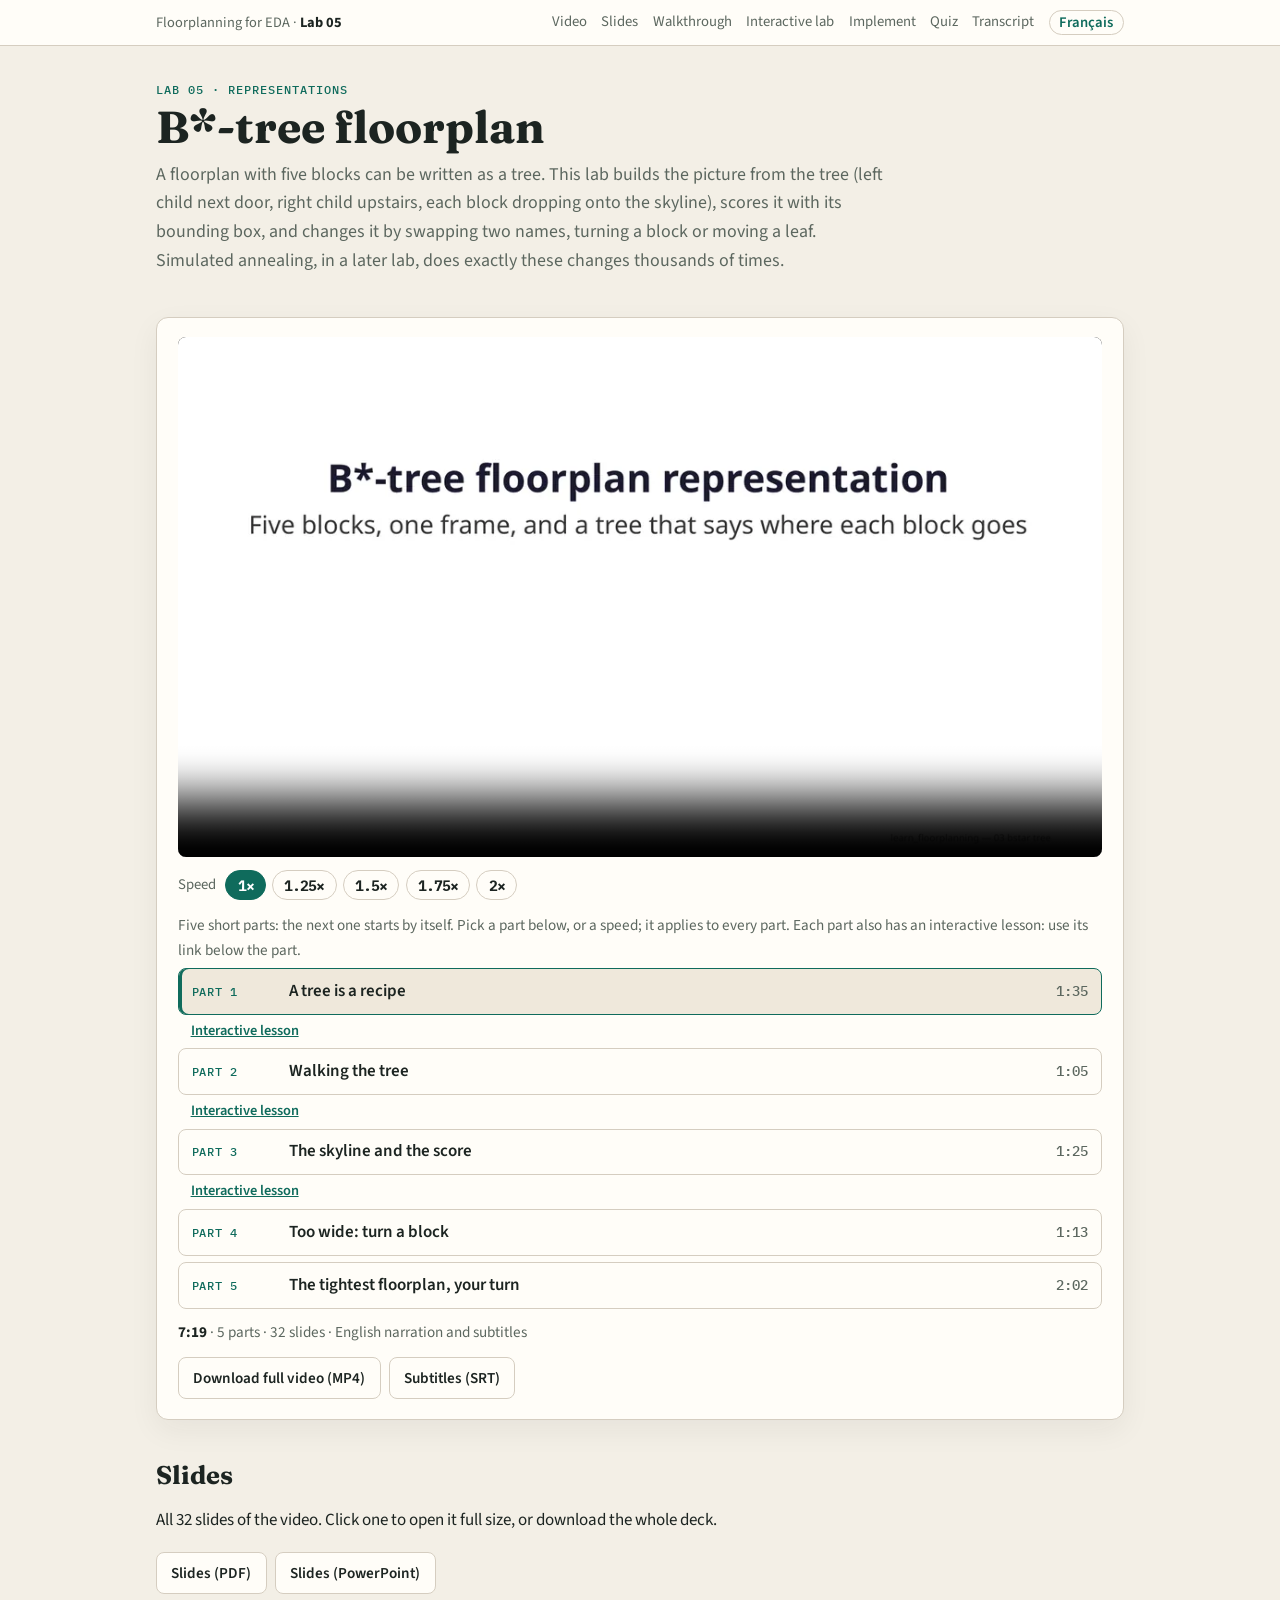
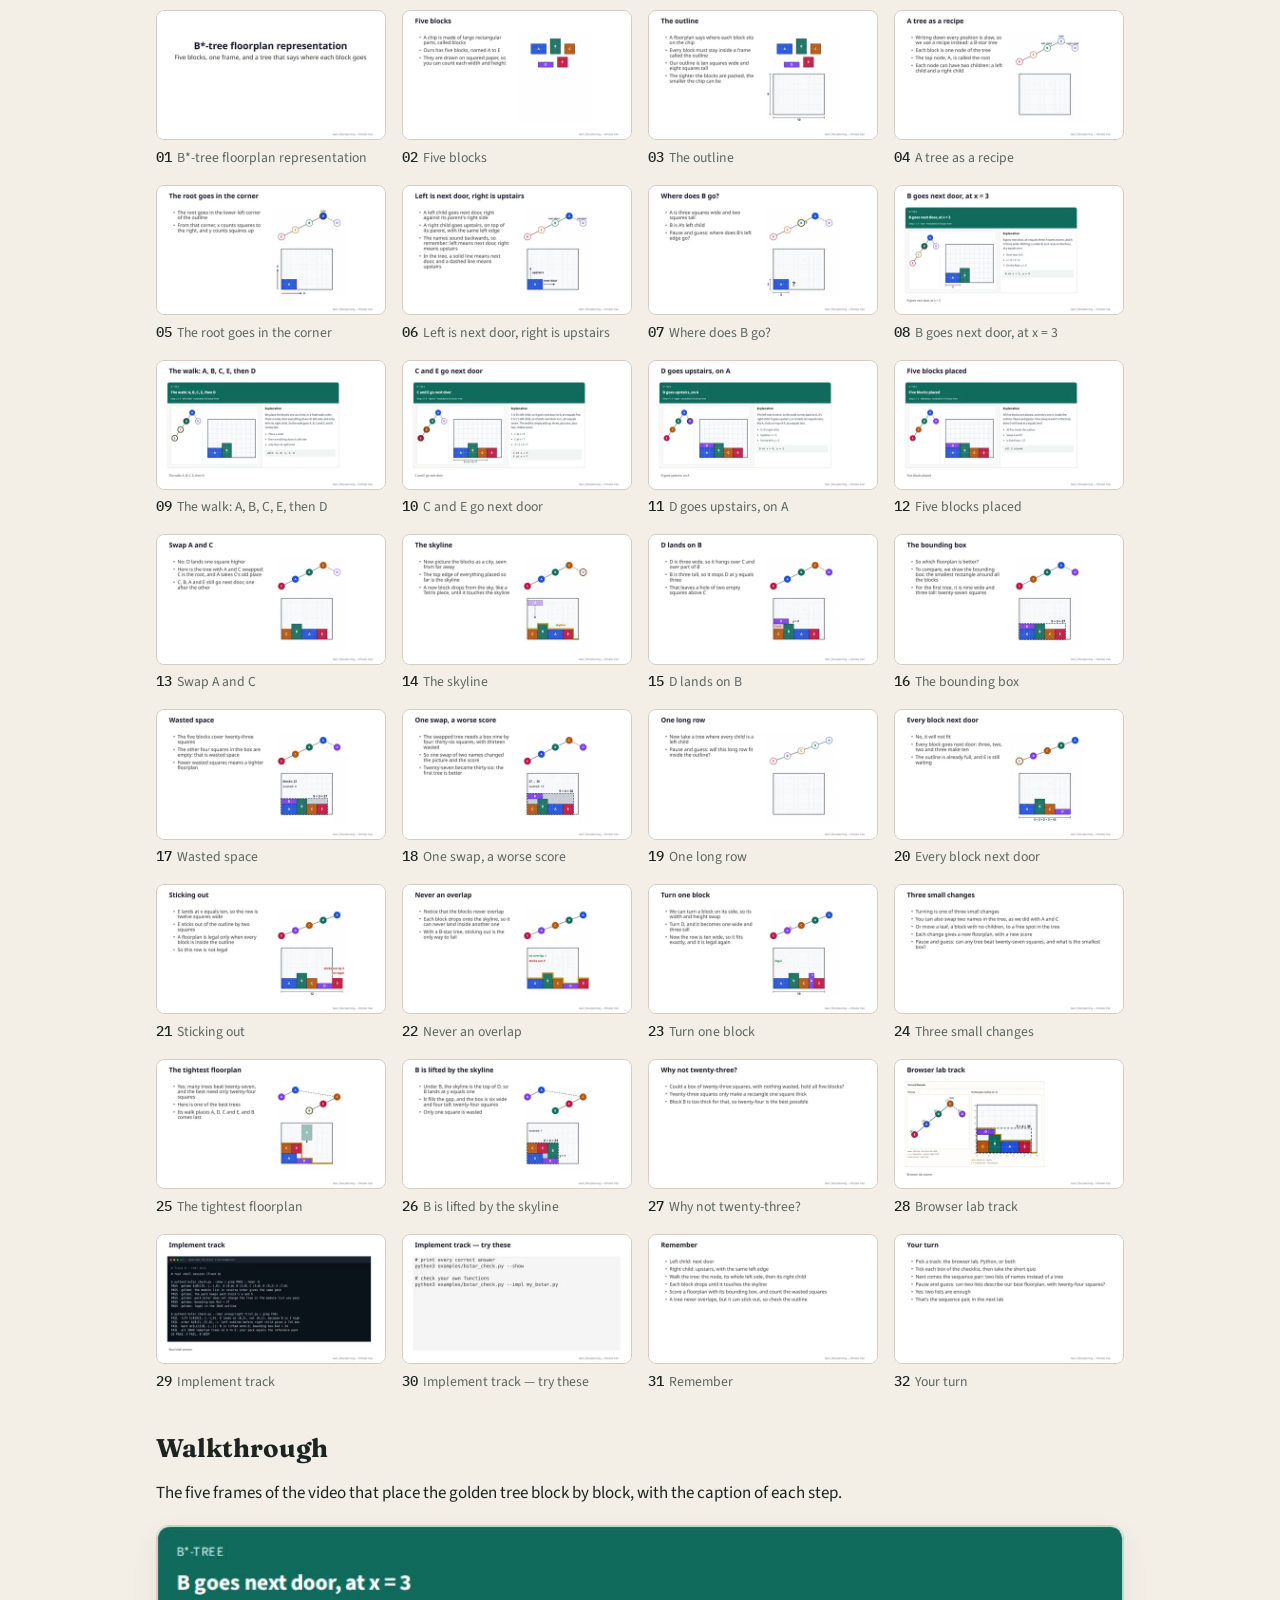
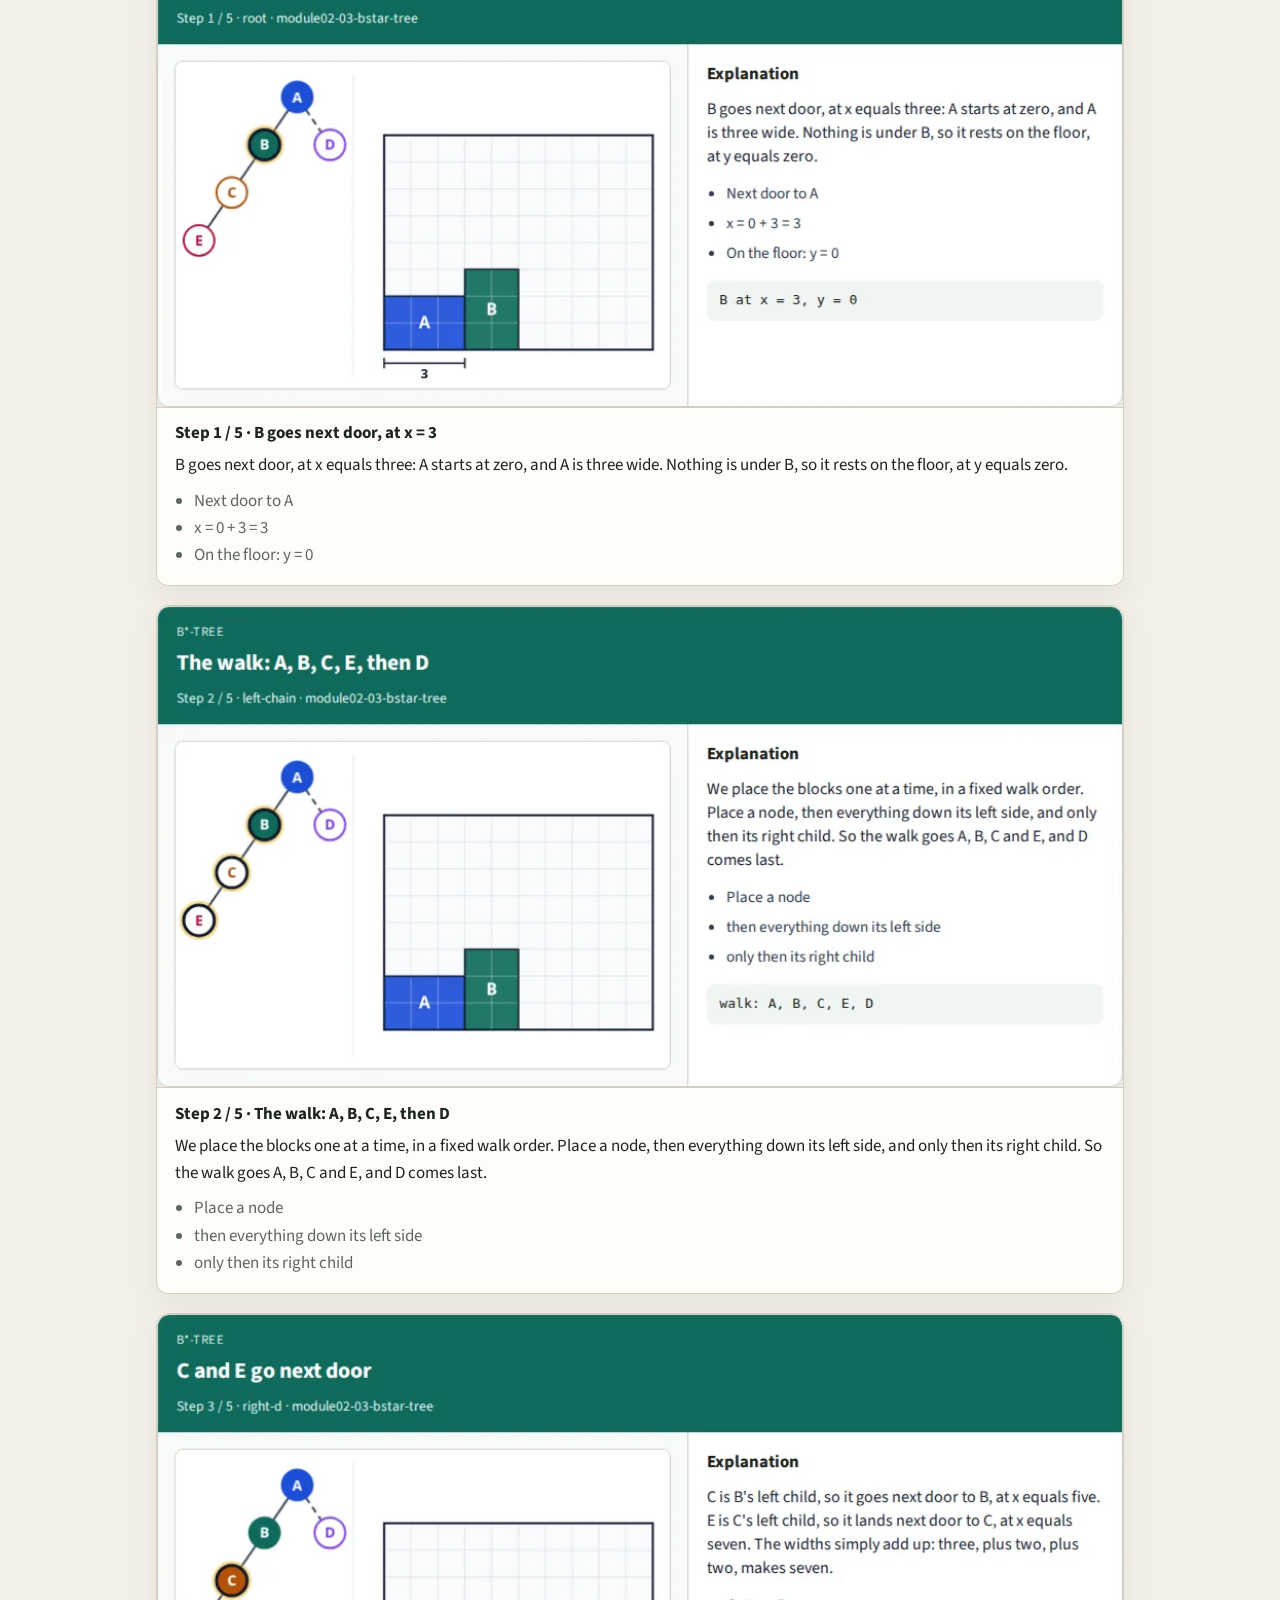
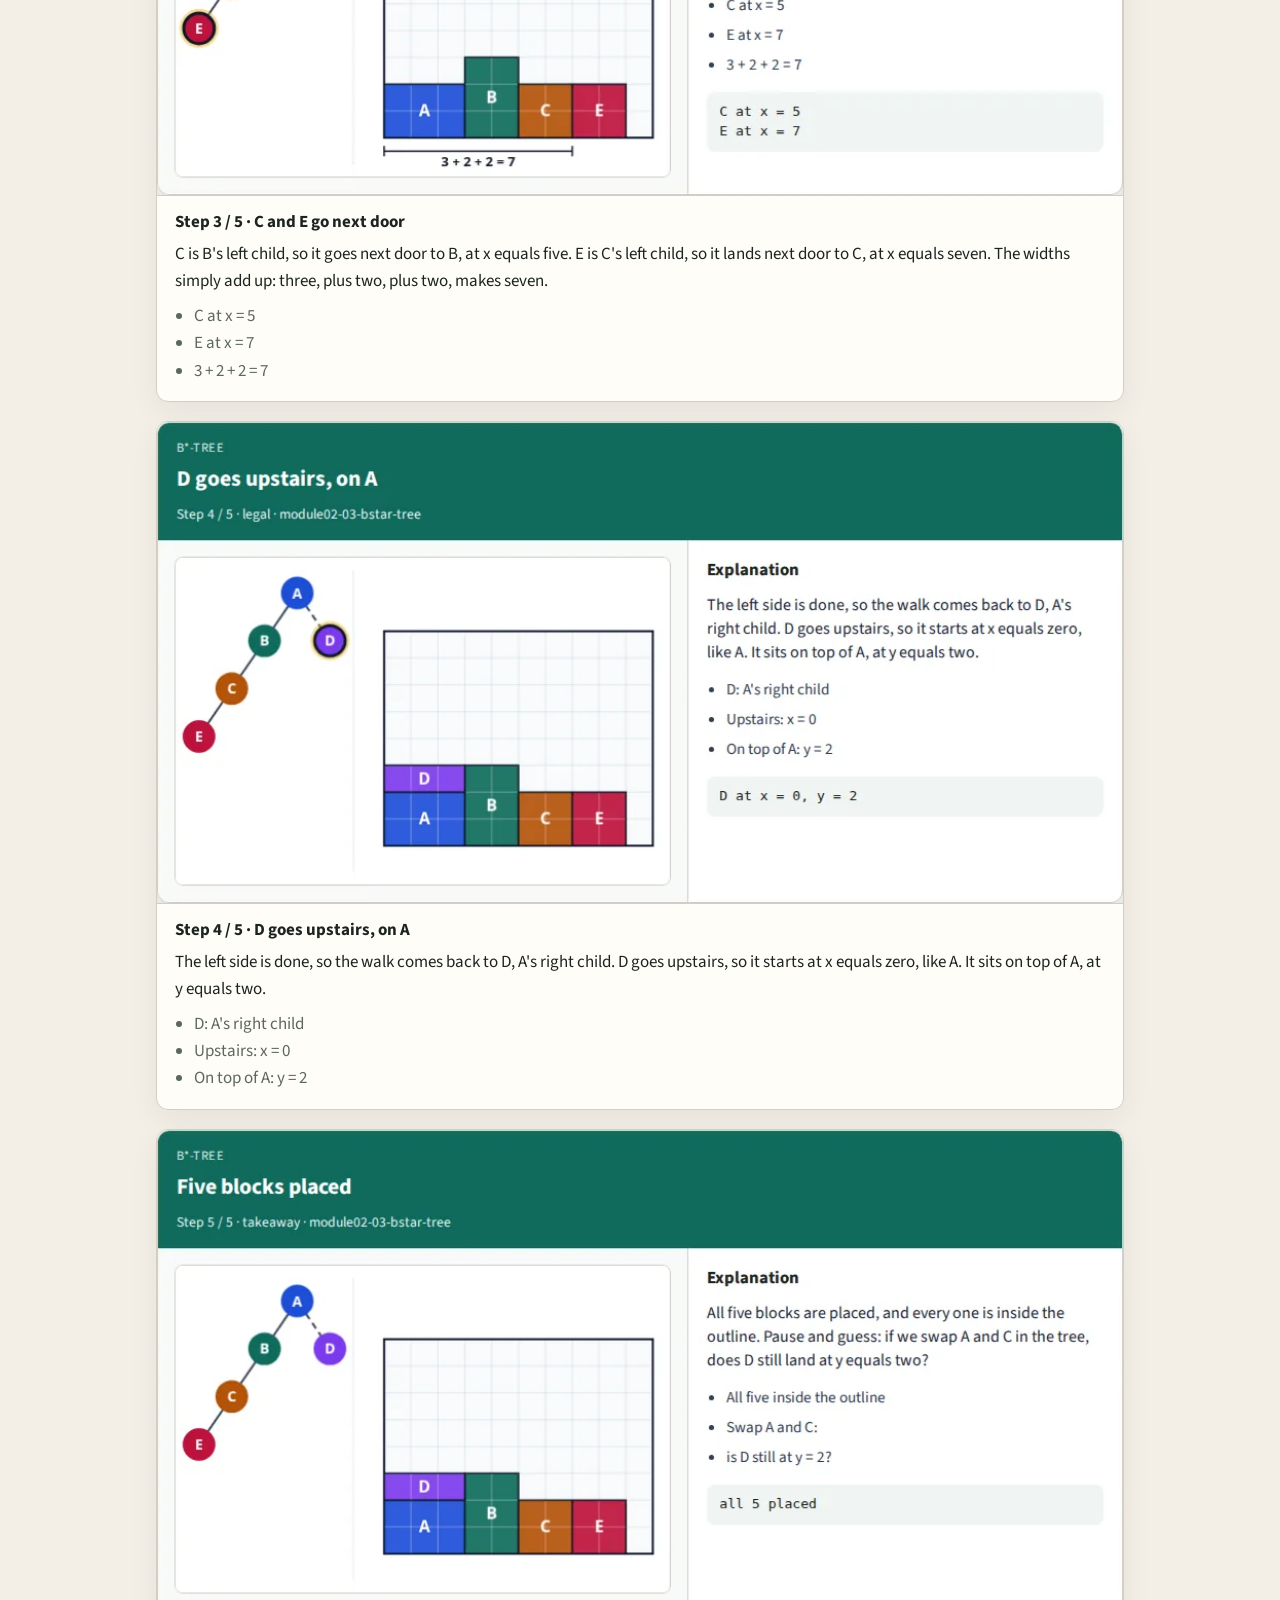
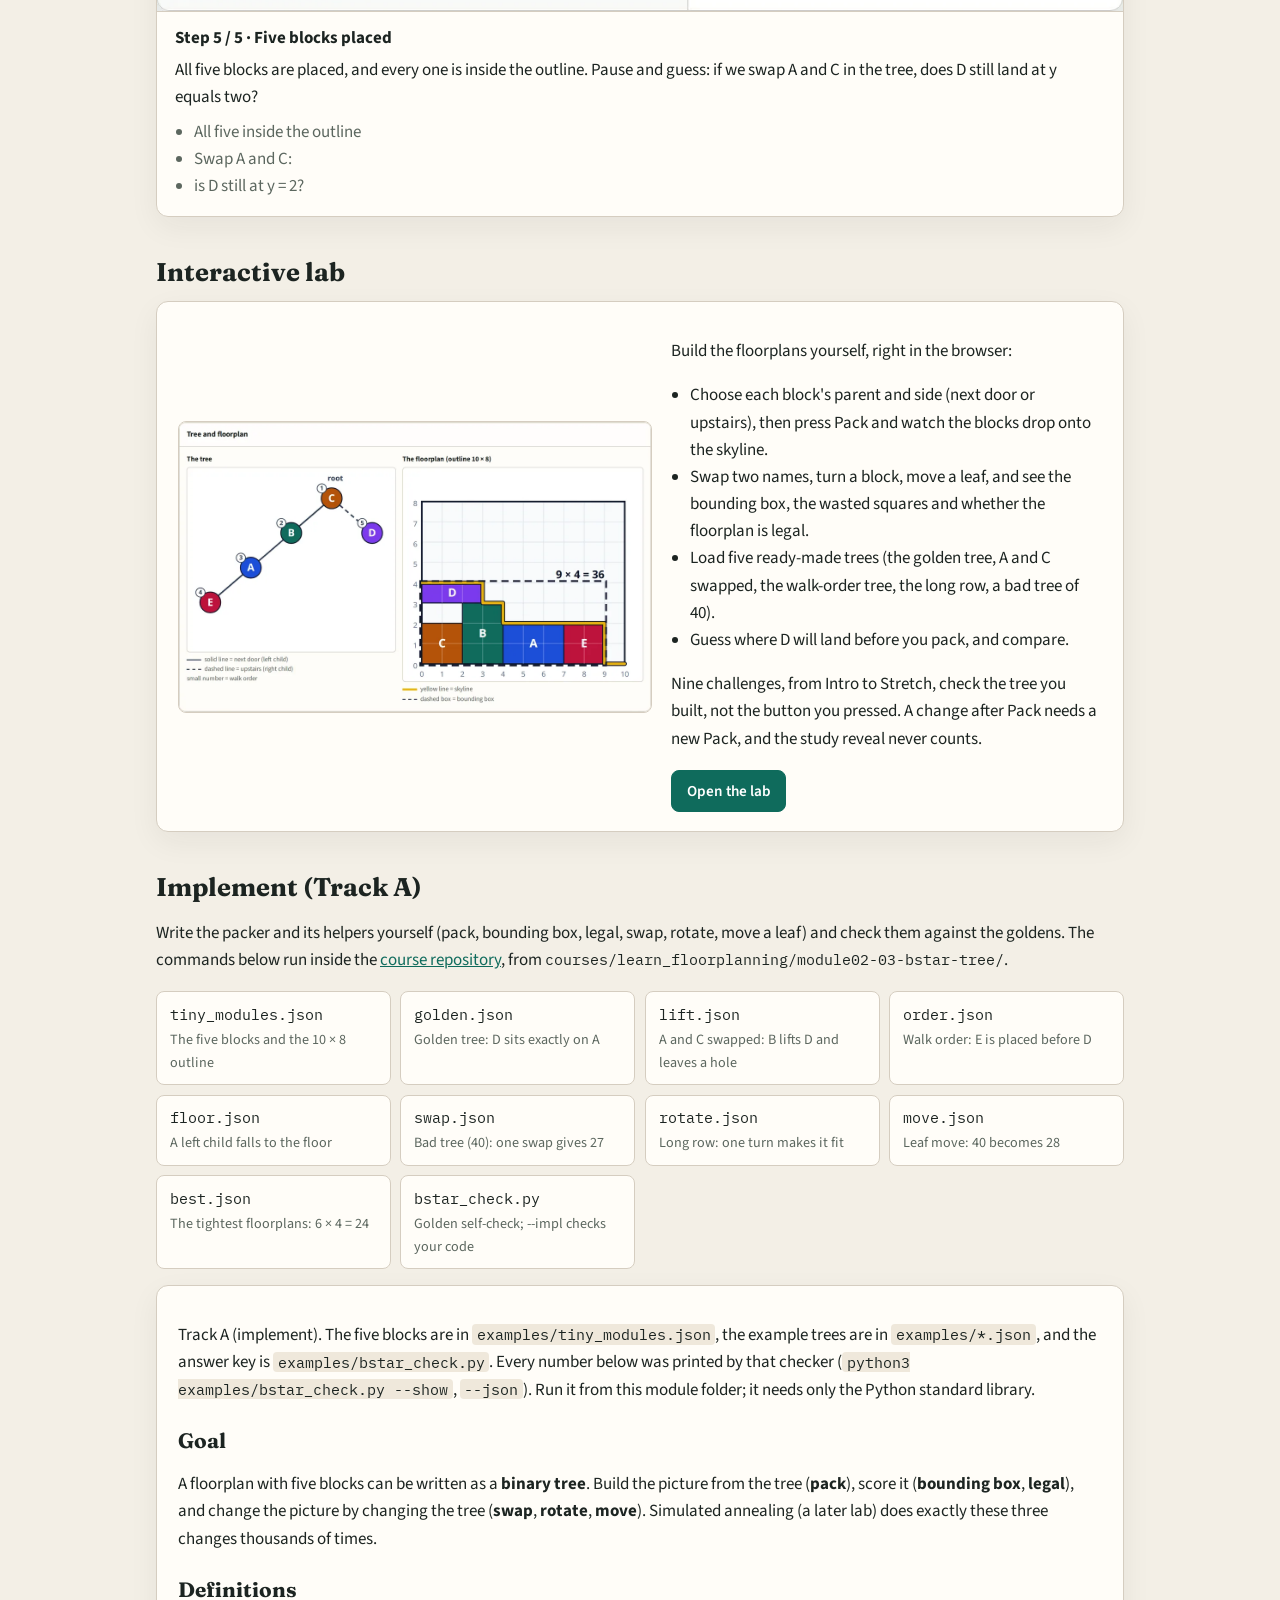
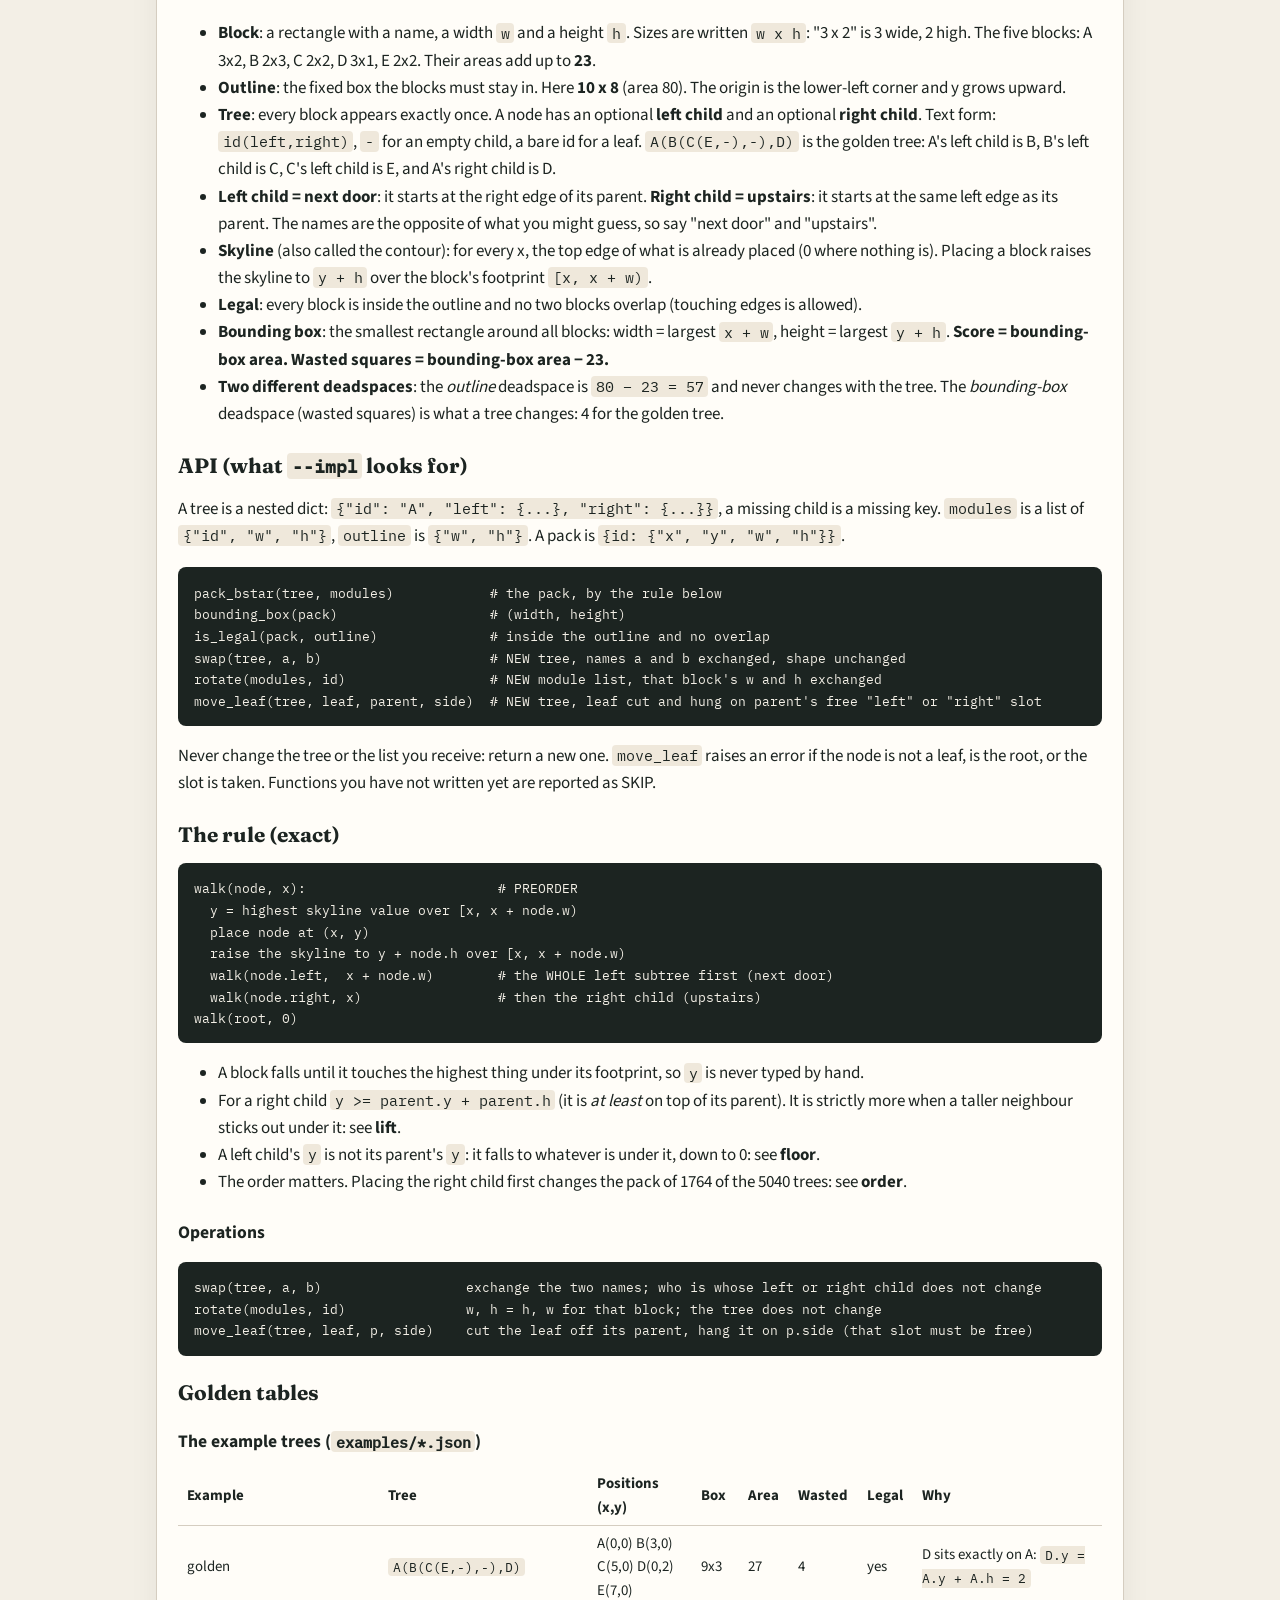
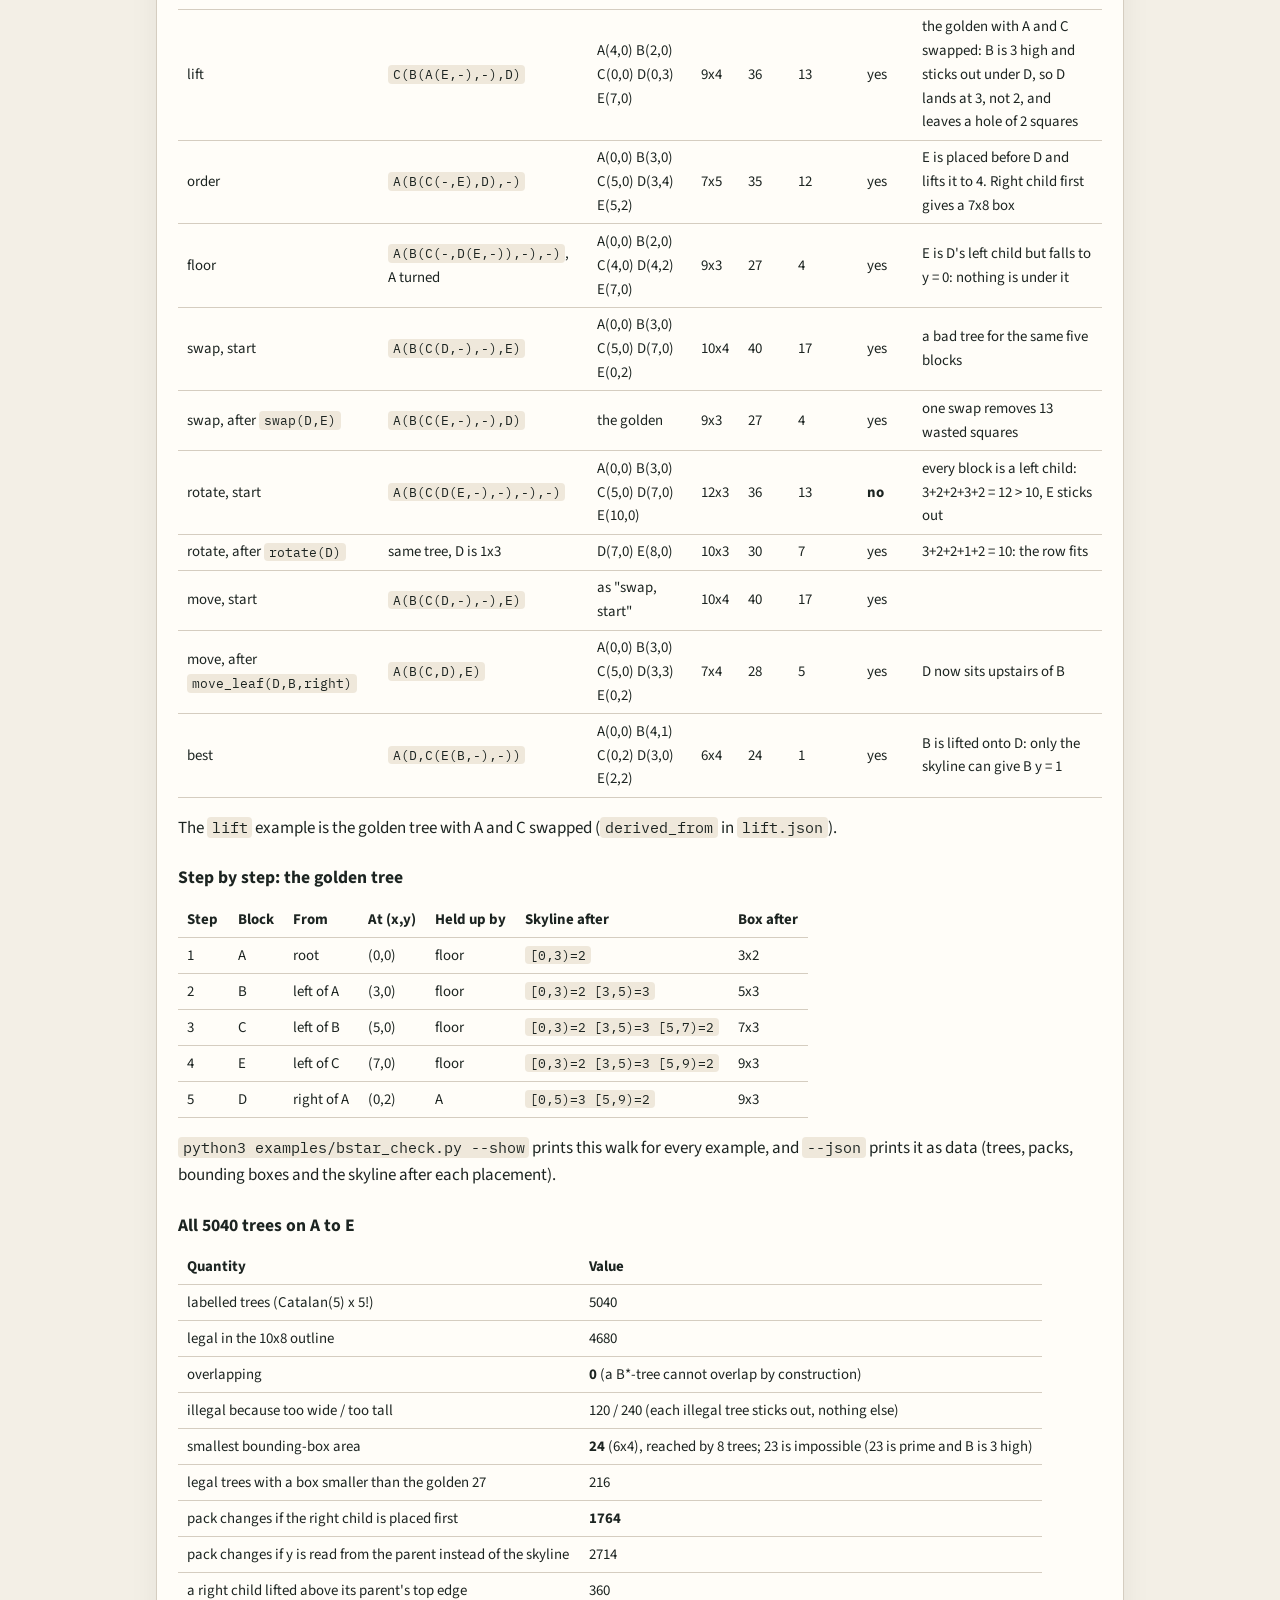
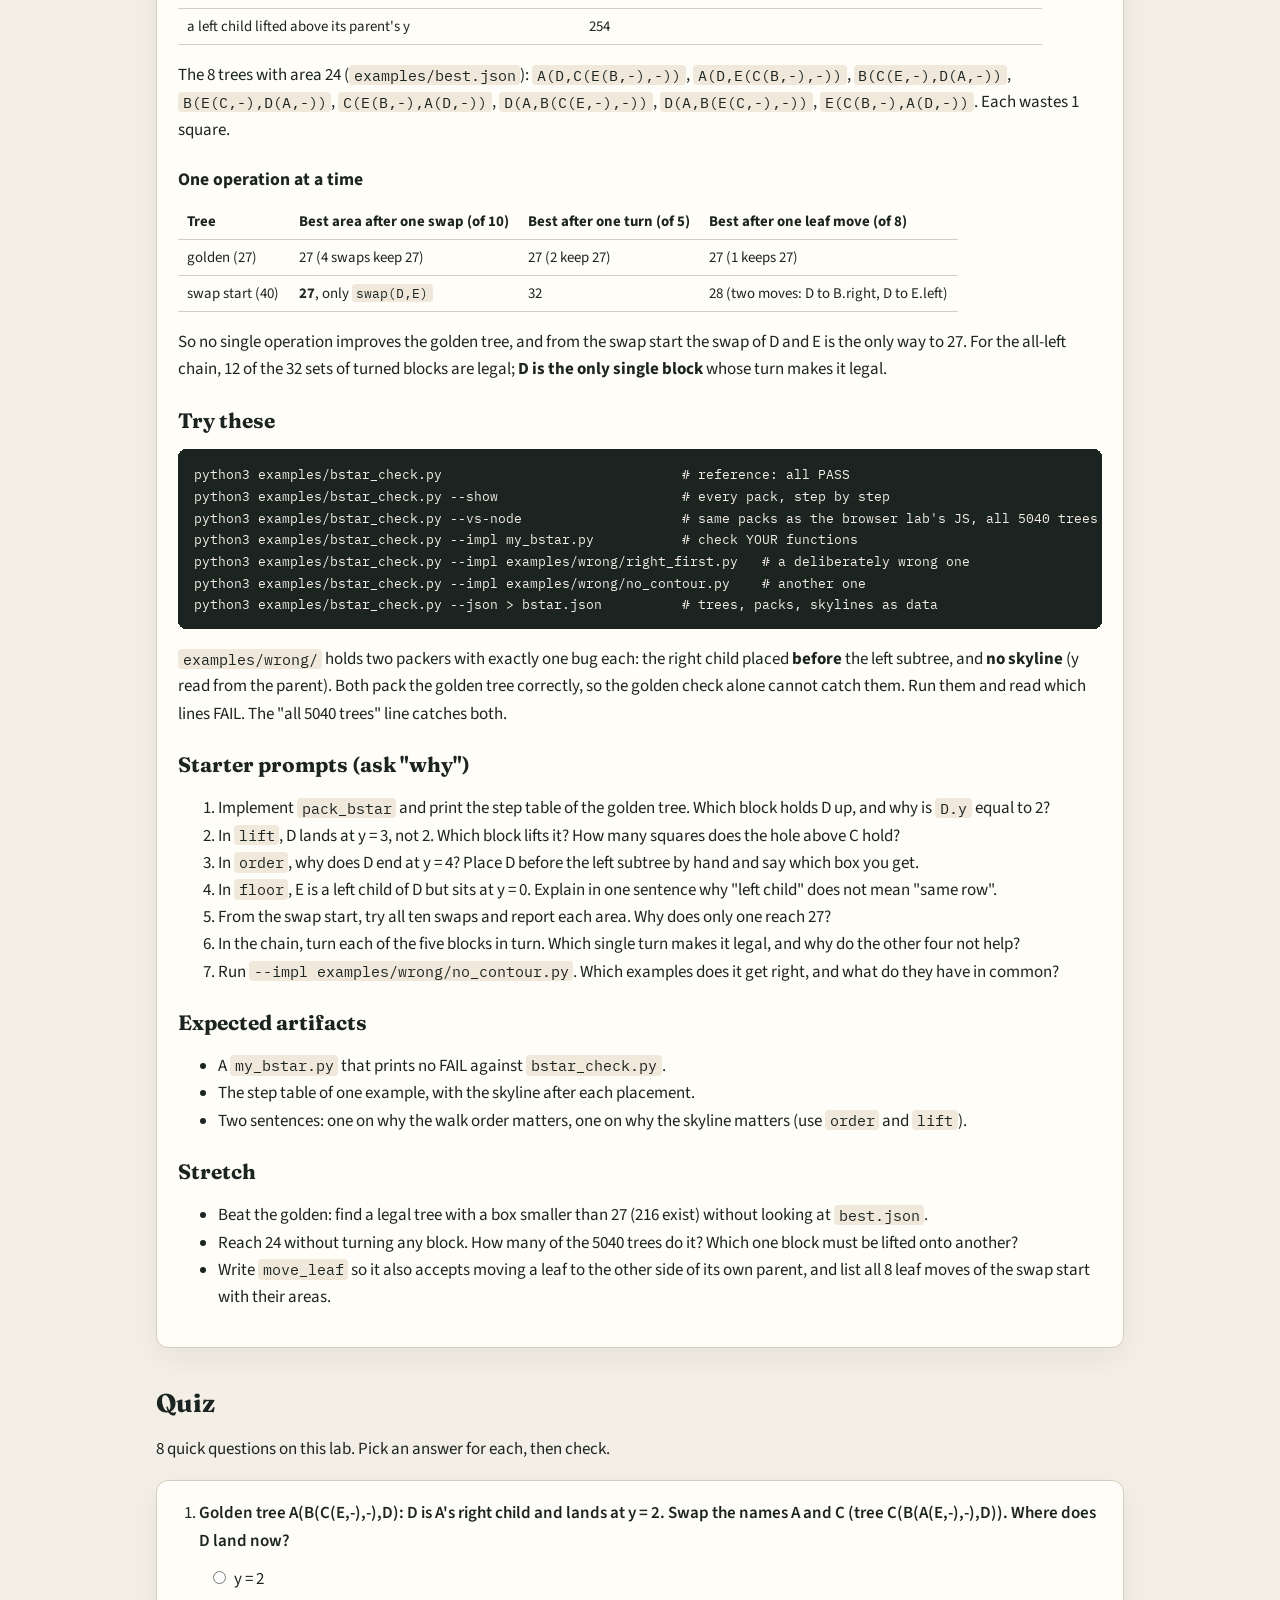
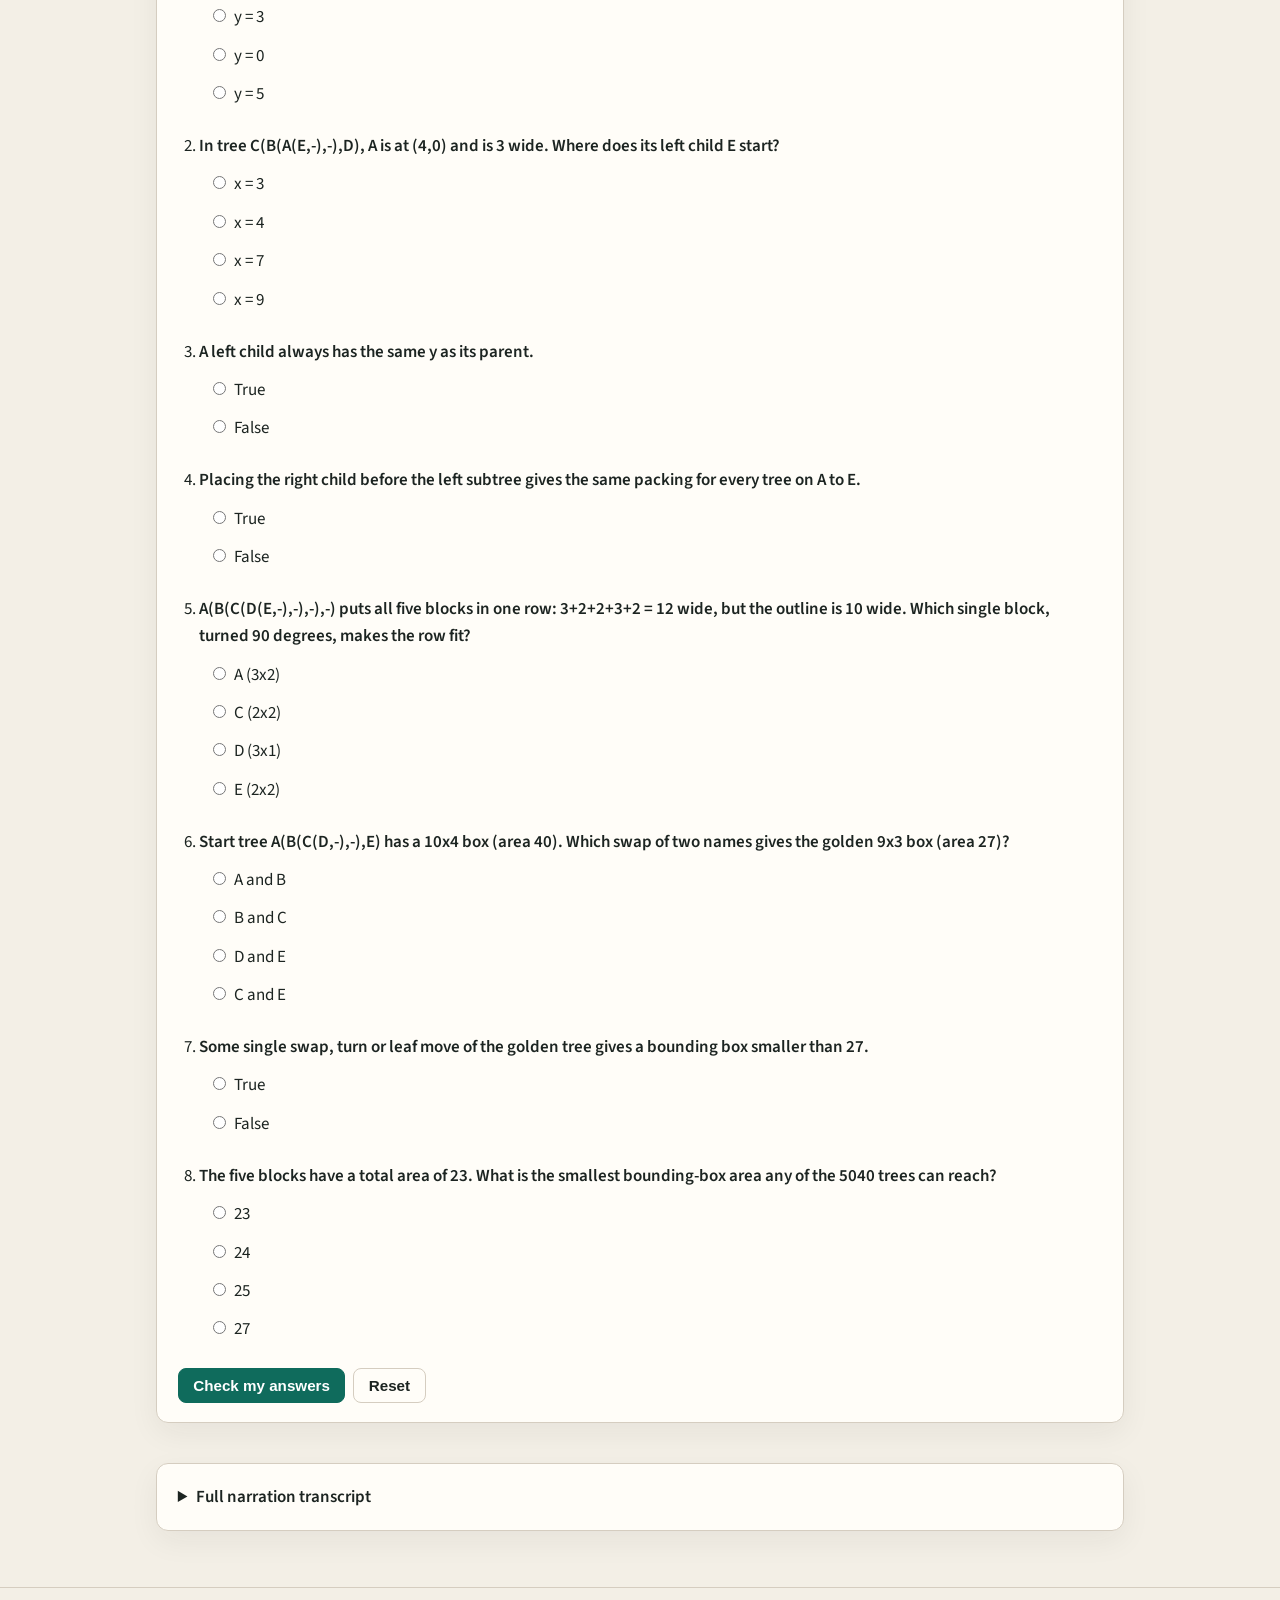
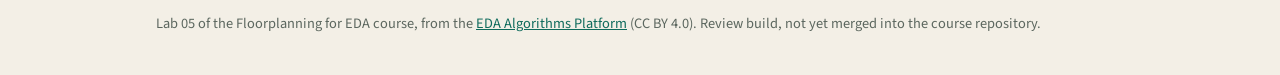
==== commit 847ab362: "Lab 05: animated lesson for part 3 (EN/FR)" ====
--- a/docs/index.html
+++ b/docs/index.html
@@ -35,7 +35,7 @@
 
     <section id="video">
       <div class="card video-card">
-        <div class="player" data-lang="en" data-subs-label="English"><video controls preload="metadata" poster="slides/poster-1.webp"><source src="parts/part-1.mp4" type="video/mp4"><track kind="subtitles" src="parts/part-1.vtt" srclang="en" label="English" default>Your browser does not support the video tag.</video><div class="speed" role="group" aria-label="Speed"><span>Speed</span><button type="button" class="chip" data-speed="1" aria-pressed="true">1×</button><button type="button" class="chip" data-speed="1.25" aria-pressed="false">1.25×</button><button type="button" class="chip" data-speed="1.5" aria-pressed="false">1.5×</button><button type="button" class="chip" data-speed="1.75" aria-pressed="false">1.75×</button><button type="button" class="chip" data-speed="2" aria-pressed="false">2×</button></div><p class="parts-note">Five short parts: the next one starts by itself. Pick a part below, or a speed; it applies to every part. Each part also has an interactive lesson: use its link below the part.</p><ol class="parts"><li><button type="button" class="part" data-src="parts/part-1.mp4" data-vtt="parts/part-1.vtt" data-poster="slides/poster-1.webp" aria-current="true"><span class="pn">Part 1</span><span class="pt">A tree is a recipe</span><span class="pl">1:35</span></button><a class="lesson-link" href="lessons/part-1/">Interactive lesson</a></li><li><button type="button" class="part" data-src="parts/part-2.mp4" data-vtt="parts/part-2.vtt" data-poster="slides/poster-2.webp"><span class="pn">Part 2</span><span class="pt">Walking the tree</span><span class="pl">1:05</span></button><a class="lesson-link" href="lessons/part-2/">Interactive lesson</a></li><li><button type="button" class="part" data-src="parts/part-3.mp4" data-vtt="parts/part-3.vtt" data-poster="slides/poster-3.webp"><span class="pn">Part 3</span><span class="pt">The skyline and the score</span><span class="pl">1:25</span></button></li><li><button type="button" class="part" data-src="parts/part-4.mp4" data-vtt="parts/part-4.vtt" data-poster="slides/poster-4.webp"><span class="pn">Part 4</span><span class="pt">Too wide: turn a block</span><span class="pl">1:13</span></button></li><li><button type="button" class="part" data-src="parts/part-5.mp4" data-vtt="parts/part-5.vtt" data-poster="slides/poster-5.webp"><span class="pn">Part 5</span><span class="pt">The tightest floorplan, your turn</span><span class="pl">2:02</span></button></li></ol></div>
+        <div class="player" data-lang="en" data-subs-label="English"><video controls preload="metadata" poster="slides/poster-1.webp"><source src="parts/part-1.mp4" type="video/mp4"><track kind="subtitles" src="parts/part-1.vtt" srclang="en" label="English" default>Your browser does not support the video tag.</video><div class="speed" role="group" aria-label="Speed"><span>Speed</span><button type="button" class="chip" data-speed="1" aria-pressed="true">1×</button><button type="button" class="chip" data-speed="1.25" aria-pressed="false">1.25×</button><button type="button" class="chip" data-speed="1.5" aria-pressed="false">1.5×</button><button type="button" class="chip" data-speed="1.75" aria-pressed="false">1.75×</button><button type="button" class="chip" data-speed="2" aria-pressed="false">2×</button></div><p class="parts-note">Five short parts: the next one starts by itself. Pick a part below, or a speed; it applies to every part. Each part also has an interactive lesson: use its link below the part.</p><ol class="parts"><li><button type="button" class="part" data-src="parts/part-1.mp4" data-vtt="parts/part-1.vtt" data-poster="slides/poster-1.webp" aria-current="true"><span class="pn">Part 1</span><span class="pt">A tree is a recipe</span><span class="pl">1:35</span></button><a class="lesson-link" href="lessons/part-1/">Interactive lesson</a></li><li><button type="button" class="part" data-src="parts/part-2.mp4" data-vtt="parts/part-2.vtt" data-poster="slides/poster-2.webp"><span class="pn">Part 2</span><span class="pt">Walking the tree</span><span class="pl">1:05</span></button><a class="lesson-link" href="lessons/part-2/">Interactive lesson</a></li><li><button type="button" class="part" data-src="parts/part-3.mp4" data-vtt="parts/part-3.vtt" data-poster="slides/poster-3.webp"><span class="pn">Part 3</span><span class="pt">The skyline and the score</span><span class="pl">1:25</span></button><a class="lesson-link" href="lessons/part-3/">Interactive lesson</a></li><li><button type="button" class="part" data-src="parts/part-4.mp4" data-vtt="parts/part-4.vtt" data-poster="slides/poster-4.webp"><span class="pn">Part 4</span><span class="pt">Too wide: turn a block</span><span class="pl">1:13</span></button></li><li><button type="button" class="part" data-src="parts/part-5.mp4" data-vtt="parts/part-5.vtt" data-poster="slides/poster-5.webp"><span class="pn">Part 5</span><span class="pt">The tightest floorplan, your turn</span><span class="pl">2:02</span></button></li></ol></div>
         <p class="meta"><strong>7:19</strong> · 5 parts · 32 slides · English narration and subtitles</p>
         <div class="btns"><a class="btn" href="video.mp4" download>Download full video (MP4)</a><a class="btn" href="subs.srt" download>Subtitles (SRT)</a></div>
       </div>
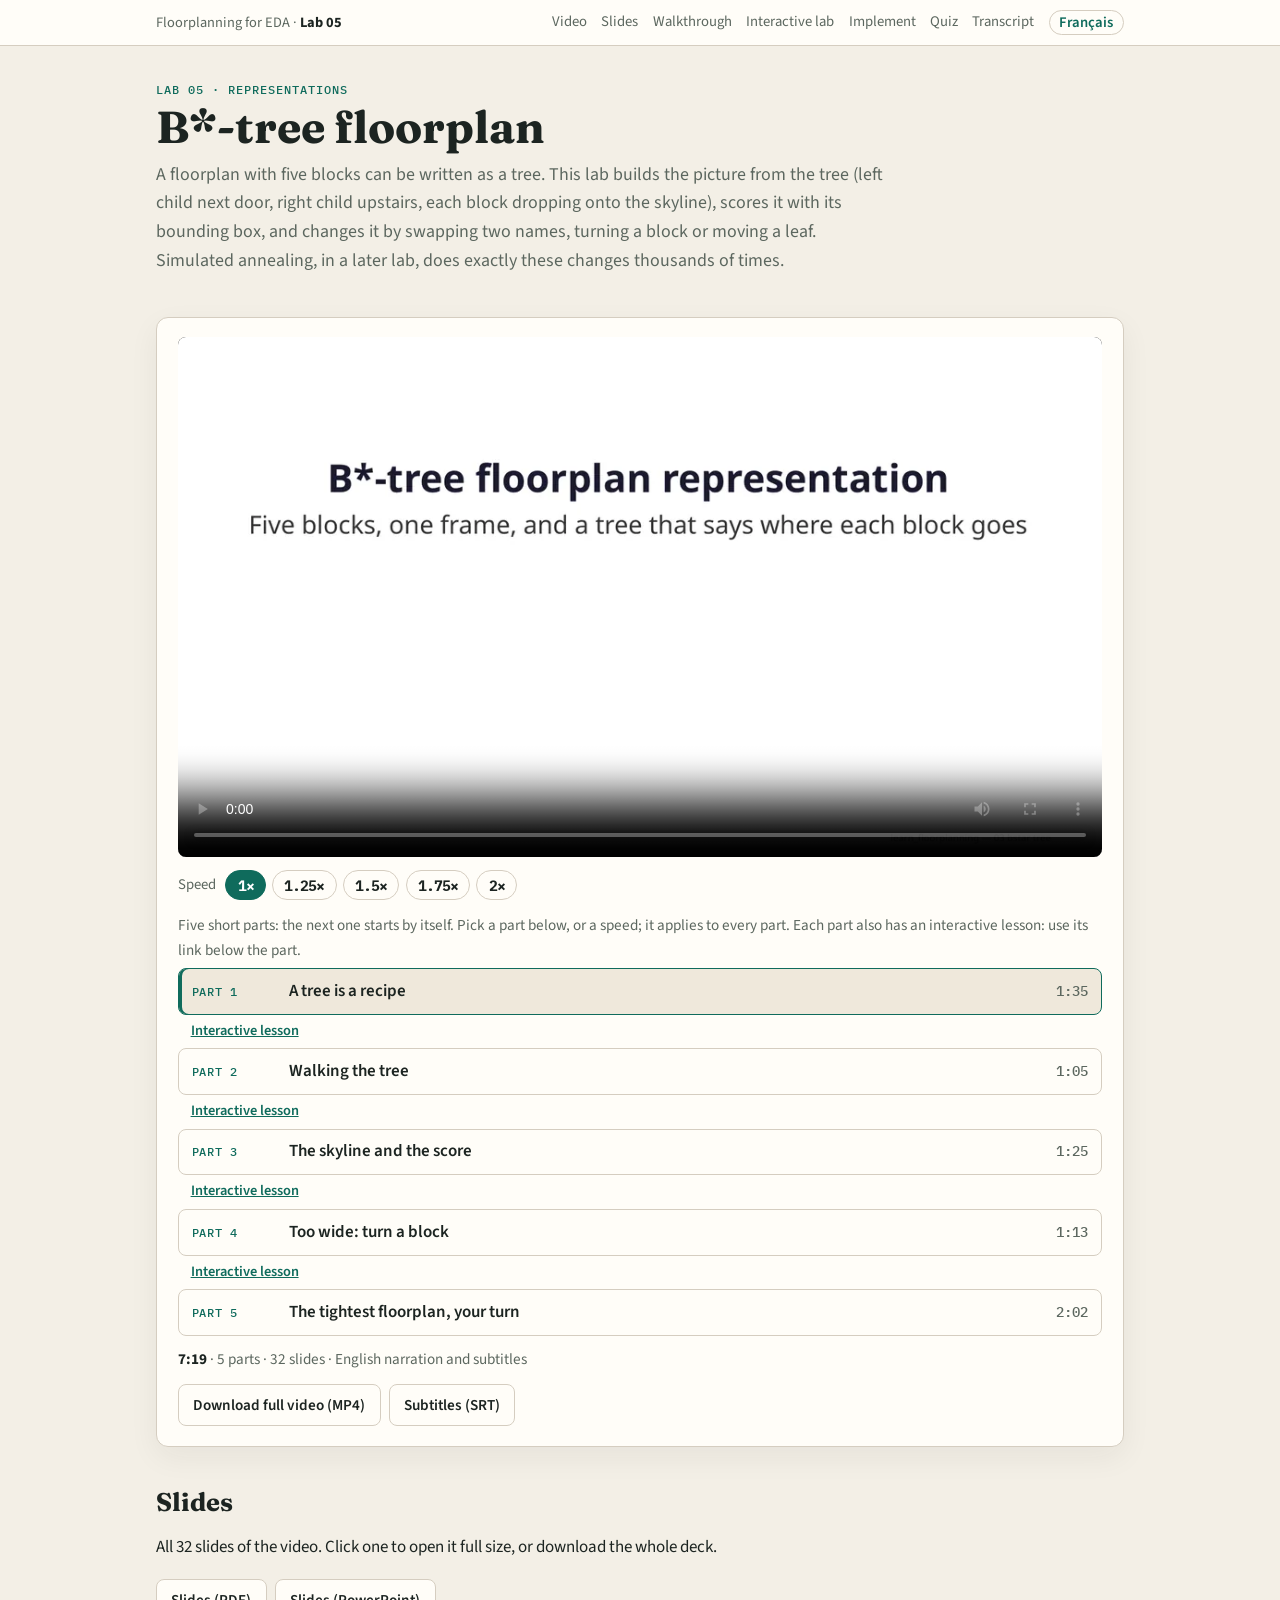
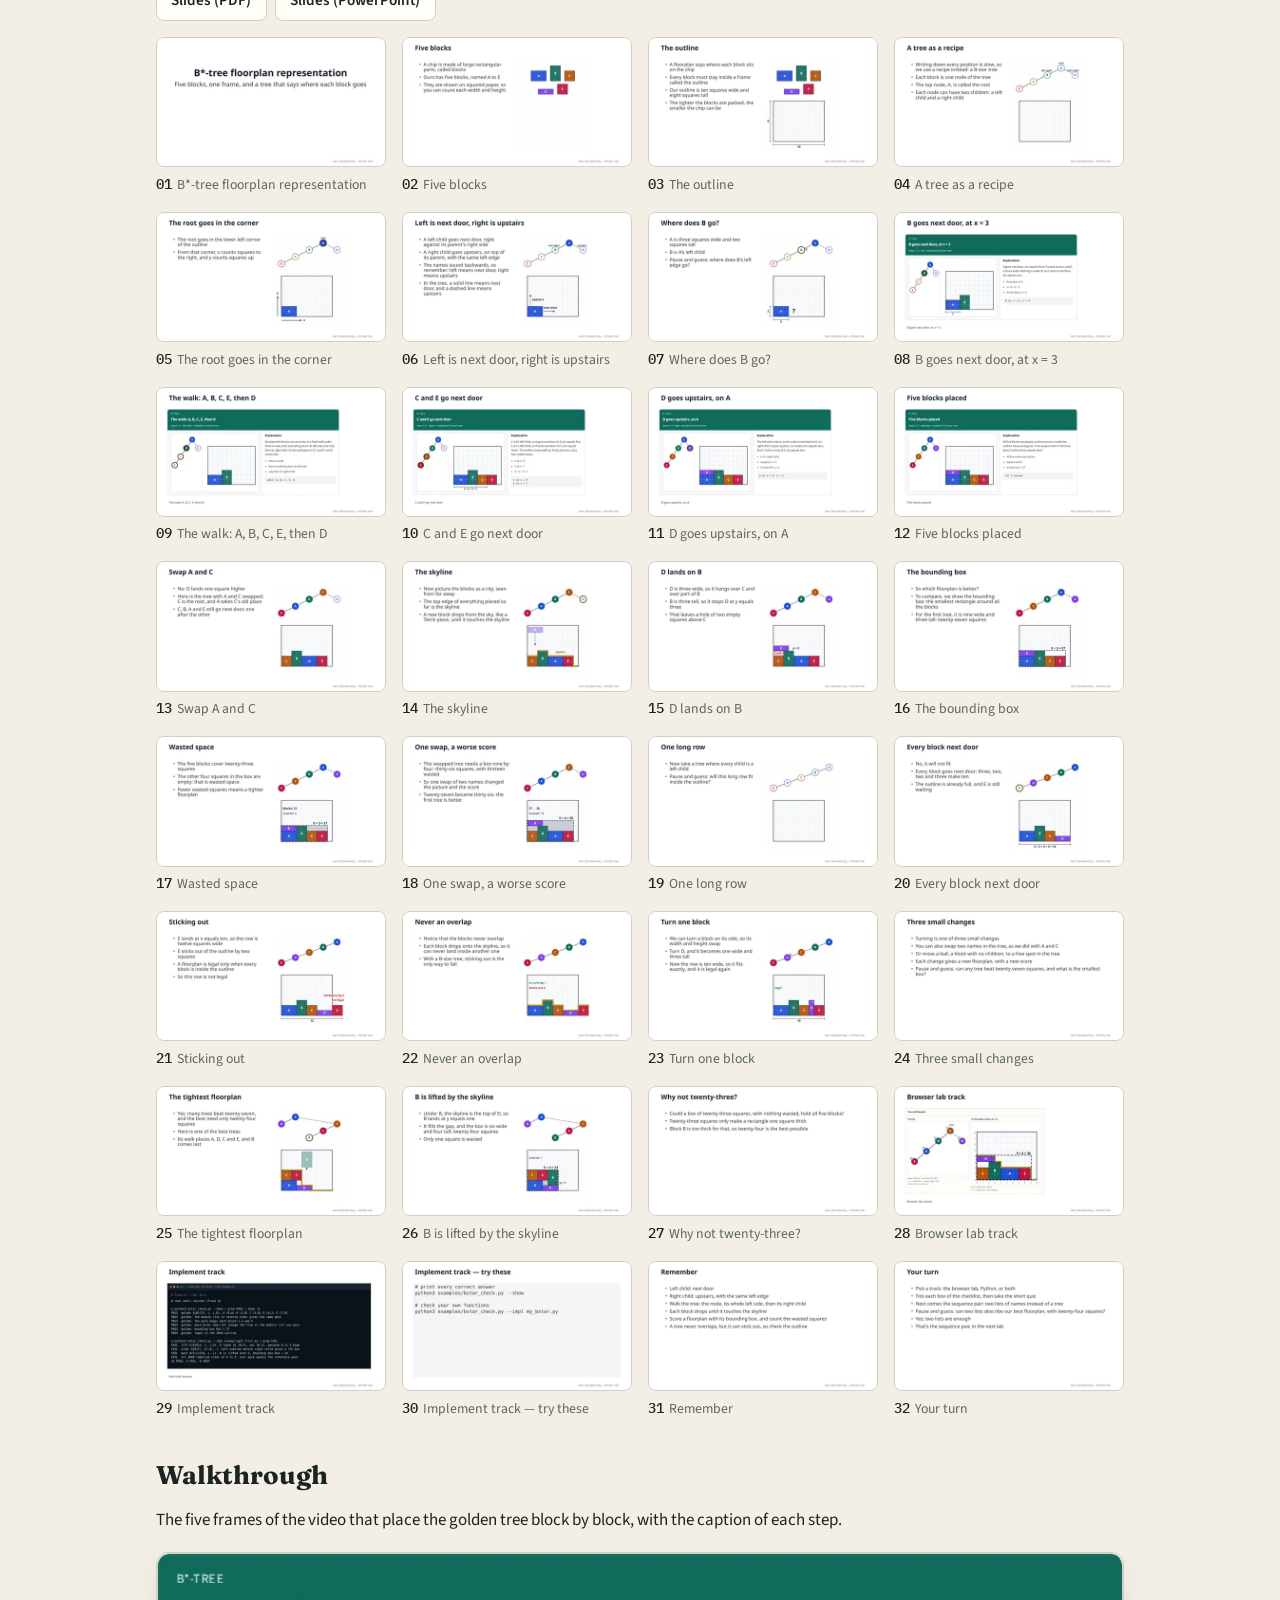
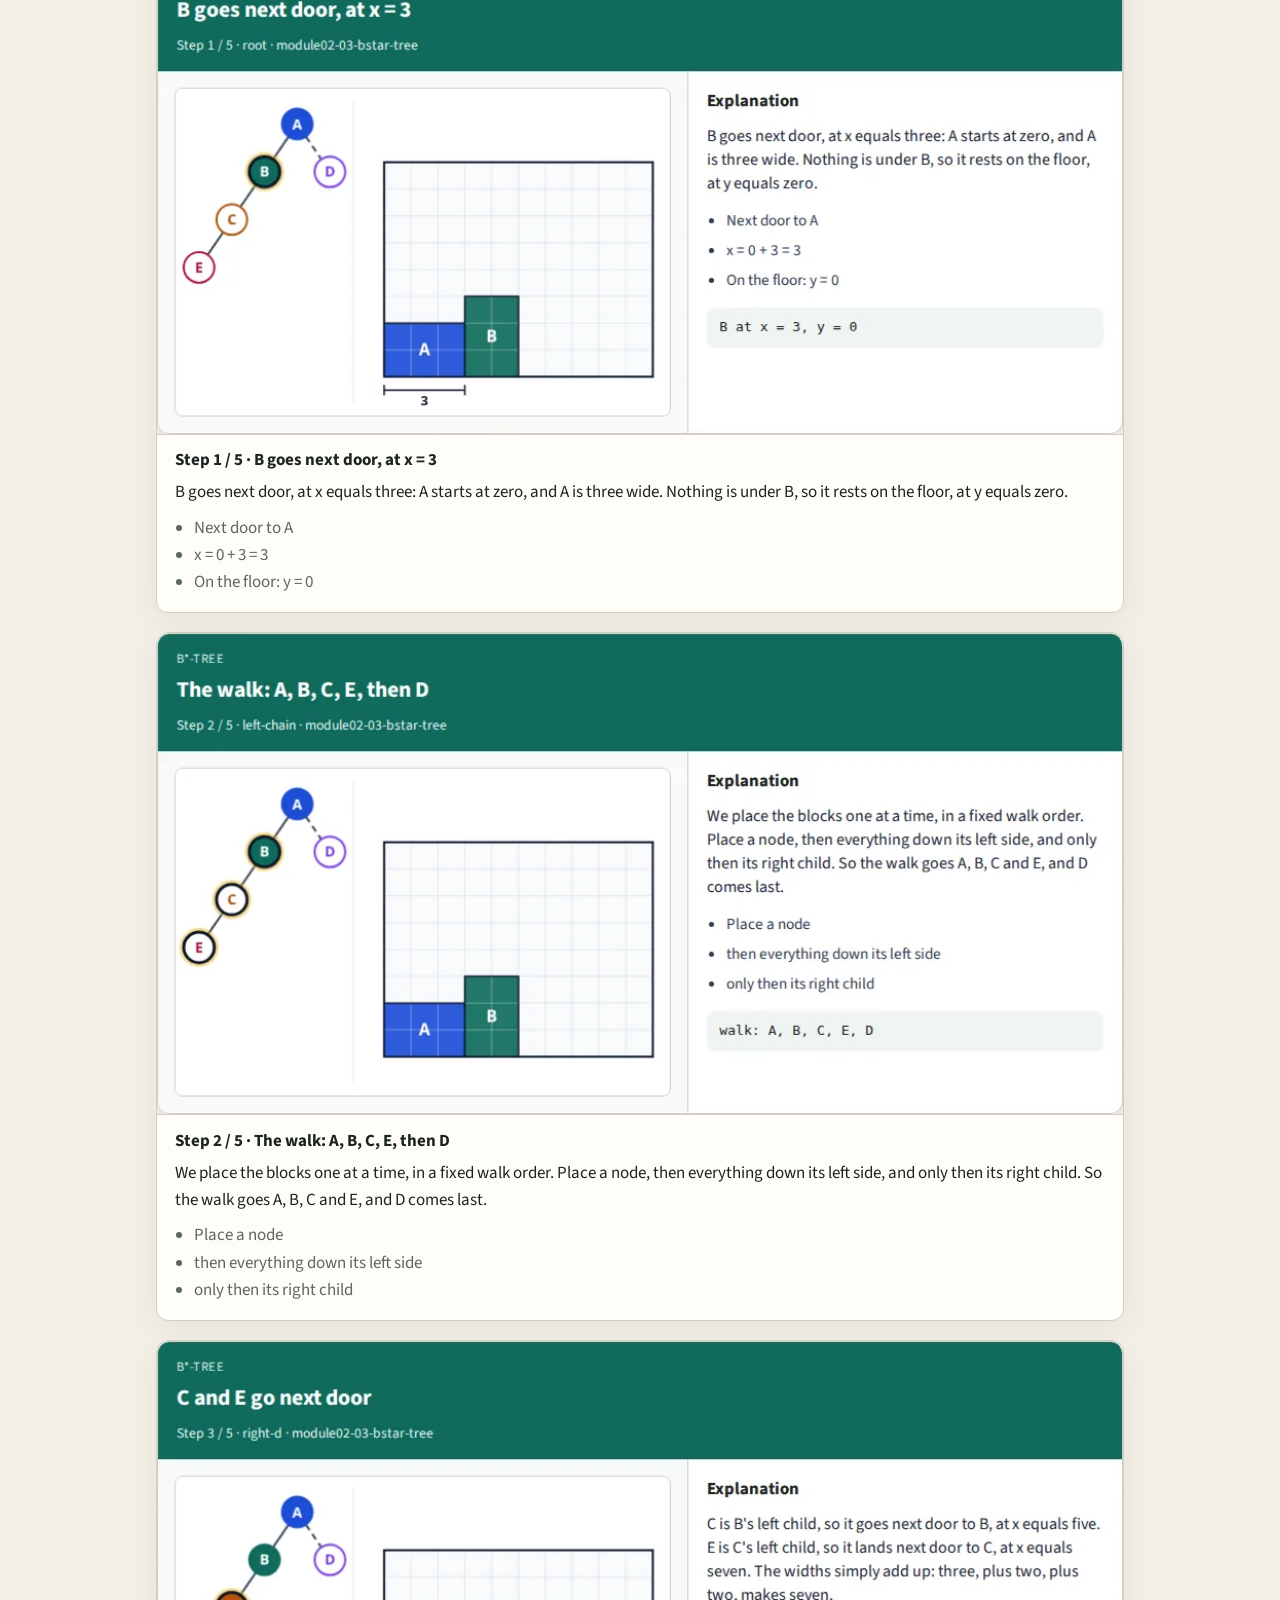
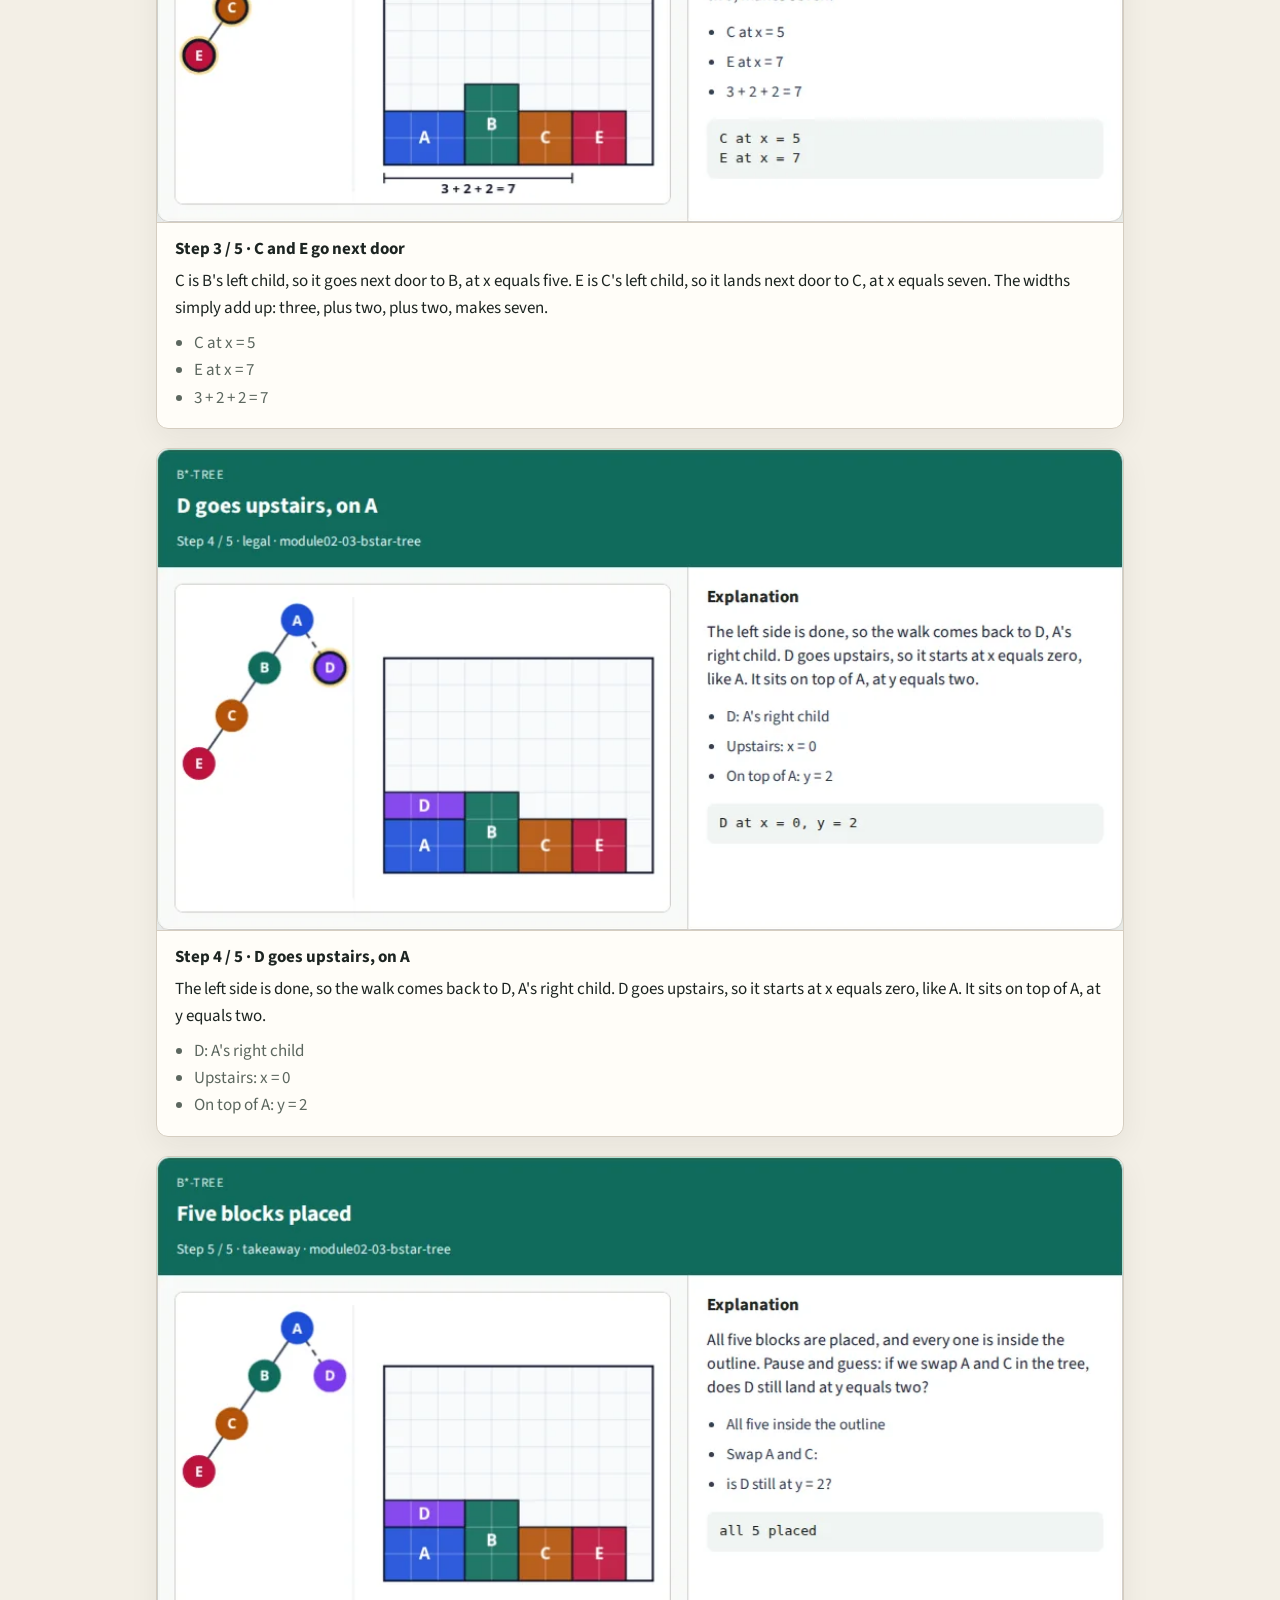
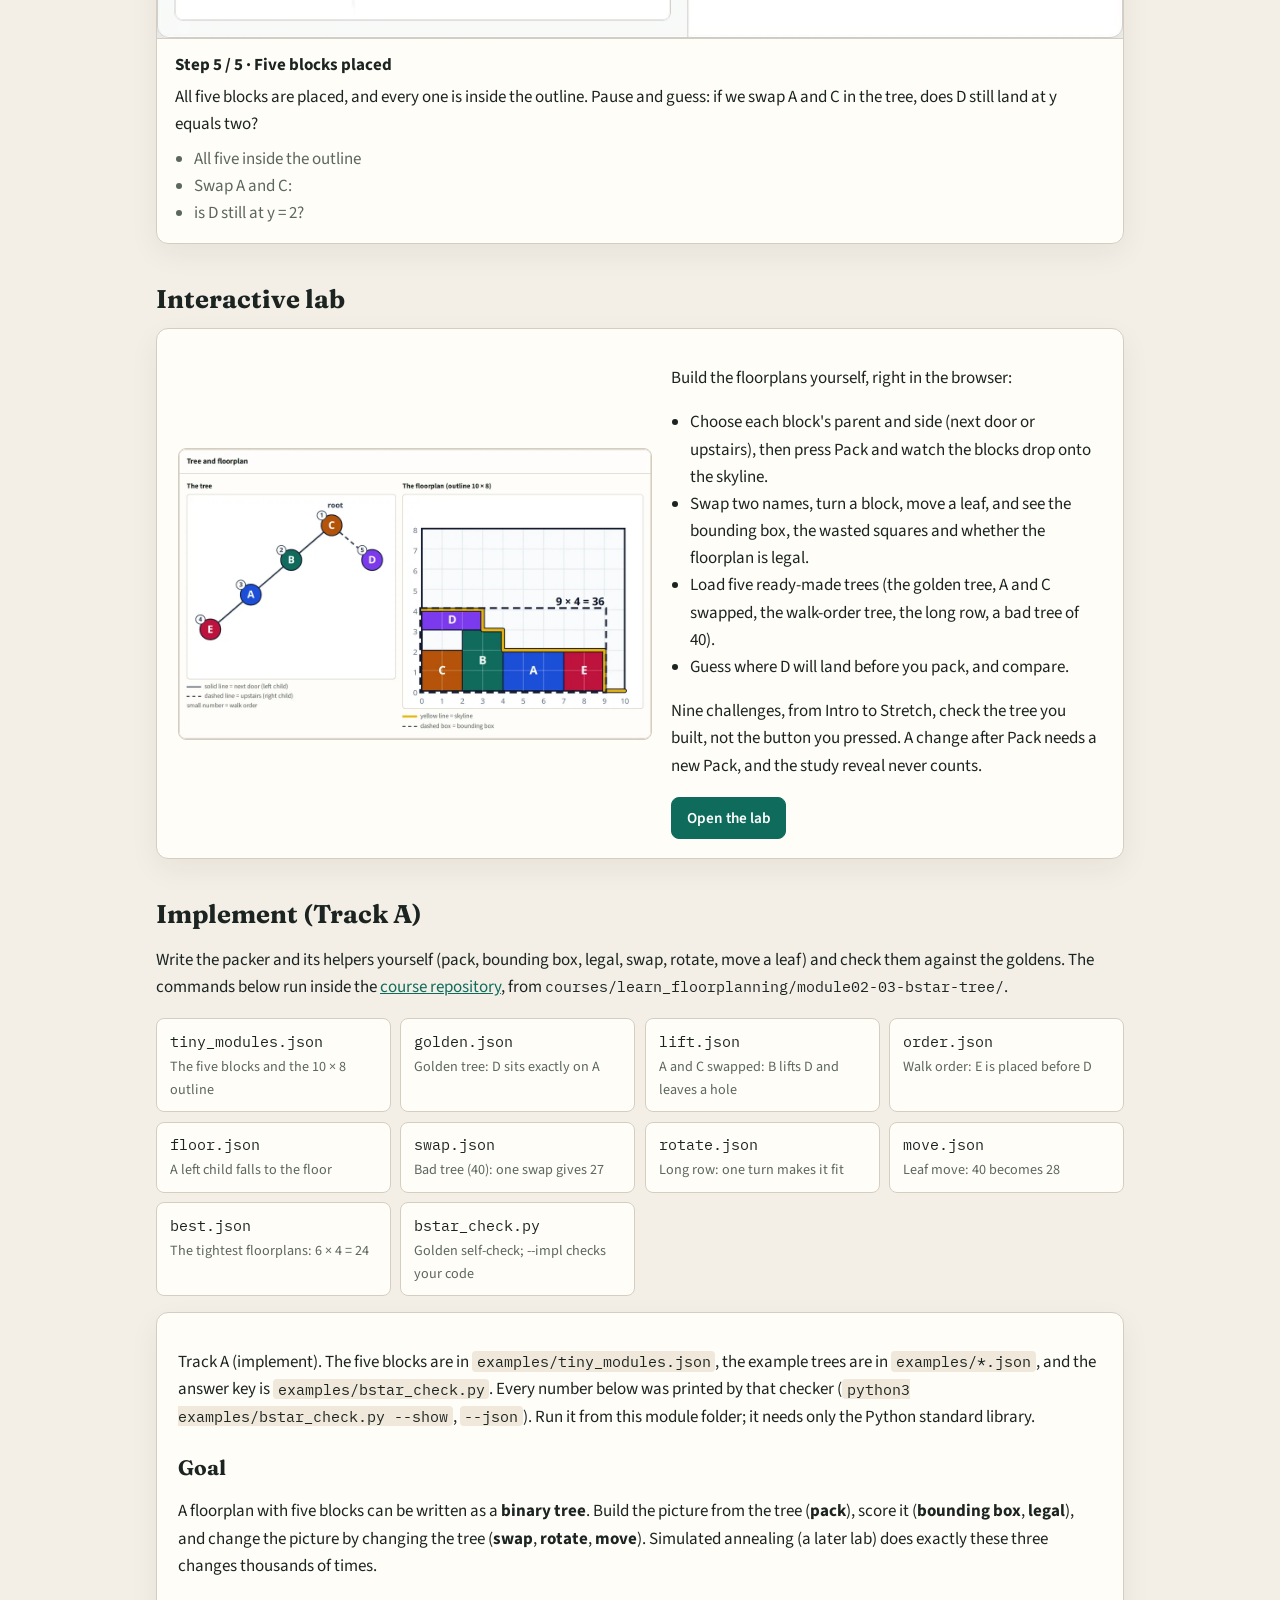
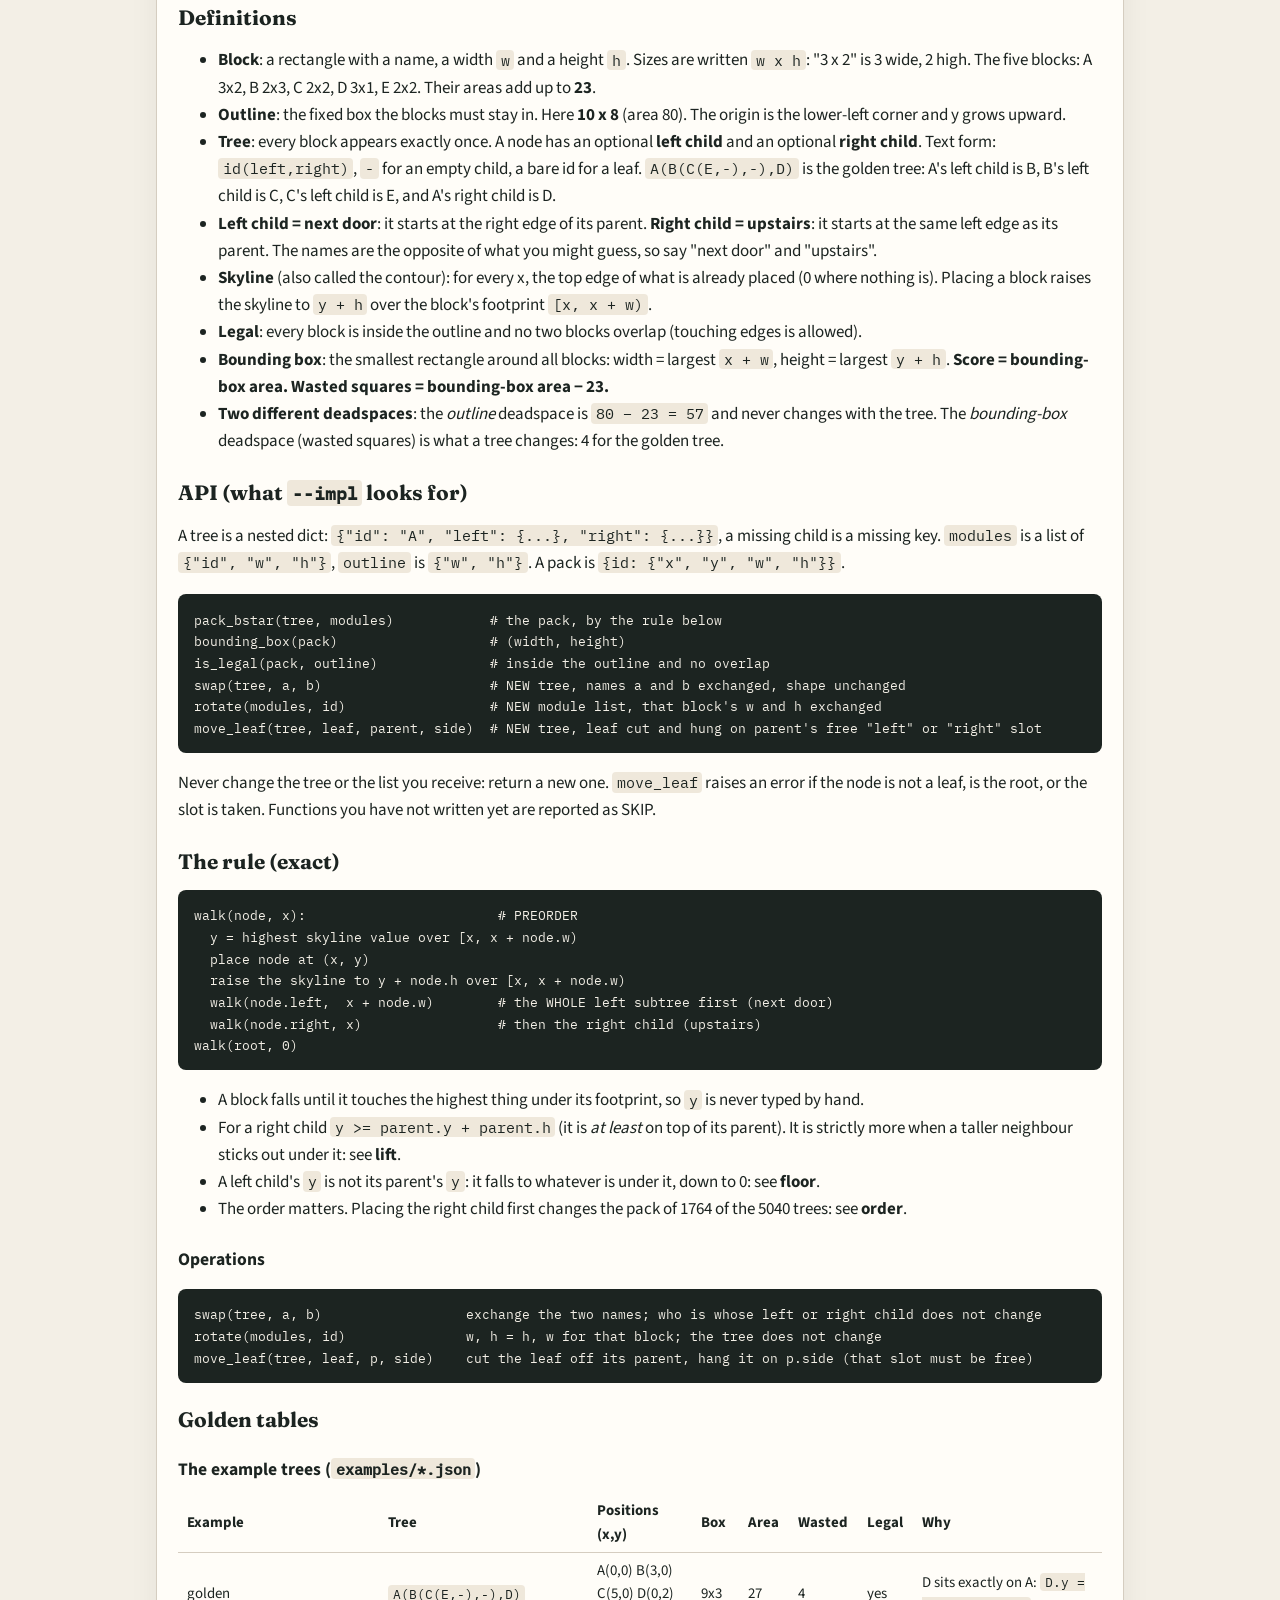
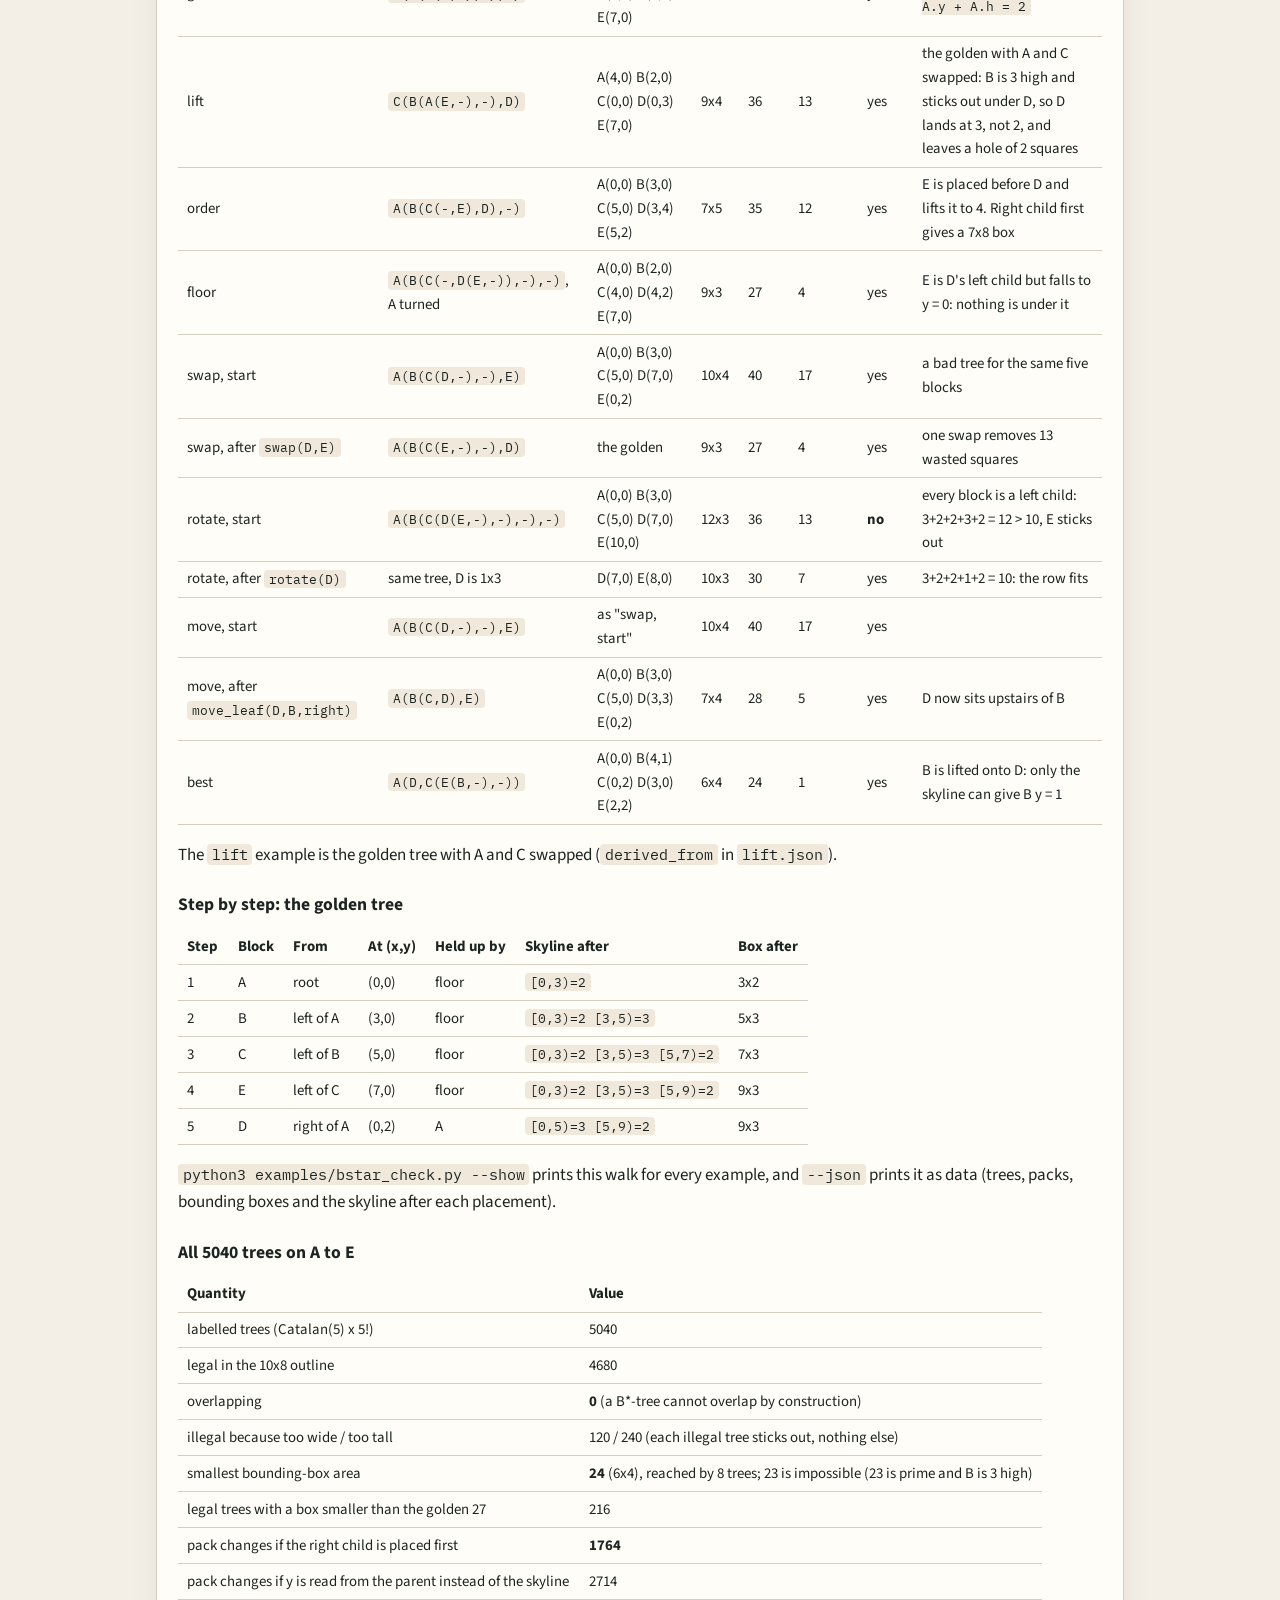
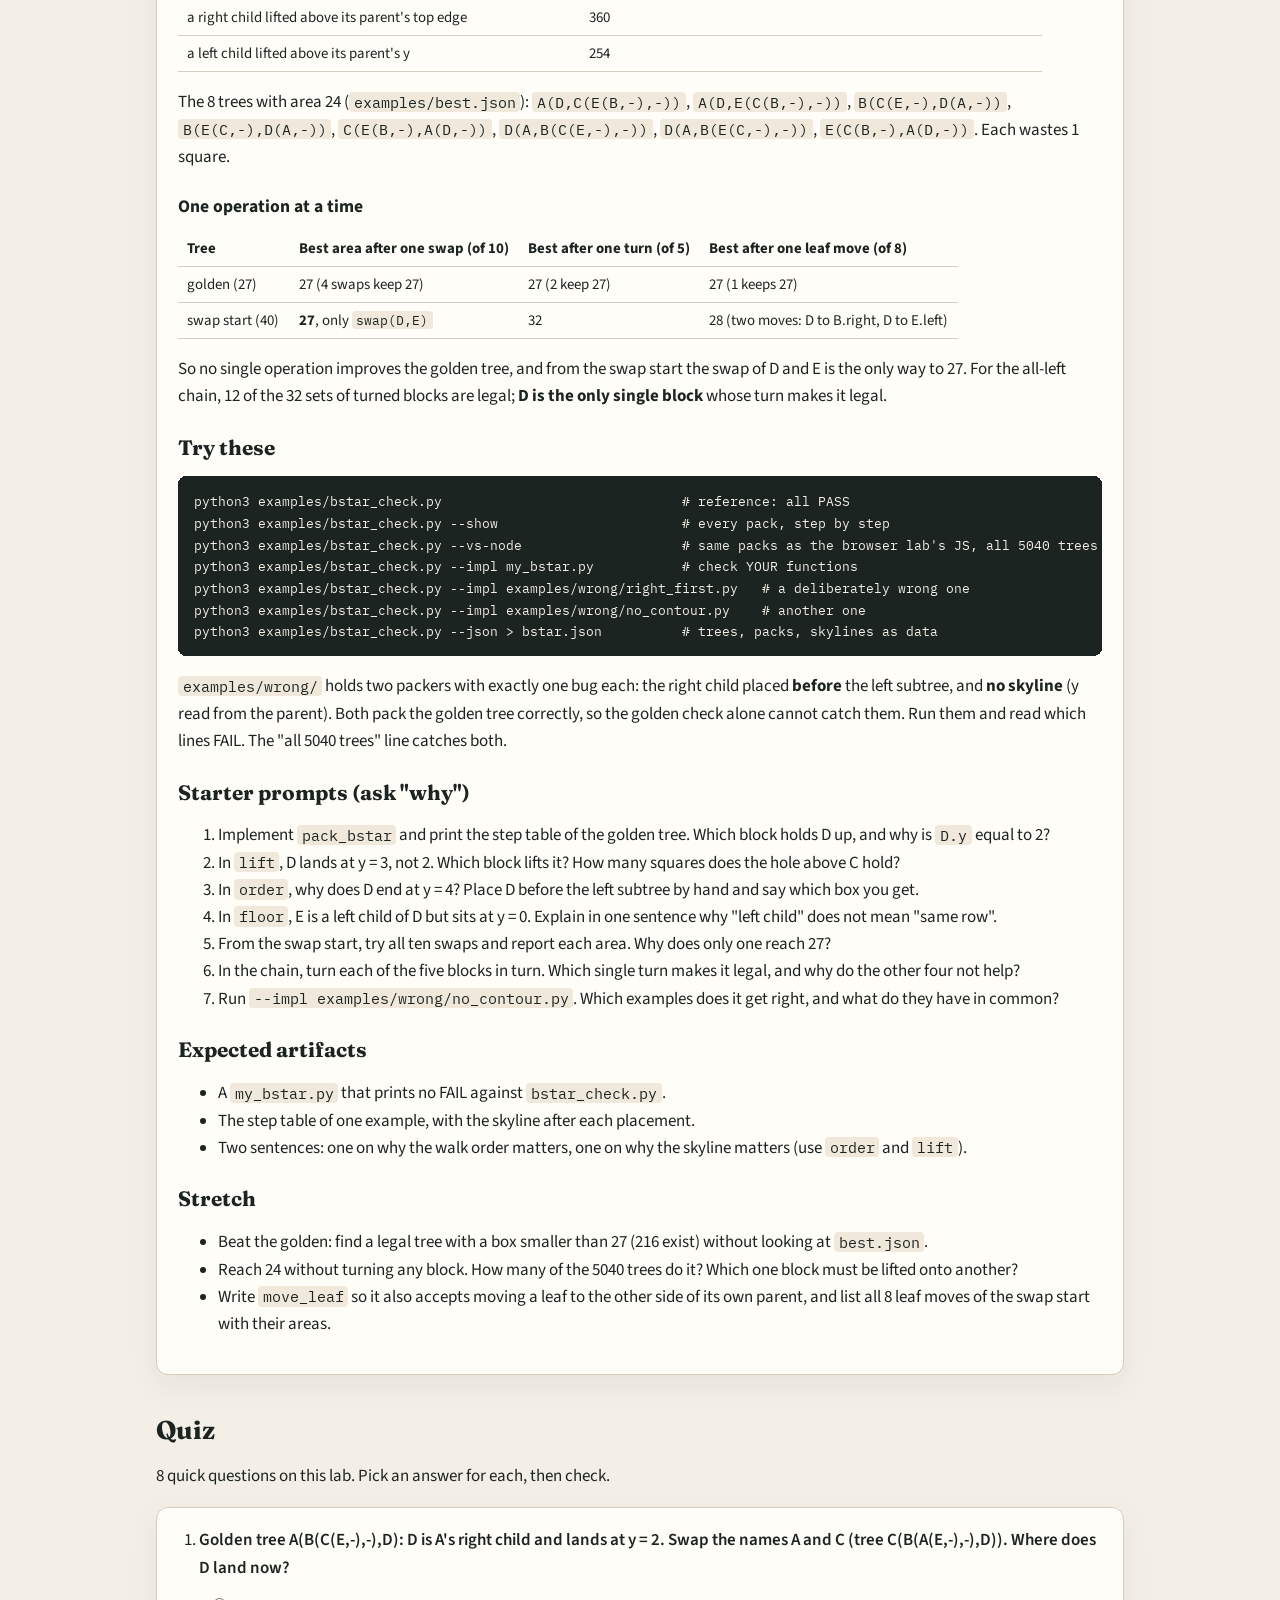
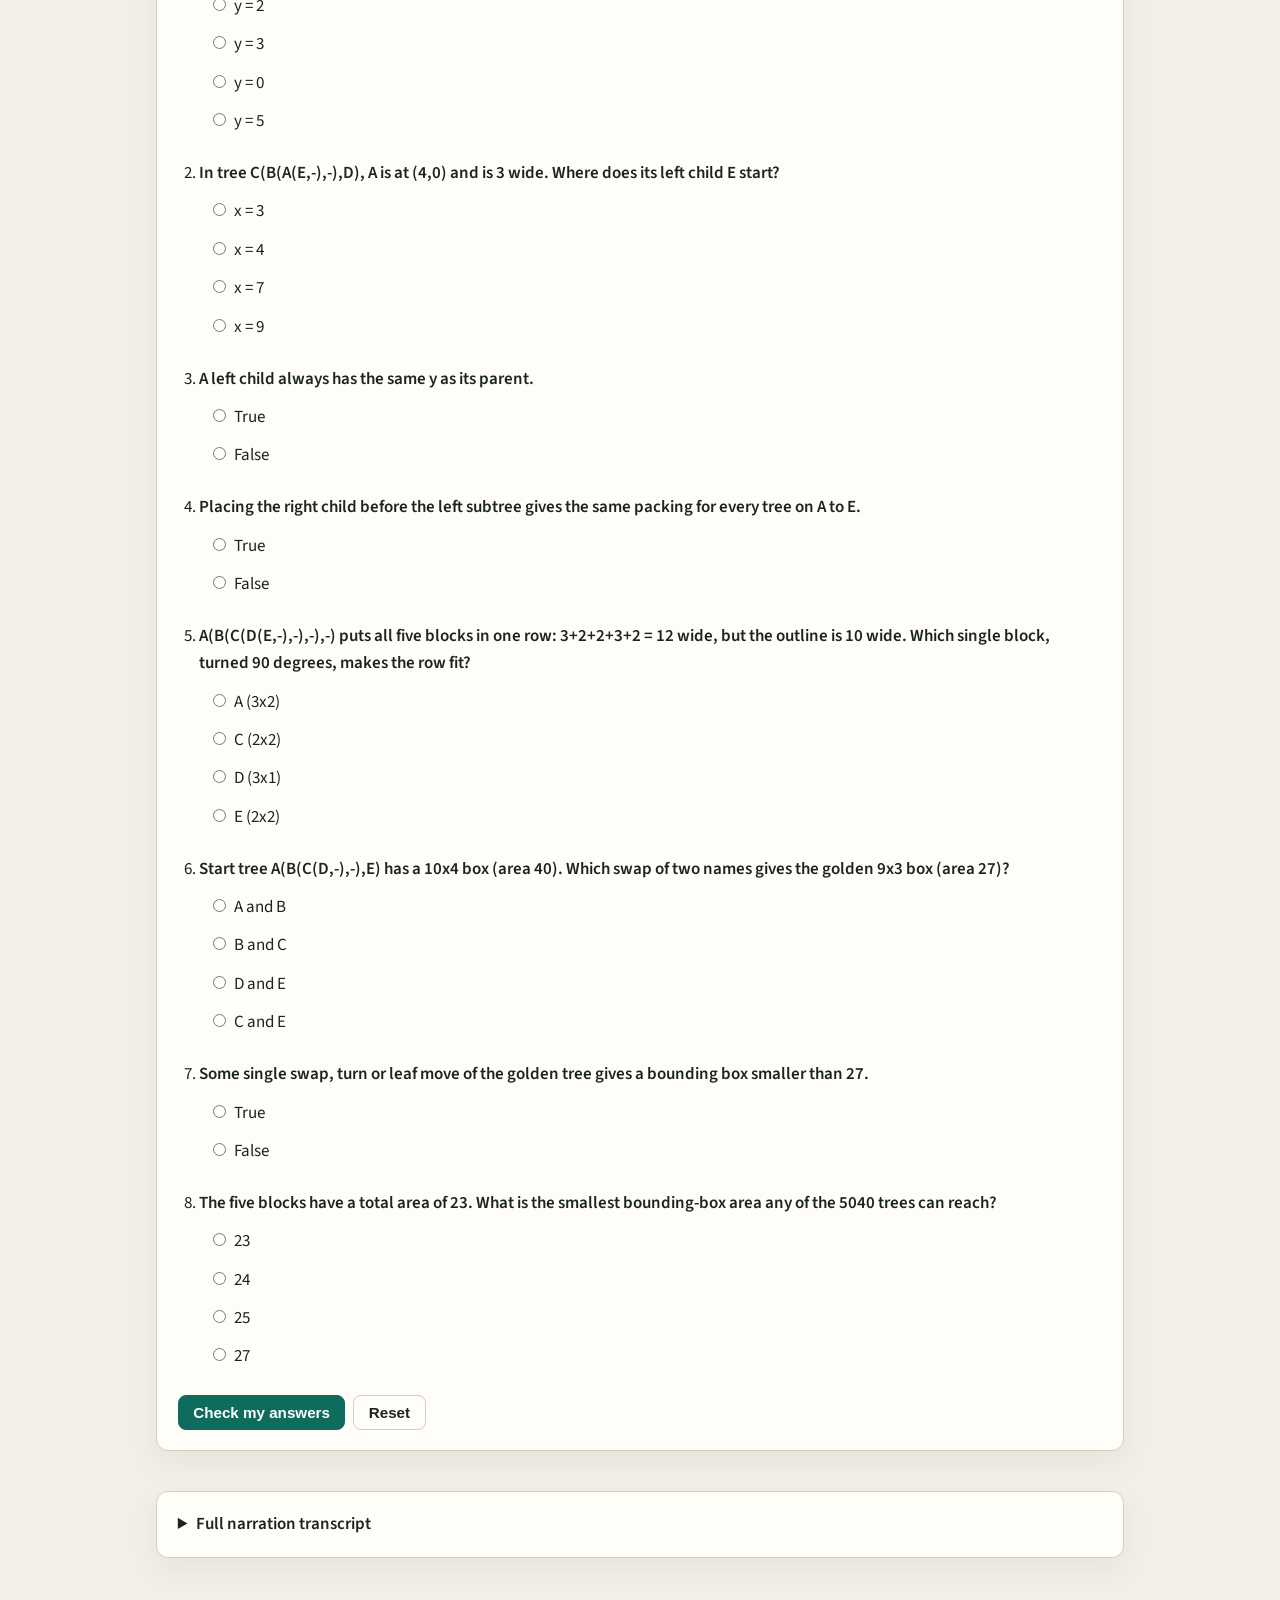
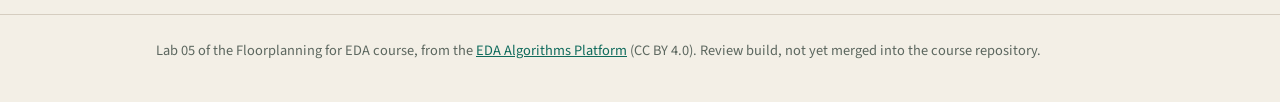
==== commit 2432b83d: "Lab 05: animated lesson for part 4 (EN/FR)" ====
--- a/docs/index.html
+++ b/docs/index.html
@@ -35,7 +35,7 @@
 
     <section id="video">
       <div class="card video-card">
-        <div class="player" data-lang="en" data-subs-label="English"><video controls preload="metadata" poster="slides/poster-1.webp"><source src="parts/part-1.mp4" type="video/mp4"><track kind="subtitles" src="parts/part-1.vtt" srclang="en" label="English" default>Your browser does not support the video tag.</video><div class="speed" role="group" aria-label="Speed"><span>Speed</span><button type="button" class="chip" data-speed="1" aria-pressed="true">1×</button><button type="button" class="chip" data-speed="1.25" aria-pressed="false">1.25×</button><button type="button" class="chip" data-speed="1.5" aria-pressed="false">1.5×</button><button type="button" class="chip" data-speed="1.75" aria-pressed="false">1.75×</button><button type="button" class="chip" data-speed="2" aria-pressed="false">2×</button></div><p class="parts-note">Five short parts: the next one starts by itself. Pick a part below, or a speed; it applies to every part. Each part also has an interactive lesson: use its link below the part.</p><ol class="parts"><li><button type="button" class="part" data-src="parts/part-1.mp4" data-vtt="parts/part-1.vtt" data-poster="slides/poster-1.webp" aria-current="true"><span class="pn">Part 1</span><span class="pt">A tree is a recipe</span><span class="pl">1:35</span></button><a class="lesson-link" href="lessons/part-1/">Interactive lesson</a></li><li><button type="button" class="part" data-src="parts/part-2.mp4" data-vtt="parts/part-2.vtt" data-poster="slides/poster-2.webp"><span class="pn">Part 2</span><span class="pt">Walking the tree</span><span class="pl">1:05</span></button><a class="lesson-link" href="lessons/part-2/">Interactive lesson</a></li><li><button type="button" class="part" data-src="parts/part-3.mp4" data-vtt="parts/part-3.vtt" data-poster="slides/poster-3.webp"><span class="pn">Part 3</span><span class="pt">The skyline and the score</span><span class="pl">1:25</span></button><a class="lesson-link" href="lessons/part-3/">Interactive lesson</a></li><li><button type="button" class="part" data-src="parts/part-4.mp4" data-vtt="parts/part-4.vtt" data-poster="slides/poster-4.webp"><span class="pn">Part 4</span><span class="pt">Too wide: turn a block</span><span class="pl">1:13</span></button></li><li><button type="button" class="part" data-src="parts/part-5.mp4" data-vtt="parts/part-5.vtt" data-poster="slides/poster-5.webp"><span class="pn">Part 5</span><span class="pt">The tightest floorplan, your turn</span><span class="pl">2:02</span></button></li></ol></div>
+        <div class="player" data-lang="en" data-subs-label="English"><video controls preload="metadata" poster="slides/poster-1.webp"><source src="parts/part-1.mp4" type="video/mp4"><track kind="subtitles" src="parts/part-1.vtt" srclang="en" label="English" default>Your browser does not support the video tag.</video><div class="speed" role="group" aria-label="Speed"><span>Speed</span><button type="button" class="chip" data-speed="1" aria-pressed="true">1×</button><button type="button" class="chip" data-speed="1.25" aria-pressed="false">1.25×</button><button type="button" class="chip" data-speed="1.5" aria-pressed="false">1.5×</button><button type="button" class="chip" data-speed="1.75" aria-pressed="false">1.75×</button><button type="button" class="chip" data-speed="2" aria-pressed="false">2×</button></div><p class="parts-note">Five short parts: the next one starts by itself. Pick a part below, or a speed; it applies to every part. Each part also has an interactive lesson: use its link below the part.</p><ol class="parts"><li><button type="button" class="part" data-src="parts/part-1.mp4" data-vtt="parts/part-1.vtt" data-poster="slides/poster-1.webp" aria-current="true"><span class="pn">Part 1</span><span class="pt">A tree is a recipe</span><span class="pl">1:35</span></button><a class="lesson-link" href="lessons/part-1/">Interactive lesson</a></li><li><button type="button" class="part" data-src="parts/part-2.mp4" data-vtt="parts/part-2.vtt" data-poster="slides/poster-2.webp"><span class="pn">Part 2</span><span class="pt">Walking the tree</span><span class="pl">1:05</span></button><a class="lesson-link" href="lessons/part-2/">Interactive lesson</a></li><li><button type="button" class="part" data-src="parts/part-3.mp4" data-vtt="parts/part-3.vtt" data-poster="slides/poster-3.webp"><span class="pn">Part 3</span><span class="pt">The skyline and the score</span><span class="pl">1:25</span></button><a class="lesson-link" href="lessons/part-3/">Interactive lesson</a></li><li><button type="button" class="part" data-src="parts/part-4.mp4" data-vtt="parts/part-4.vtt" data-poster="slides/poster-4.webp"><span class="pn">Part 4</span><span class="pt">Too wide: turn a block</span><span class="pl">1:13</span></button><a class="lesson-link" href="lessons/part-4/">Interactive lesson</a></li><li><button type="button" class="part" data-src="parts/part-5.mp4" data-vtt="parts/part-5.vtt" data-poster="slides/poster-5.webp"><span class="pn">Part 5</span><span class="pt">The tightest floorplan, your turn</span><span class="pl">2:02</span></button></li></ol></div>
         <p class="meta"><strong>7:19</strong> · 5 parts · 32 slides · English narration and subtitles</p>
         <div class="btns"><a class="btn" href="video.mp4" download>Download full video (MP4)</a><a class="btn" href="subs.srt" download>Subtitles (SRT)</a></div>
       </div>
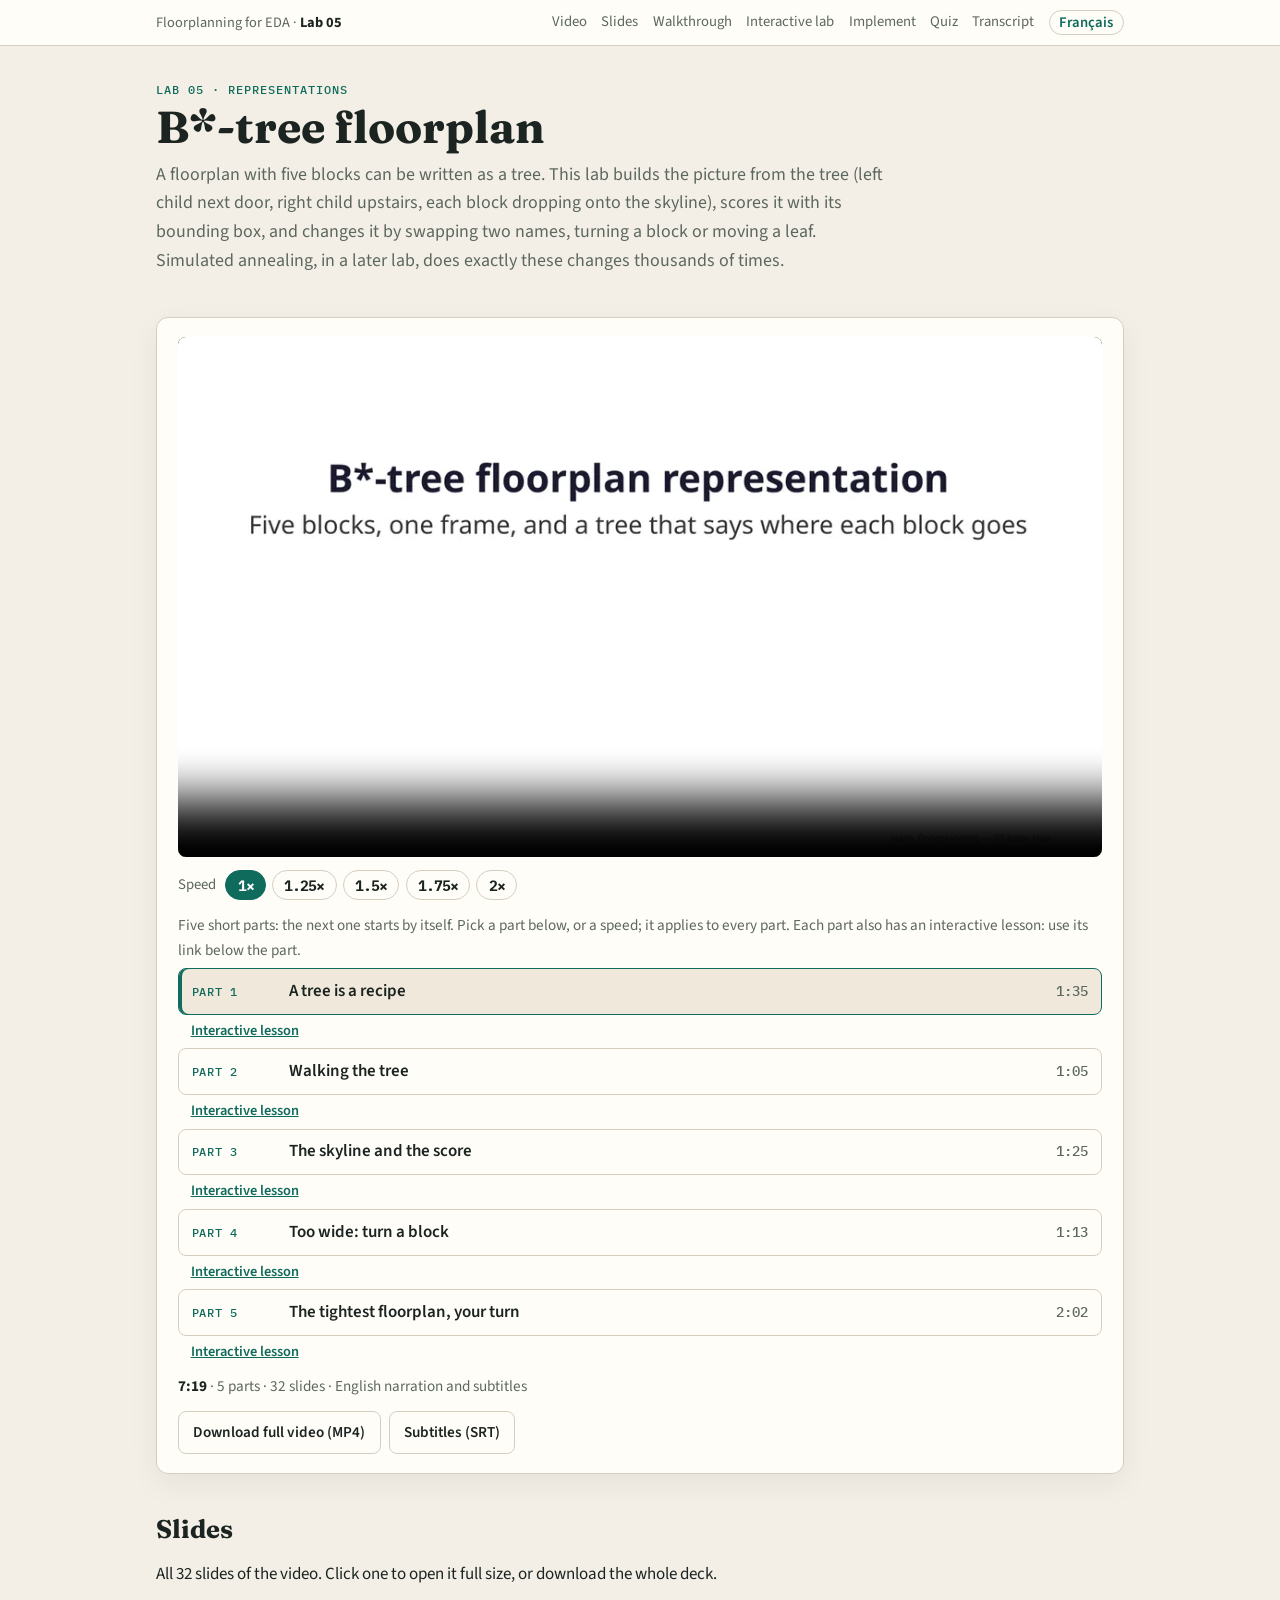
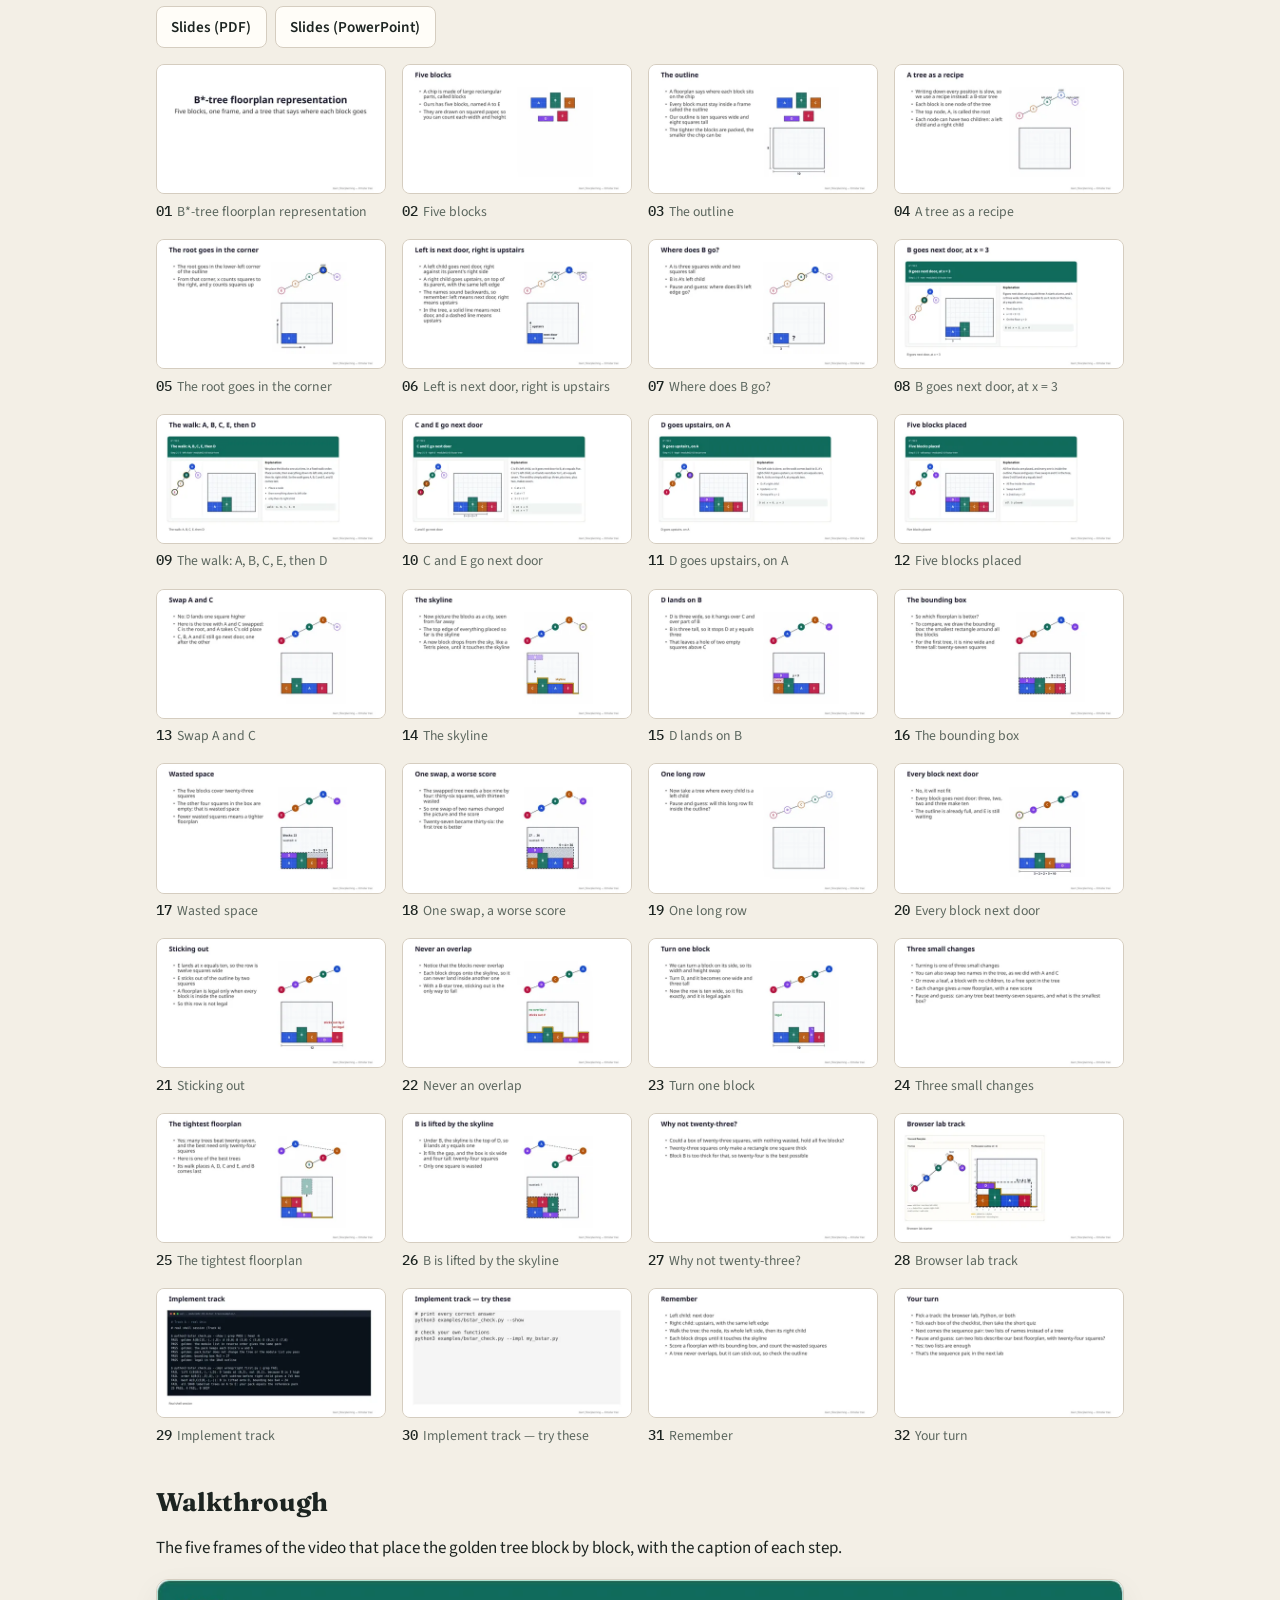
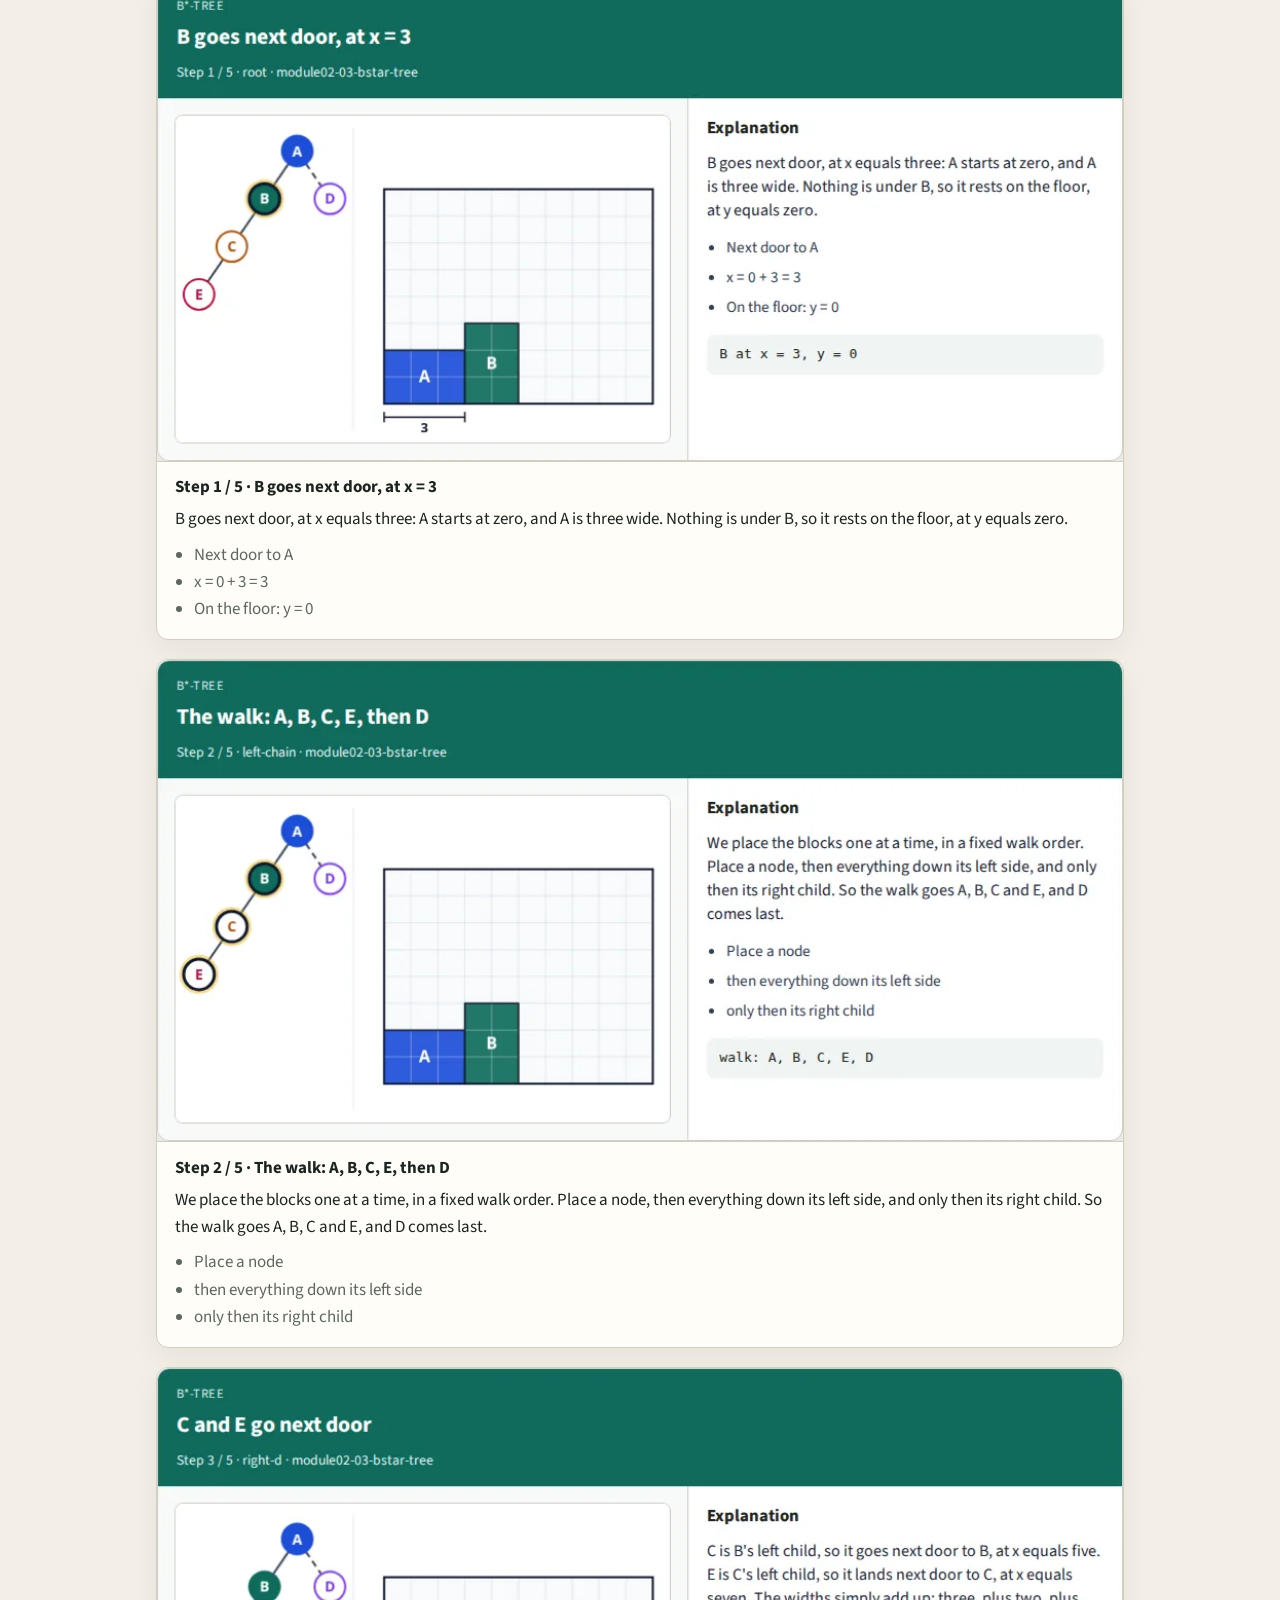
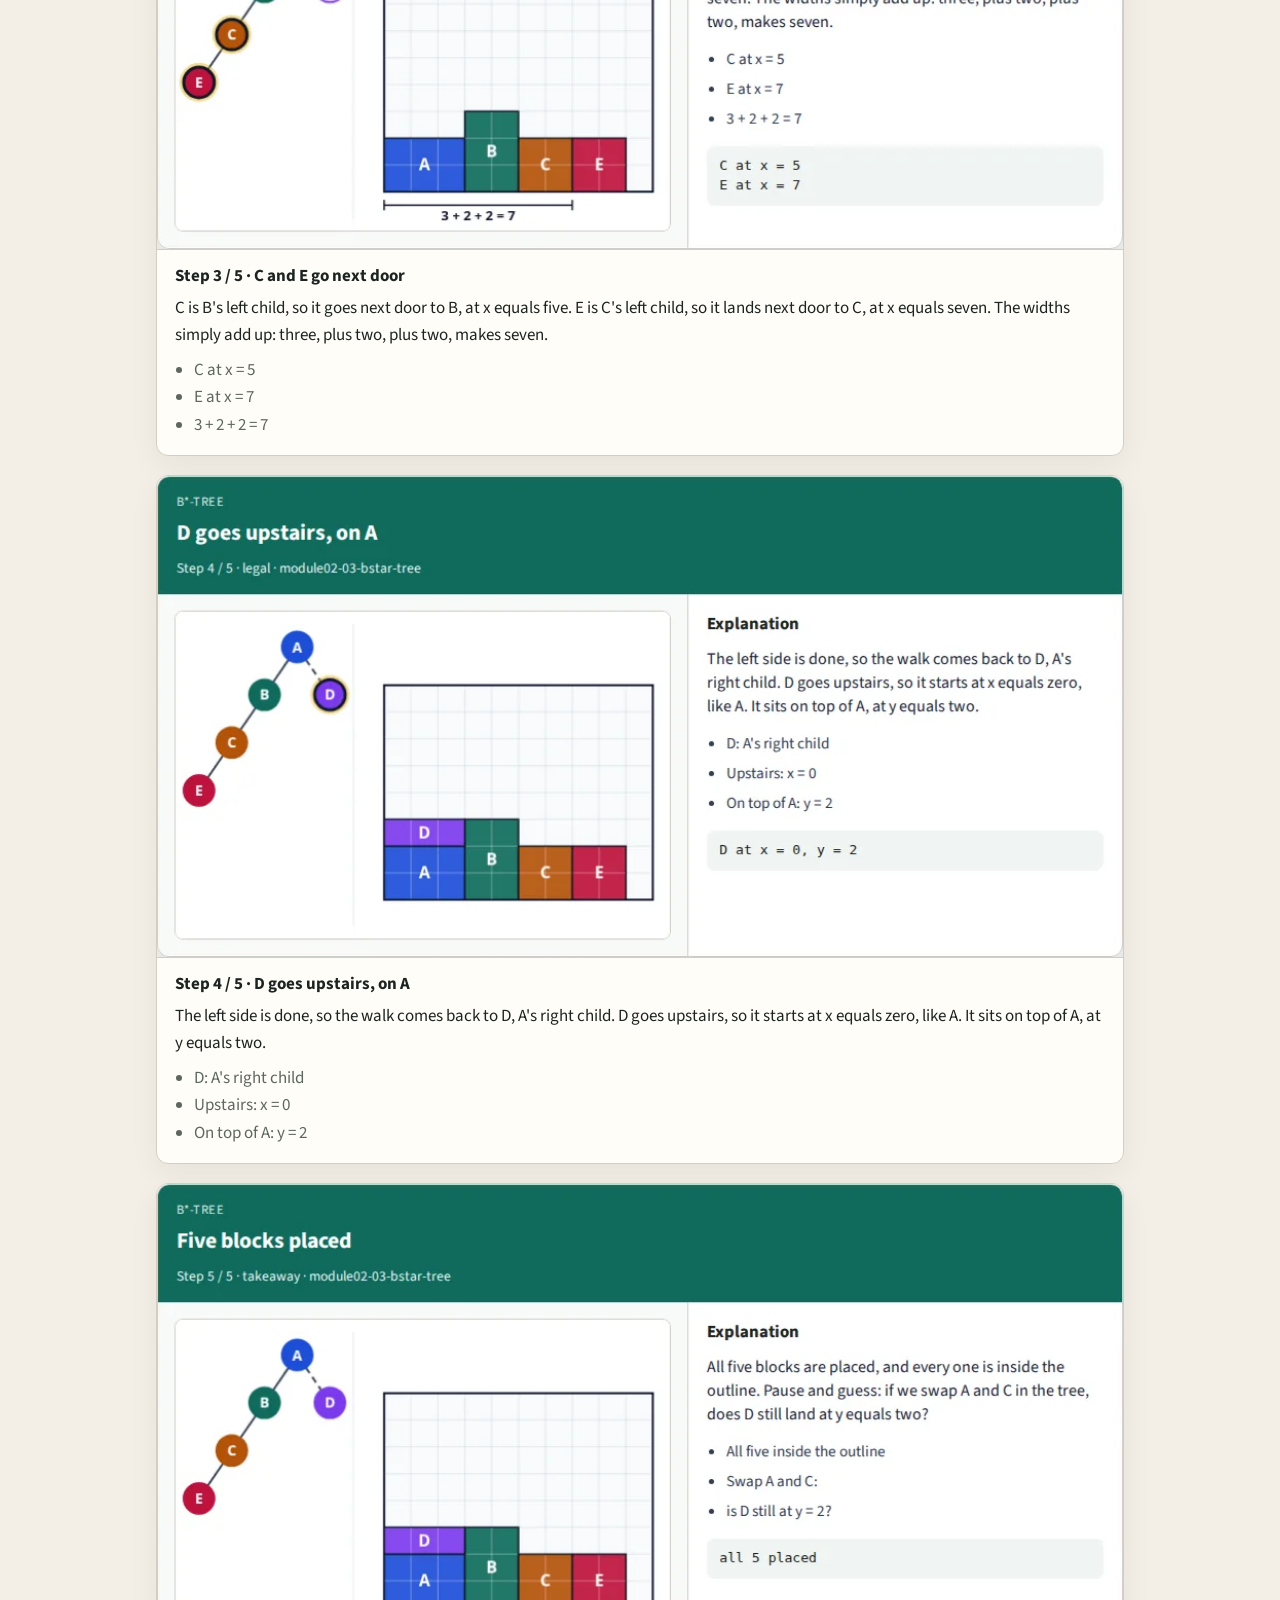
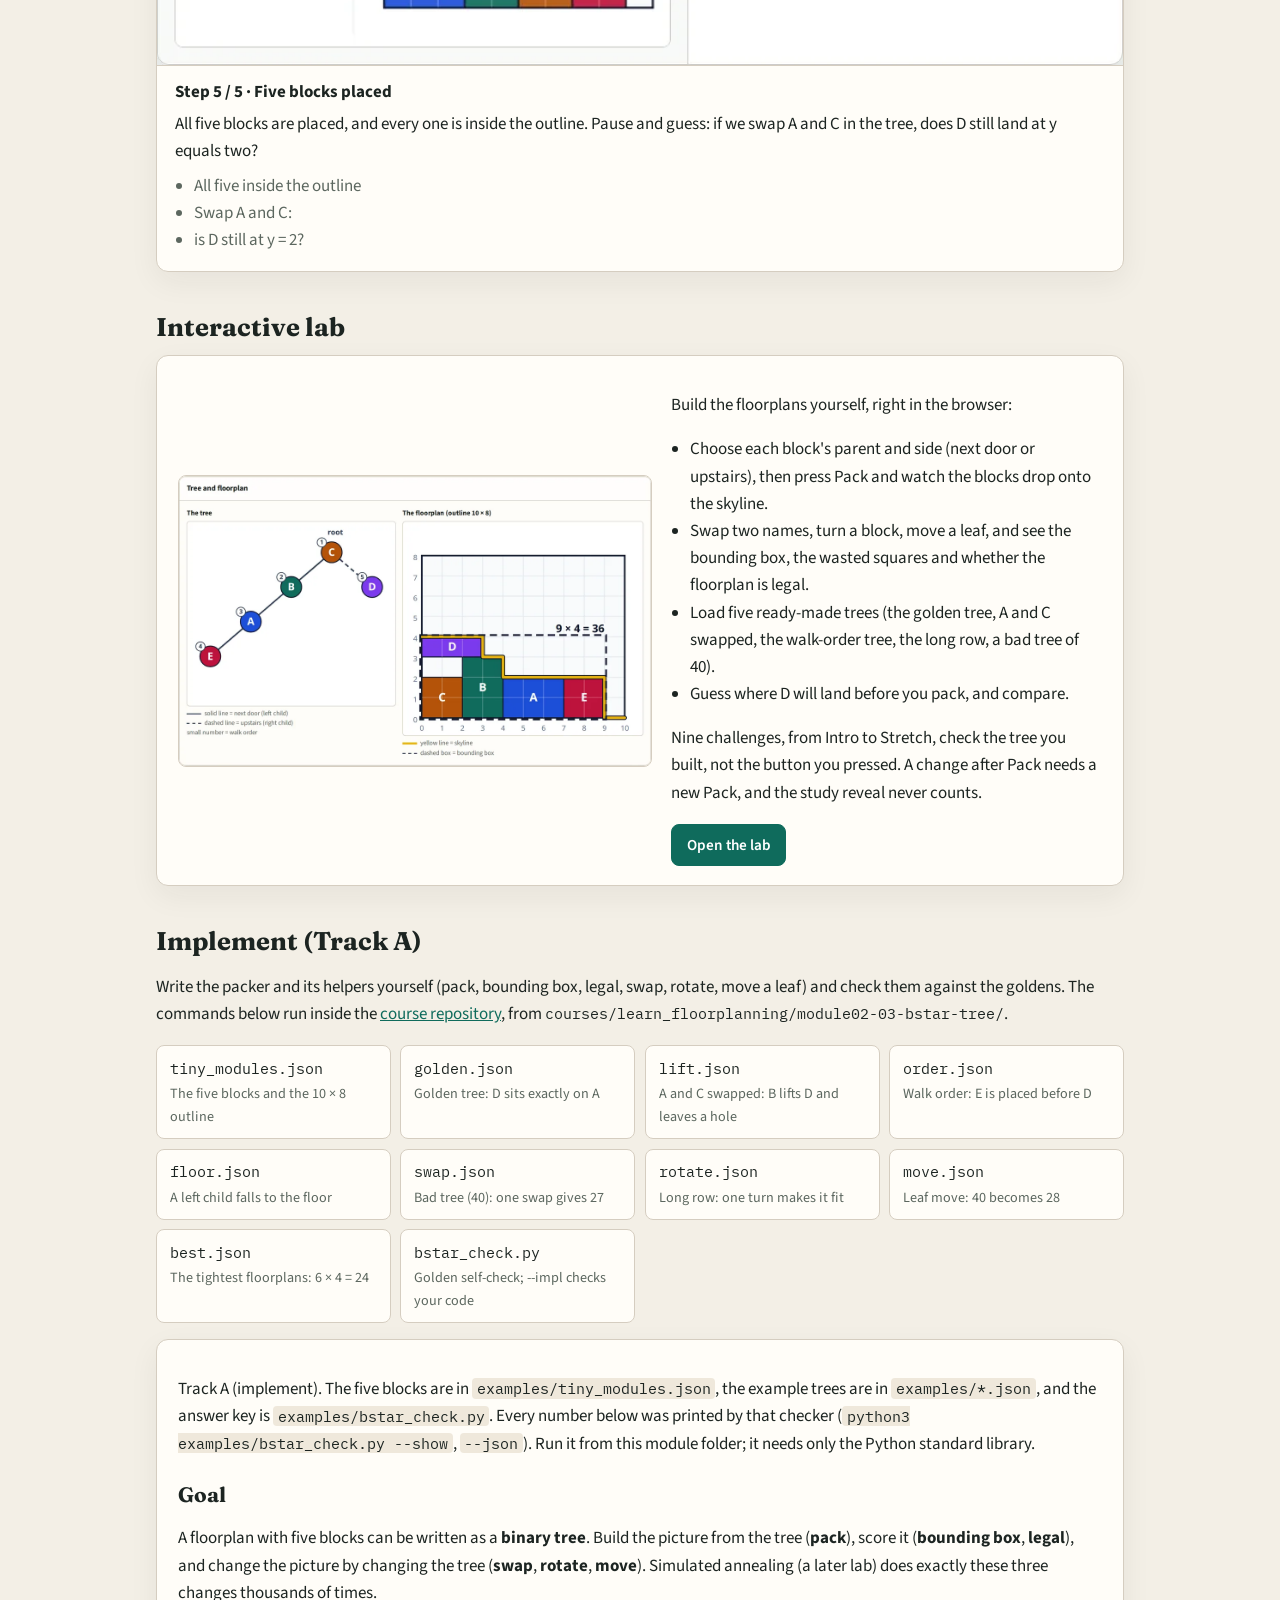
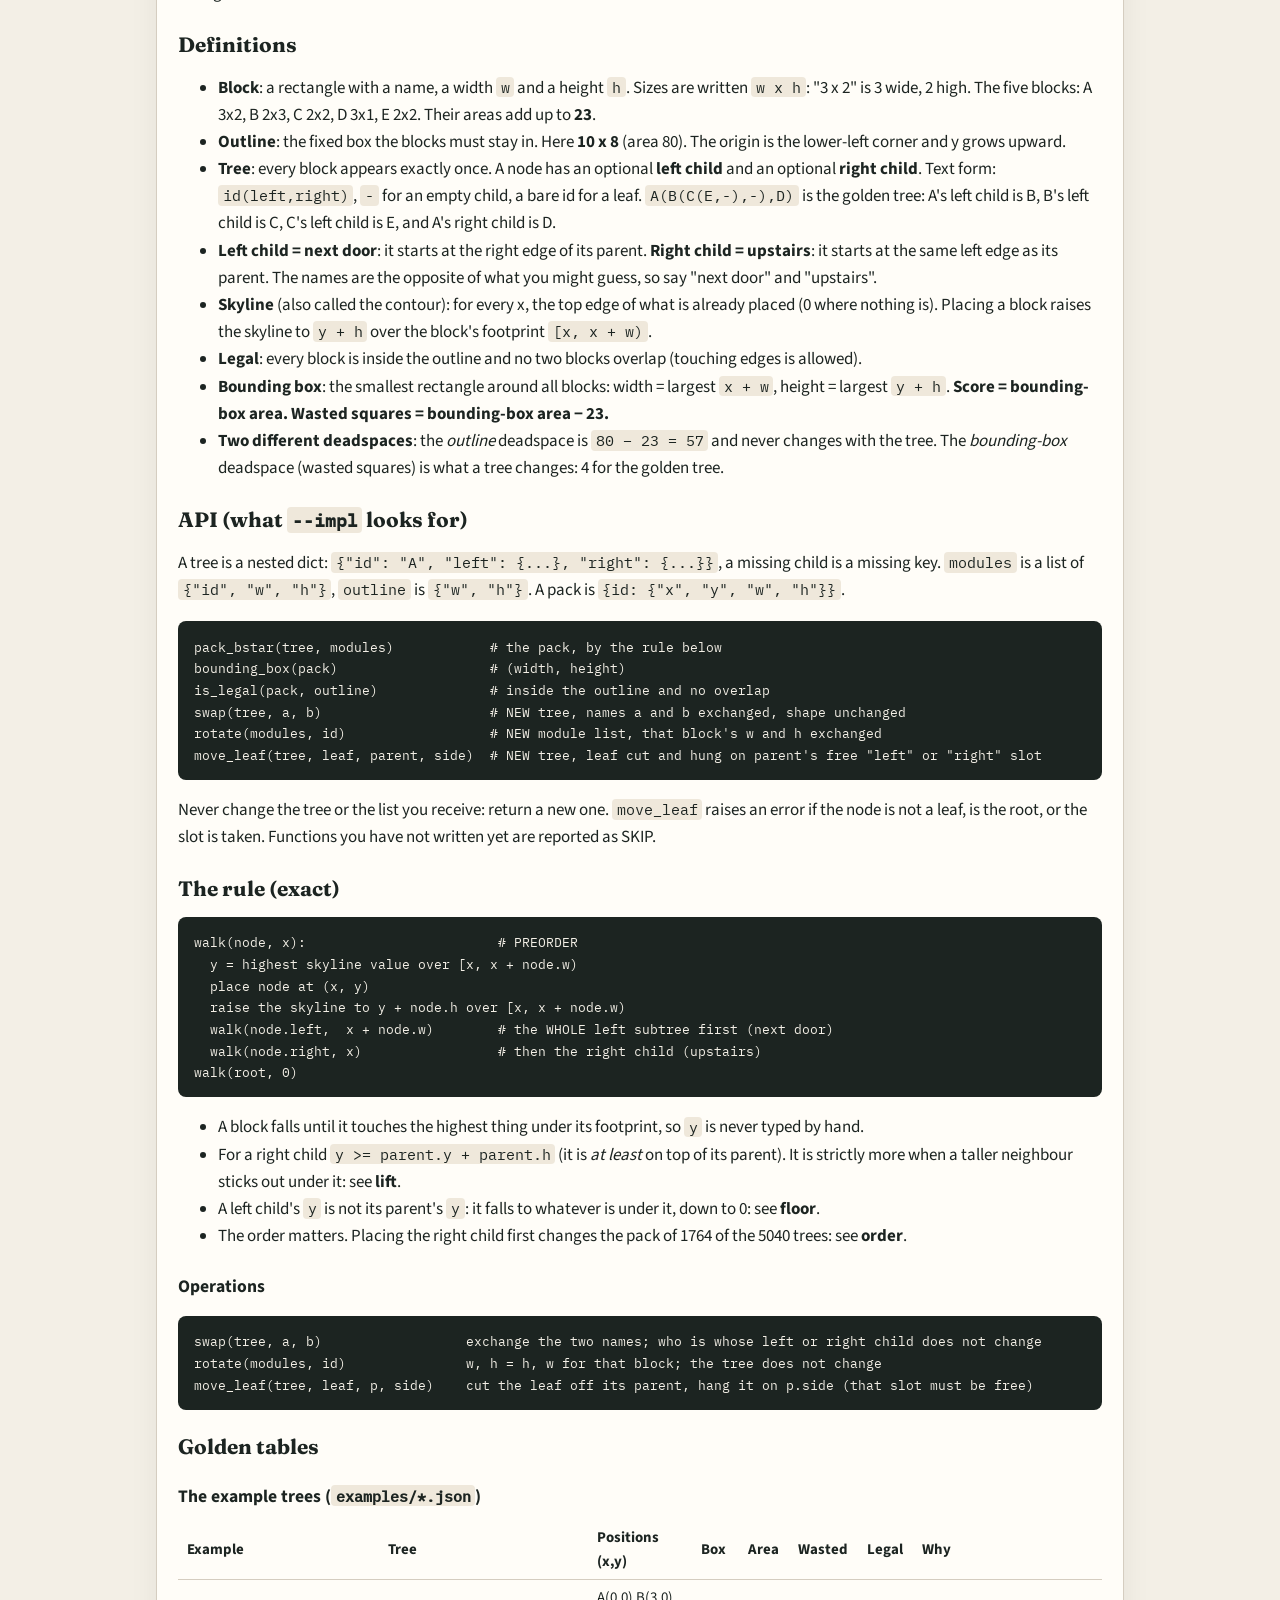
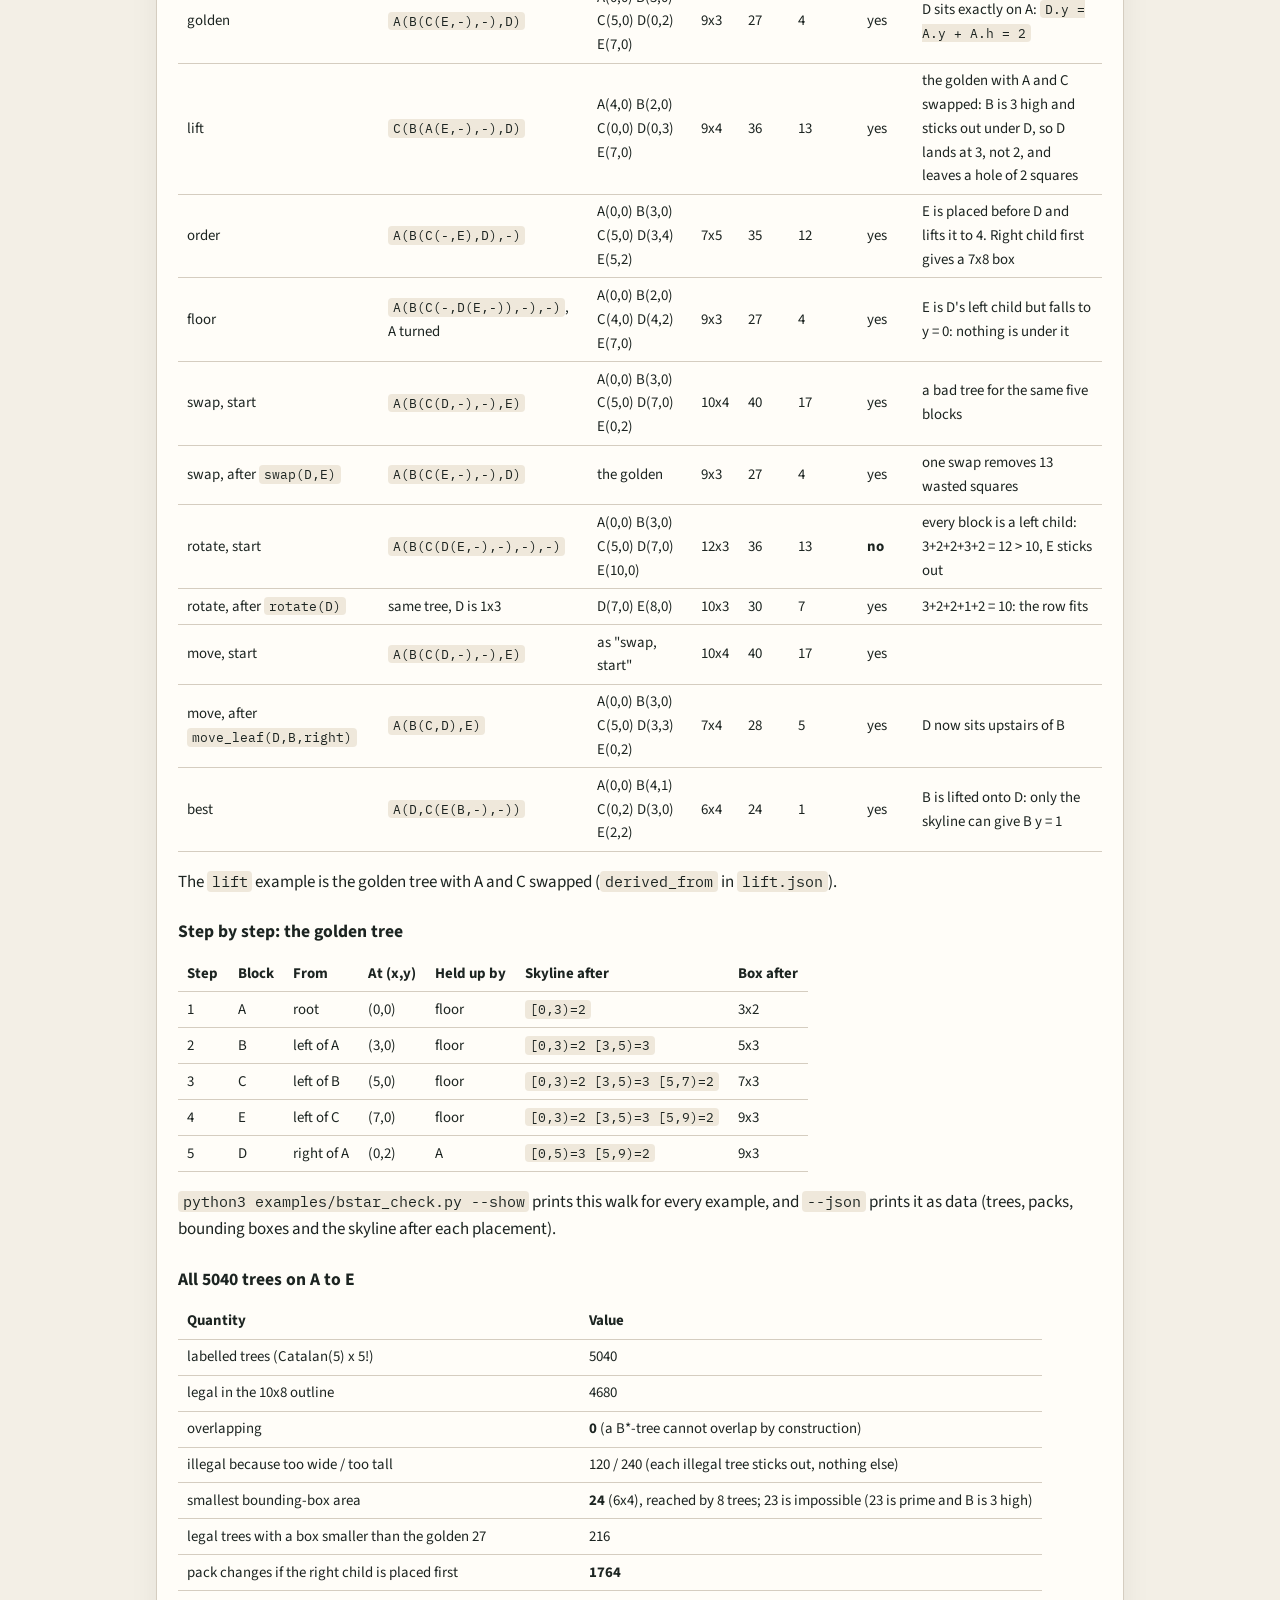
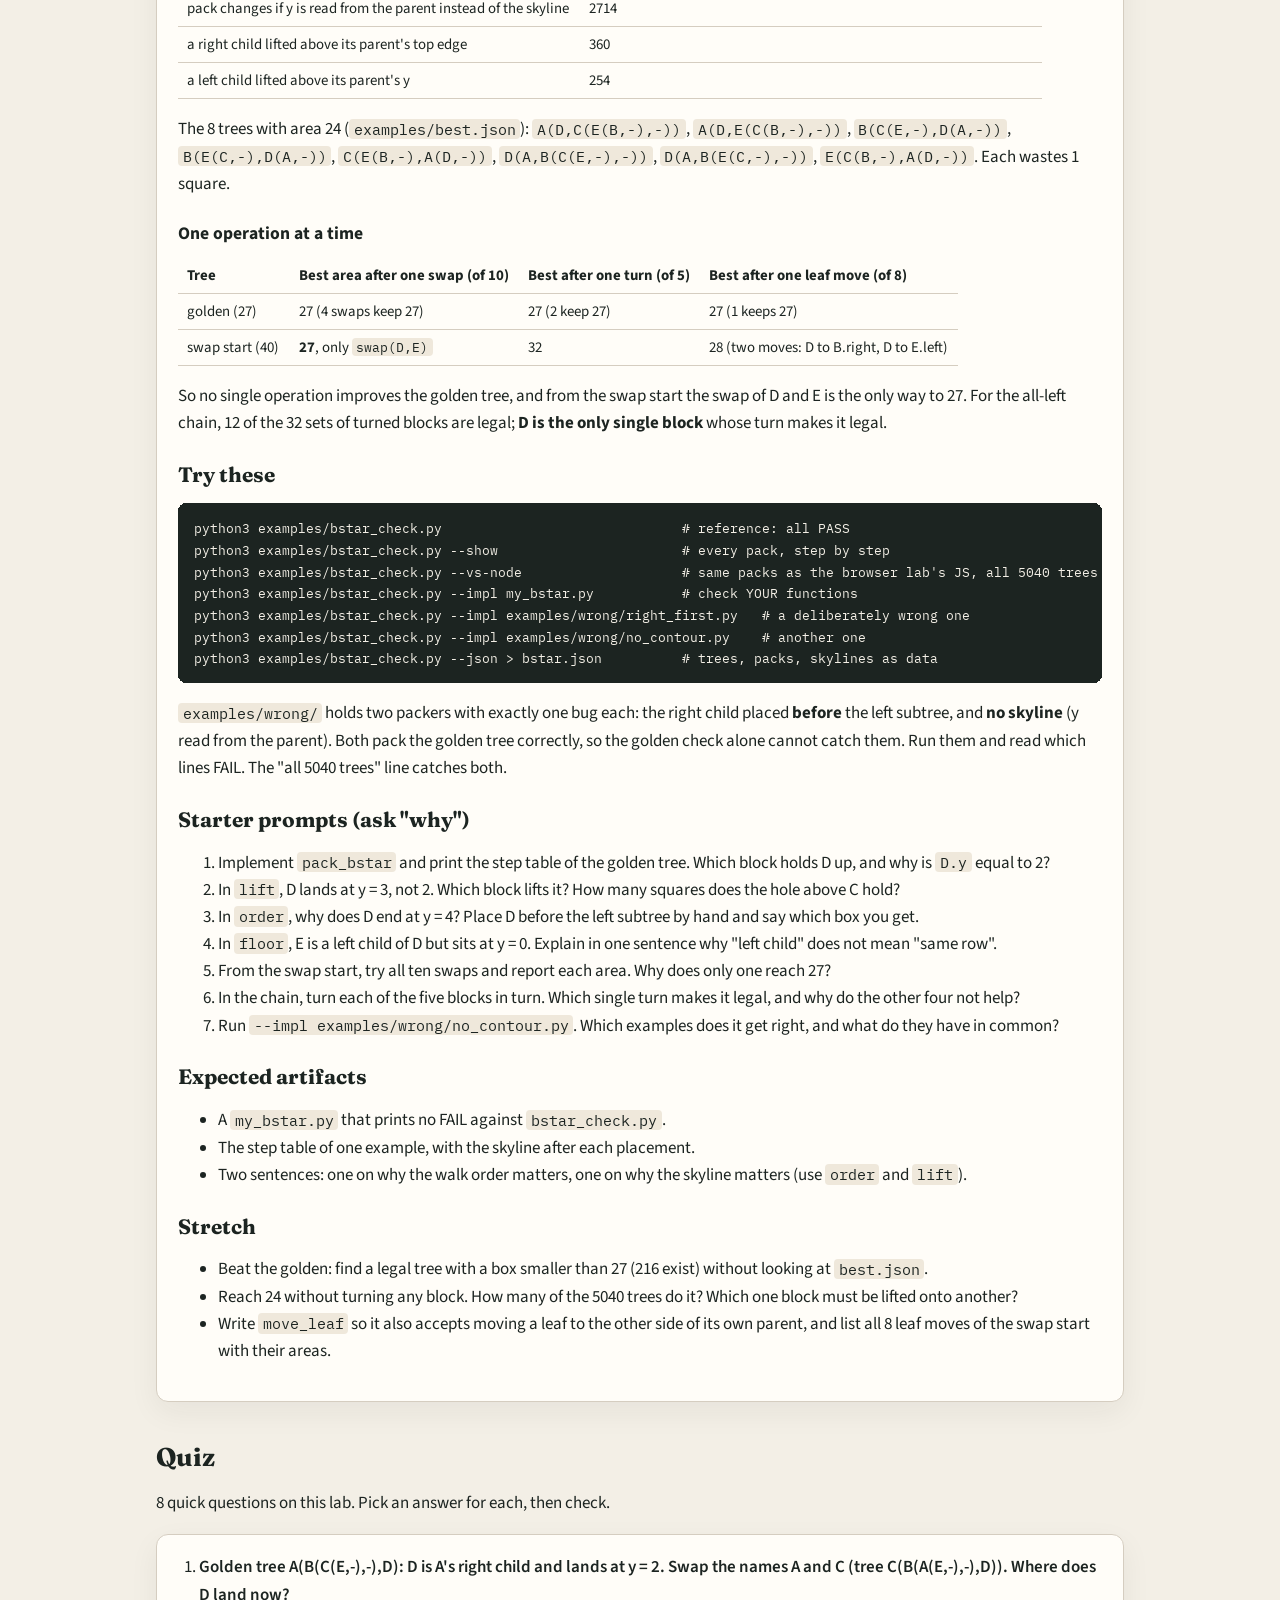
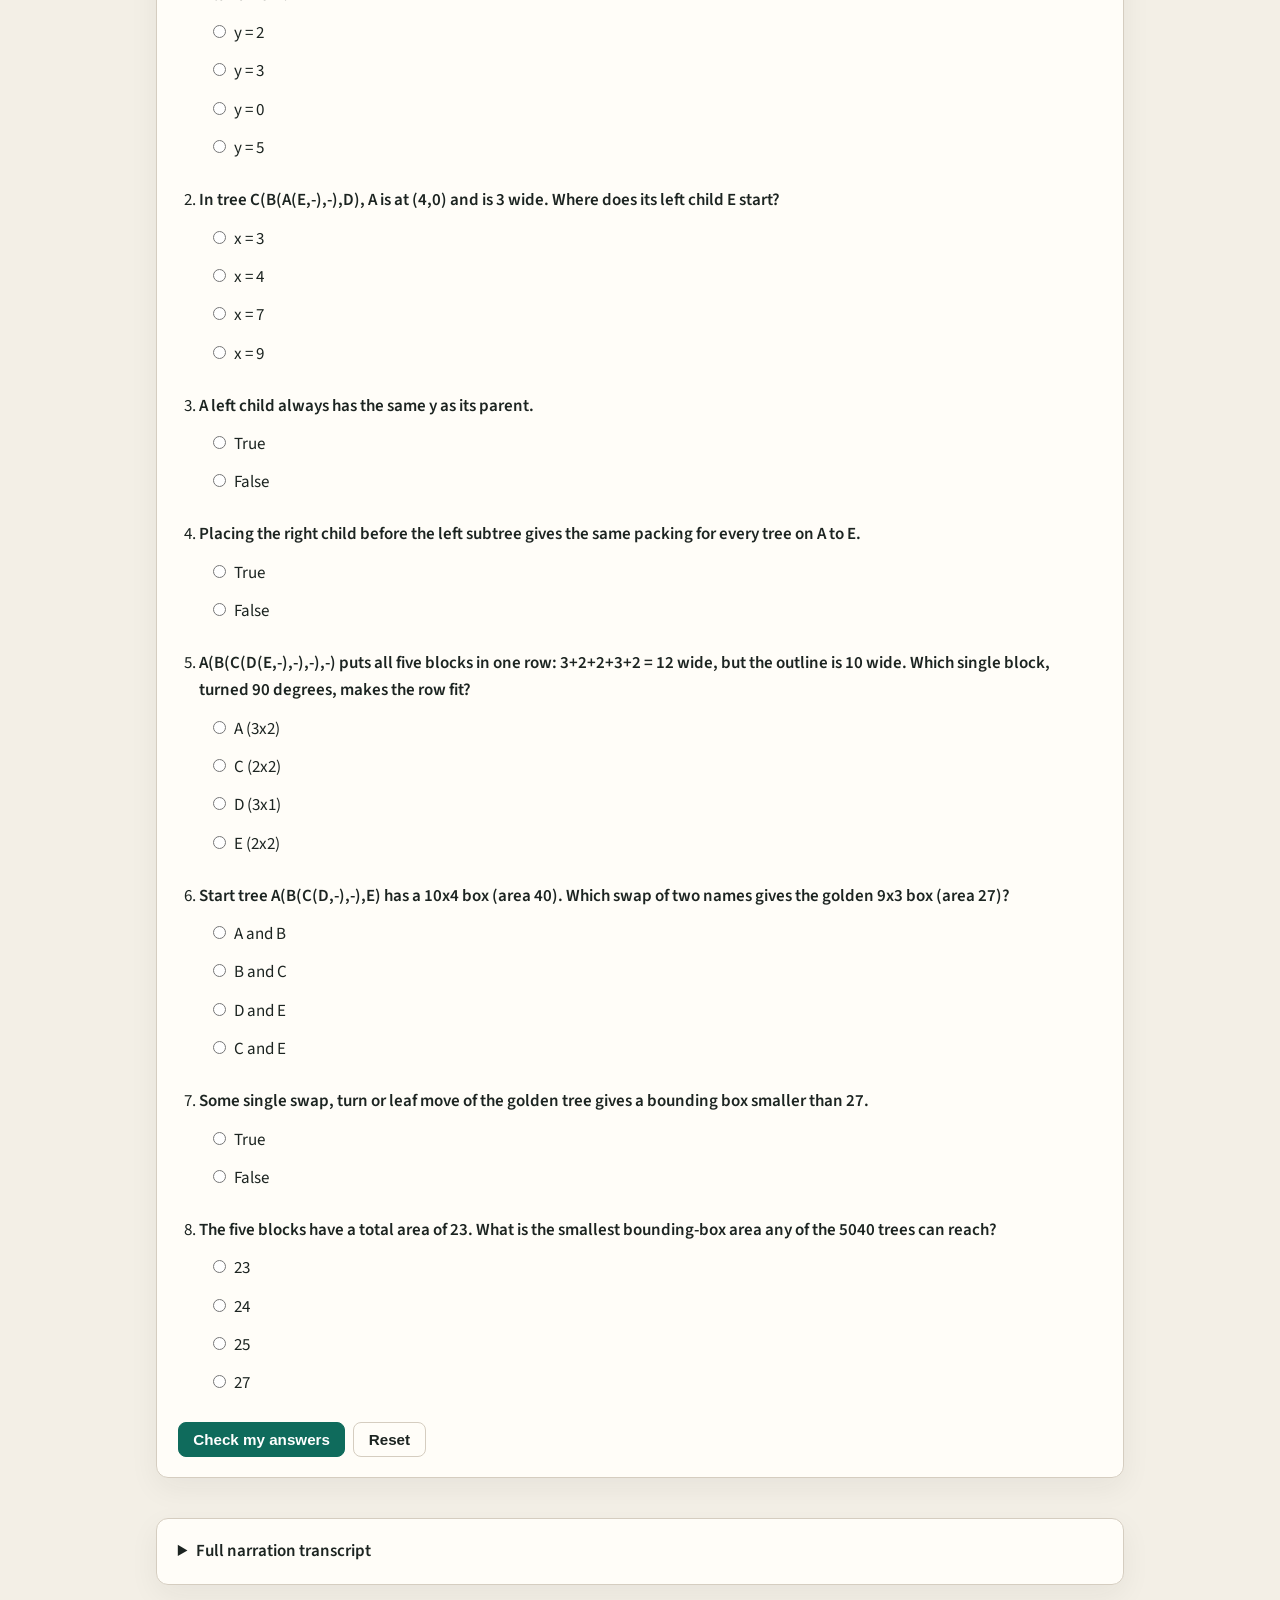
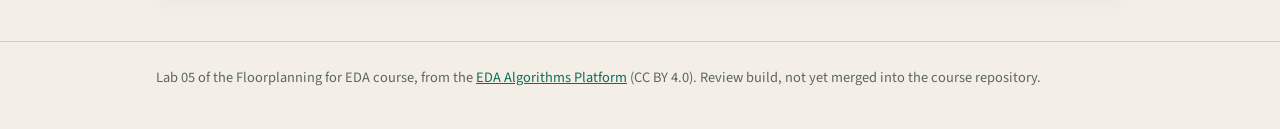
==== commit 9f9a5cc5: "Lab 05: animated lesson for part 5 (EN/FR)" ====
--- a/docs/index.html
+++ b/docs/index.html
@@ -35,7 +35,7 @@
 
     <section id="video">
       <div class="card video-card">
-        <div class="player" data-lang="en" data-subs-label="English"><video controls preload="metadata" poster="slides/poster-1.webp"><source src="parts/part-1.mp4" type="video/mp4"><track kind="subtitles" src="parts/part-1.vtt" srclang="en" label="English" default>Your browser does not support the video tag.</video><div class="speed" role="group" aria-label="Speed"><span>Speed</span><button type="button" class="chip" data-speed="1" aria-pressed="true">1×</button><button type="button" class="chip" data-speed="1.25" aria-pressed="false">1.25×</button><button type="button" class="chip" data-speed="1.5" aria-pressed="false">1.5×</button><button type="button" class="chip" data-speed="1.75" aria-pressed="false">1.75×</button><button type="button" class="chip" data-speed="2" aria-pressed="false">2×</button></div><p class="parts-note">Five short parts: the next one starts by itself. Pick a part below, or a speed; it applies to every part. Each part also has an interactive lesson: use its link below the part.</p><ol class="parts"><li><button type="button" class="part" data-src="parts/part-1.mp4" data-vtt="parts/part-1.vtt" data-poster="slides/poster-1.webp" aria-current="true"><span class="pn">Part 1</span><span class="pt">A tree is a recipe</span><span class="pl">1:35</span></button><a class="lesson-link" href="lessons/part-1/">Interactive lesson</a></li><li><button type="button" class="part" data-src="parts/part-2.mp4" data-vtt="parts/part-2.vtt" data-poster="slides/poster-2.webp"><span class="pn">Part 2</span><span class="pt">Walking the tree</span><span class="pl">1:05</span></button><a class="lesson-link" href="lessons/part-2/">Interactive lesson</a></li><li><button type="button" class="part" data-src="parts/part-3.mp4" data-vtt="parts/part-3.vtt" data-poster="slides/poster-3.webp"><span class="pn">Part 3</span><span class="pt">The skyline and the score</span><span class="pl">1:25</span></button><a class="lesson-link" href="lessons/part-3/">Interactive lesson</a></li><li><button type="button" class="part" data-src="parts/part-4.mp4" data-vtt="parts/part-4.vtt" data-poster="slides/poster-4.webp"><span class="pn">Part 4</span><span class="pt">Too wide: turn a block</span><span class="pl">1:13</span></button><a class="lesson-link" href="lessons/part-4/">Interactive lesson</a></li><li><button type="button" class="part" data-src="parts/part-5.mp4" data-vtt="parts/part-5.vtt" data-poster="slides/poster-5.webp"><span class="pn">Part 5</span><span class="pt">The tightest floorplan, your turn</span><span class="pl">2:02</span></button></li></ol></div>
+        <div class="player" data-lang="en" data-subs-label="English"><video controls preload="metadata" poster="slides/poster-1.webp"><source src="parts/part-1.mp4" type="video/mp4"><track kind="subtitles" src="parts/part-1.vtt" srclang="en" label="English" default>Your browser does not support the video tag.</video><div class="speed" role="group" aria-label="Speed"><span>Speed</span><button type="button" class="chip" data-speed="1" aria-pressed="true">1×</button><button type="button" class="chip" data-speed="1.25" aria-pressed="false">1.25×</button><button type="button" class="chip" data-speed="1.5" aria-pressed="false">1.5×</button><button type="button" class="chip" data-speed="1.75" aria-pressed="false">1.75×</button><button type="button" class="chip" data-speed="2" aria-pressed="false">2×</button></div><p class="parts-note">Five short parts: the next one starts by itself. Pick a part below, or a speed; it applies to every part. Each part also has an interactive lesson: use its link below the part.</p><ol class="parts"><li><button type="button" class="part" data-src="parts/part-1.mp4" data-vtt="parts/part-1.vtt" data-poster="slides/poster-1.webp" aria-current="true"><span class="pn">Part 1</span><span class="pt">A tree is a recipe</span><span class="pl">1:35</span></button><a class="lesson-link" href="lessons/part-1/">Interactive lesson</a></li><li><button type="button" class="part" data-src="parts/part-2.mp4" data-vtt="parts/part-2.vtt" data-poster="slides/poster-2.webp"><span class="pn">Part 2</span><span class="pt">Walking the tree</span><span class="pl">1:05</span></button><a class="lesson-link" href="lessons/part-2/">Interactive lesson</a></li><li><button type="button" class="part" data-src="parts/part-3.mp4" data-vtt="parts/part-3.vtt" data-poster="slides/poster-3.webp"><span class="pn">Part 3</span><span class="pt">The skyline and the score</span><span class="pl">1:25</span></button><a class="lesson-link" href="lessons/part-3/">Interactive lesson</a></li><li><button type="button" class="part" data-src="parts/part-4.mp4" data-vtt="parts/part-4.vtt" data-poster="slides/poster-4.webp"><span class="pn">Part 4</span><span class="pt">Too wide: turn a block</span><span class="pl">1:13</span></button><a class="lesson-link" href="lessons/part-4/">Interactive lesson</a></li><li><button type="button" class="part" data-src="parts/part-5.mp4" data-vtt="parts/part-5.vtt" data-poster="slides/poster-5.webp"><span class="pn">Part 5</span><span class="pt">The tightest floorplan, your turn</span><span class="pl">2:02</span></button><a class="lesson-link" href="lessons/part-5/">Interactive lesson</a></li></ol></div>
         <p class="meta"><strong>7:19</strong> · 5 parts · 32 slides · English narration and subtitles</p>
         <div class="btns"><a class="btn" href="video.mp4" download>Download full video (MP4)</a><a class="btn" href="subs.srt" download>Subtitles (SRT)</a></div>
       </div>
